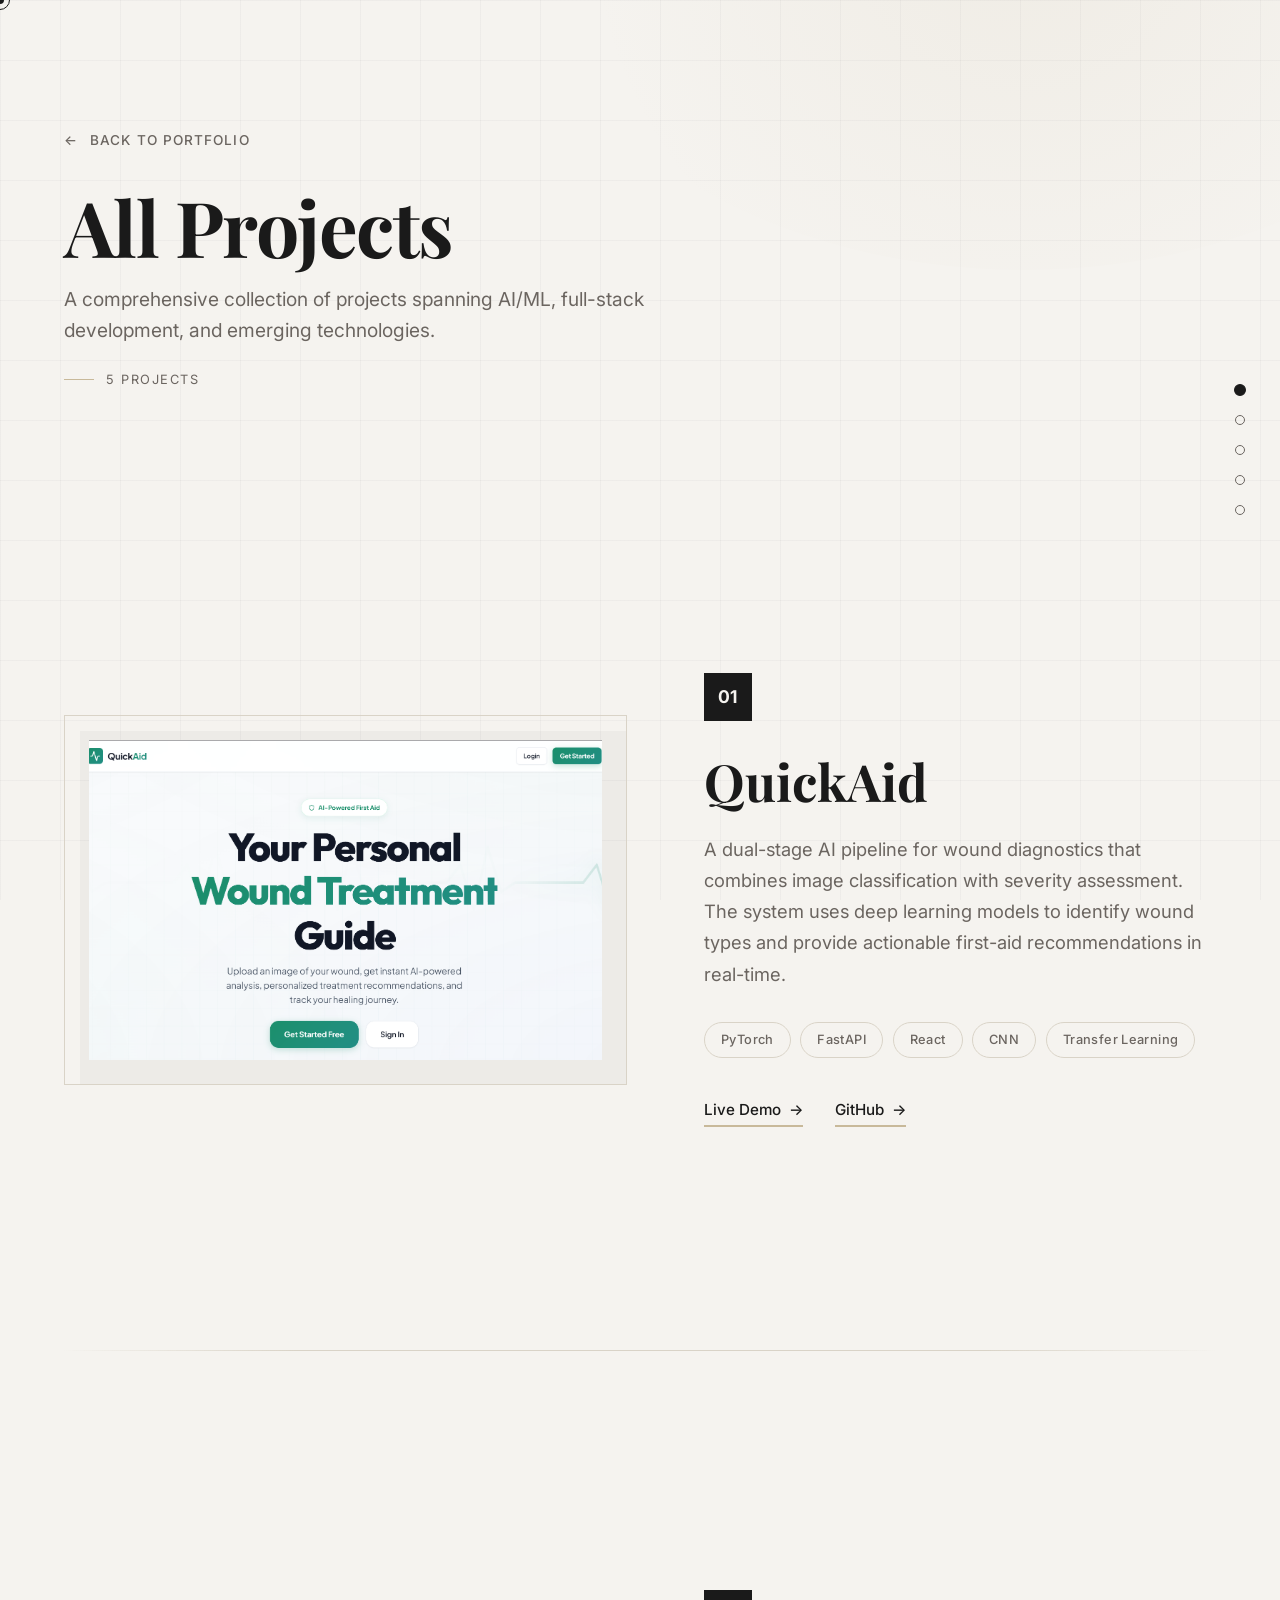
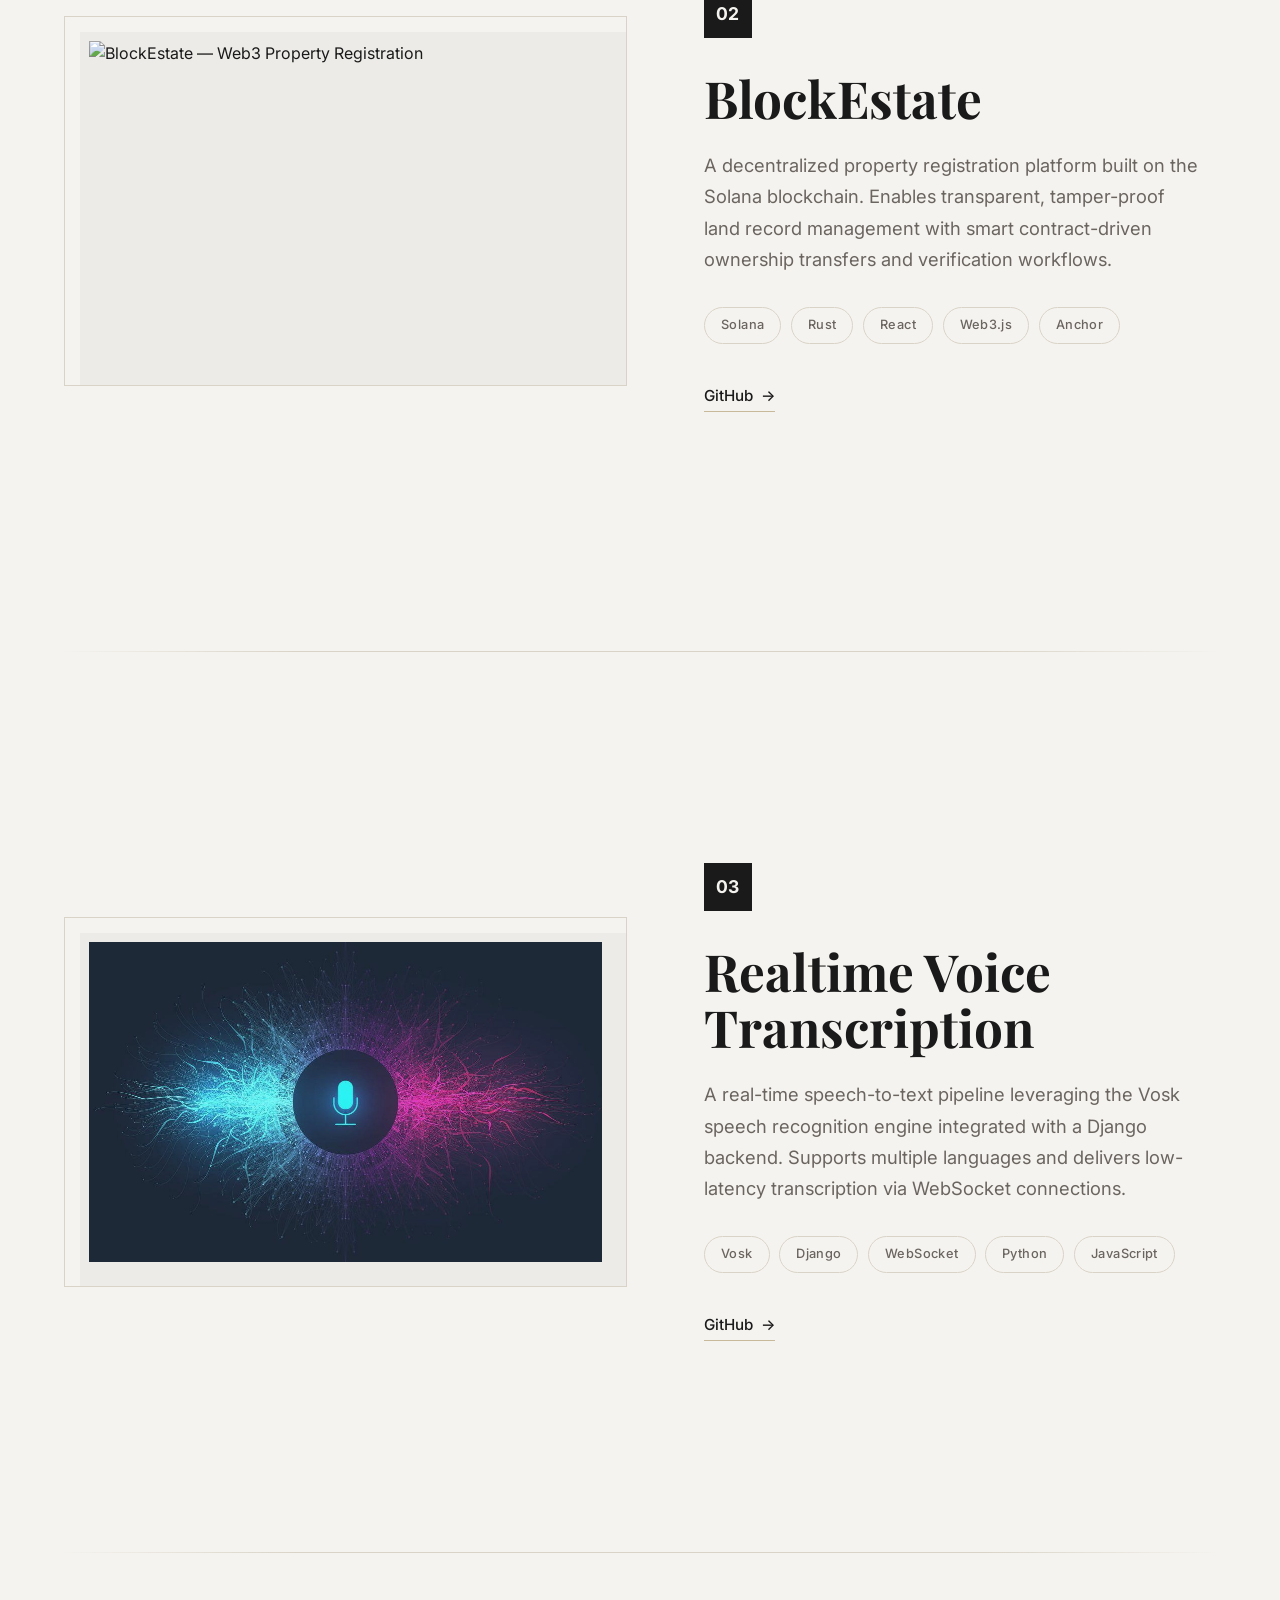
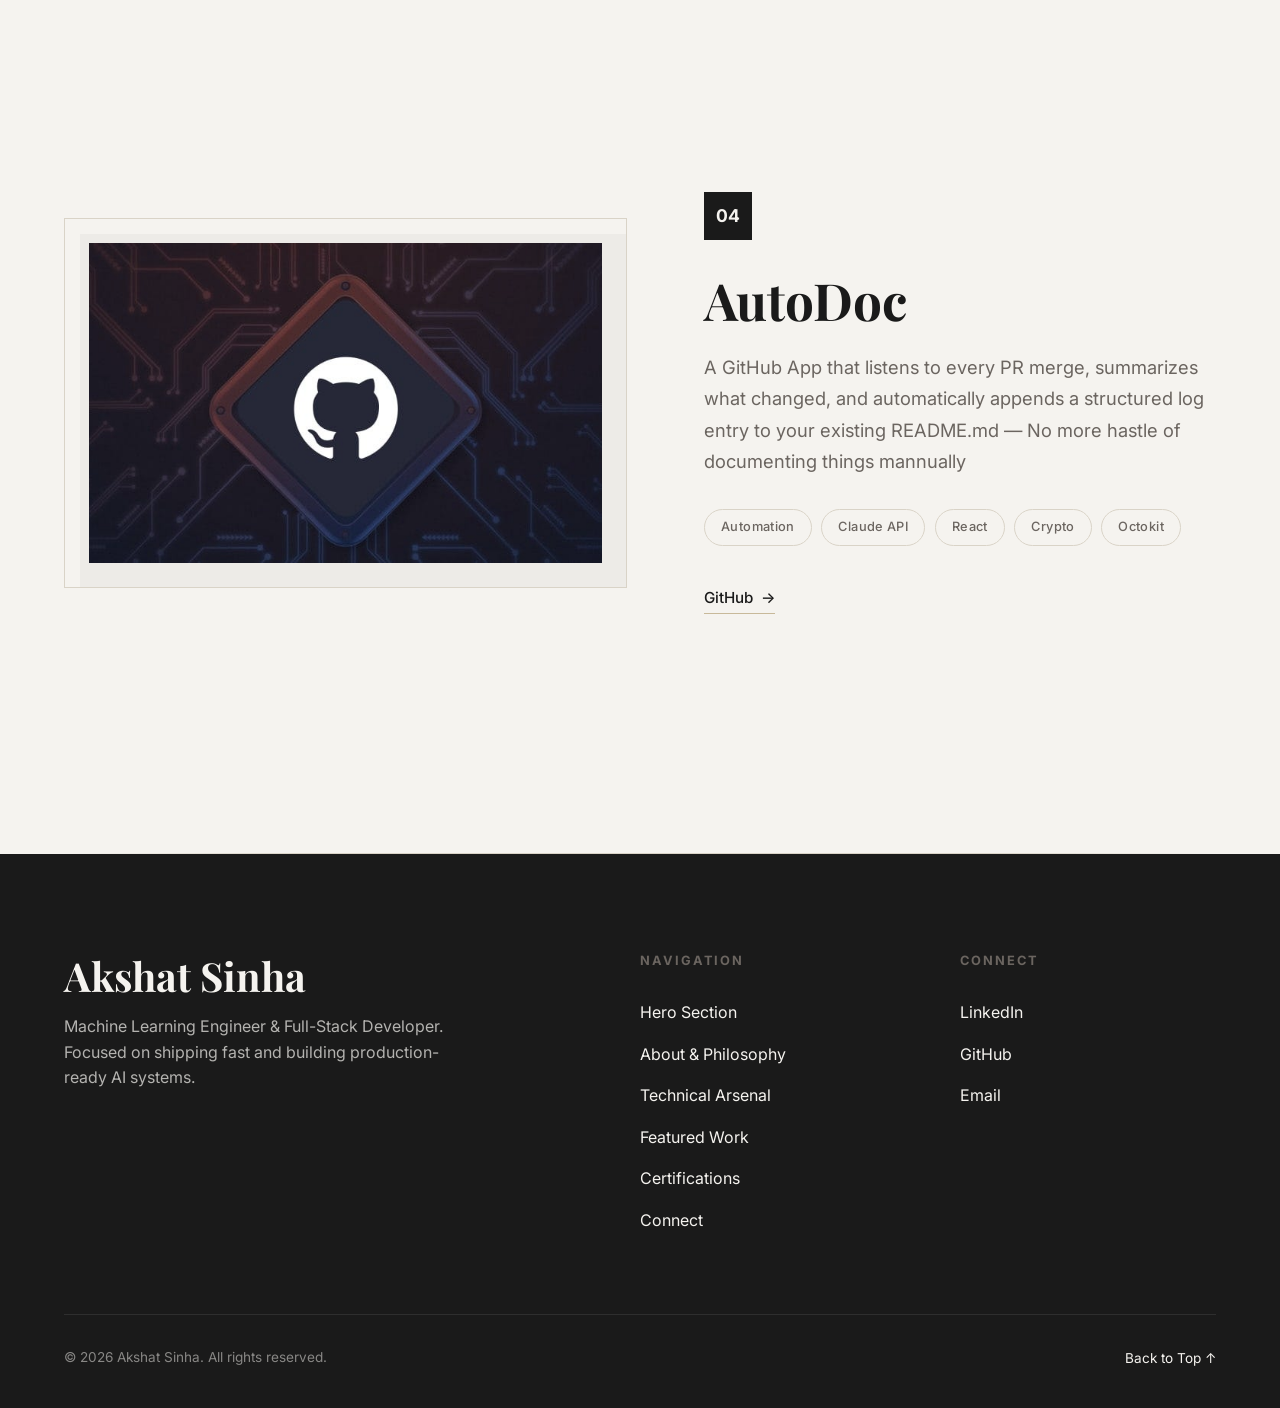
==== projects/projects.html @ 0a3c1260 "structural changes and projects update" ====
<!DOCTYPE html>
<html lang="en">

<head>
    <meta charset="UTF-8">
    <meta name="viewport" content="width=device-width, initial-scale=1.0">
    <meta property="og:image" content="./assets/thumbnail.png">
    <link rel="icon" href="icon.ico" type="image/icon type">
    <title>Projects | Akshat Sinha — ML Engineer & Full-Stack Developer</title>
    <meta name="description"
        content="Explore all projects by Akshat Sinha — from AI-powered diagnostics to Web3 property registration and real-time transcription systems.">

    <!-- Google Fonts -->
    <link rel="preconnect" href="https://fonts.googleapis.com">
    <link rel="preconnect" href="https://fonts.gstatic.com" crossorigin>
    <link
        href="https://fonts.googleapis.com/css2?family=Inter:wght@400;500;700&family=Playfair+Display:ital,wght@0,400;0,600;0,700;1,400&display=swap"
        rel="stylesheet">
    <link href="https://fonts.googleapis.com/css2?family=Montserrat:ital,wght@0,100..900;1,100..900&display=swap"
        rel="stylesheet">

    <link rel="stylesheet" href="../style.css">
    <link rel="stylesheet" href="projects.css">
</head>

<body>
    <!-- Parallax Fixed Background -->
    <div class="projects-bg"></div>

    <!-- Custom Cursor -->
    <div class="cursor-dot"></div>
    <div class="cursor-outline"></div>

    <!-- Navigation -->
    <!-- <nav class="navbar" id="navbar">
        <div class="nav-container">
            <a href="./index.html#hero" class="logo magnetic" data-magnetic>Akshat Sinha.</a>
            <div class="nav-links">
                <a href="./index.html#technical-arsenal" class="nav-link">TECHNICAL ARSENAL</a>
                <a href="./index.html#featured-work" class="nav-link">FEATURED WORK</a>
                <a href="./index.html#certifications" class="nav-link">CERTIFICATIONS</a>
                <a href="./index.html#connect" class="nav-link">CONNECT</a>
            </div>
            <div class="nav-socials">
                <a href="https://www.linkedin.com/in/akshat-sinha-dev/" class="icon-btn magnetic" aria-label="LinkedIn"
                    data-magnetic>
                    <svg width="18" height="18" viewBox="0 0 24 24" fill="none" stroke="currentColor" stroke-width="2"
                        stroke-linecap="round" stroke-linejoin="round">
                        <path d="M16 8a6 6 0 0 1 6 6v7h-4v-7a2 2 0 0 0-2-2 2 2 0 0 0-2 2v7h-4v-7a6 6 0 0 1 6-6z">
                        </path>
                        <rect x="2" y="9" width="4" height="12"></rect>
                        <circle cx="4" cy="4" r="2"></circle>
                    </svg>
                </a>
                <a href="https://github.com/Akshat-sinha-75" class="icon-btn magnetic" aria-label="GitHub"
                    data-magnetic>
                    <svg width="18" height="18" viewBox="0 0 24 24" fill="none" stroke="currentColor" stroke-width="2"
                        stroke-linecap="round" stroke-linejoin="round">
                        <path
                            d="M9 19c-5 1.5-5-2.5-7-3m14 6v-3.87a3.37 3.37 0 0 0-.94-2.61c3.14-.35 6.44-1.54 6.44-7A5.44 5.44 0 0 0 20 4.77 5.07 5.07 0 0 0 19.91 1S18.73.65 16 2.48a13.38 13.38 0 0 0-7 0C6.27.65 5.09 1 5.09 1A5.07 5.07 0 0 0 5 4.77a5.44 5.44 0 0 0-1.5 3.78c0 5.42 3.3 6.61 6.44 7A3.37 3.37 0 0 0 9 18.13V22">
                        </path>
                    </svg>
                </a>
                <button class="mobile-menu-toggle" aria-label="Toggle Menu">
                    <span></span>
                    <span></span>
                    <span></span>
                </button>
            </div>
        </div>

        <div class="mobile-menu" id="mobile-menu">
            <div class="mobile-nav-links">
                <a href="./index.html#technical-arsenal" class="mobile-nav-link">TECHNICAL ARSENAL</a>
                <a href="./index.html#featured-work" class="mobile-nav-link">FEATURED WORK</a>
                <a href="./index.html#certifications" class="mobile-nav-link">CERTIFICATIONS</a>
                <a href="./index.html#connect" class="mobile-nav-link">CONNECT</a>
            </div>
            <div class="mobile-nav-socials">
                <a href="https://www.linkedin.com/in/akshat-sinha-dev/" aria-label="LinkedIn">LinkedIn</a>
                <a href="https://github.com/Akshat-sinha-75" aria-label="GitHub">GitHub</a>
            </div>
        </div>
    </nav> -->

    <!-- Right-Side Dot Navigation -->
    <div class="dot-nav" id="dot-nav">
        <div class="dot-nav-item">
            <button class="dot-nav-dot active" data-target="project-1" aria-label="QuickAid"></button>
            <span class="dot-nav-tooltip">QuickAid</span>
        </div>
        <div class="dot-nav-item">
            <button class="dot-nav-dot" data-target="project-2" aria-label="BlockEstate"></button>
            <span class="dot-nav-tooltip">BlockEstate</span>
        </div>
        <div class="dot-nav-item">
            <button class="dot-nav-dot" data-target="project-3" aria-label="Realtime Voice"></button>
            <span class="dot-nav-tooltip">Voice Transcription</span>
        </div>
        <div class="dot-nav-item">
            <button class="dot-nav-dot" data-target="project-4" aria-label="AI Resume Screener"></button>
            <span class="dot-nav-tooltip">AutoDoc</span>
        </div>
        <div class="dot-nav-item">
            <button class="dot-nav-dot" data-target="project-5" aria-label="Smart Traffic Monitor"></button>
            <span class="dot-nav-tooltip">Traffic Monitor</span>
        </div>
    </div>

    <main>
        <!-- Page Header -->
        <section class="projects-hero">
            <div class="projects-hero-inner">
                <a href="../index.html" class="projects-back-link">
                    <span class="back-arrow">←</span> Back to Portfolio
                </a>
                <h1 class="projects-page-title">All Projects</h1>
                <p class="projects-page-subtitle">A comprehensive collection of projects spanning AI/ML, full-stack
                    development, and emerging technologies.</p>
                <div class="projects-count">5 PROJECTS</div>
            </div>
        </section>

        <!-- Projects Scroll Container -->
        <div class="projects-scroll-container">

            <!-- Project 1: QuickAid -->
            <section class="project-section" id="project-1">
                <div class="project-section-inner">
                    <div class="project-section-visual">
                        <div class="project-section-frame hover-zoom">
                            <img src="../assets/quick-aid.png" alt="QuickAid — AI Wound Diagnostics"
                                class="project-section-img">
                        </div>
                    </div>
                    <div class="project-section-content">
                        <div class="project-section-number">01</div>
                        <h2 class="project-section-title">QuickAid</h2>
                        <p class="project-section-desc">A dual-stage AI pipeline for wound diagnostics that combines
                            image classification with severity assessment. The system uses deep learning models to
                            identify wound types and provide actionable first-aid recommendations in real-time.</p>
                        <div class="project-tech-stack">
                            <span class="tech-pill">PyTorch</span>
                            <span class="tech-pill">FastAPI</span>
                            <span class="tech-pill">React</span>
                            <span class="tech-pill">CNN</span>
                            <span class="tech-pill">Transfer Learning</span>
                        </div>
                        <div class="project-section-links">
                            <a href="#" class="text-link">Live Demo <span class="arrow">→</span></a>
                            <a href="#" class="text-link">GitHub <span class="arrow">→</span></a>
                        </div>
                    </div>
                </div>
            </section>

            <div class="project-divider">
                <div class="project-divider-line"></div>
            </div>

            <!-- Project 2: BlockEstate -->
            <section class="project-section" id="project-2">
                <div class="project-section-inner">
                    <div class="project-section-visual">
                        <div class="project-section-frame hover-zoom">
                            <img src="https://images.unsplash.com/photo-1600585154340-be6161a56a0c?q=80&w=800&auto=format&fit=crop"
                                alt="BlockEstate — Web3 Property Registration" class="project-section-img">
                        </div>
                    </div>
                    <div class="project-section-content">
                        <div class="project-section-number">02</div>
                        <h2 class="project-section-title">BlockEstate</h2>
                        <p class="project-section-desc">A decentralized property registration platform built on the
                            Solana blockchain. Enables transparent, tamper-proof land record management with smart
                            contract-driven ownership transfers and verification workflows.</p>
                        <div class="project-tech-stack">
                            <span class="tech-pill">Solana</span>
                            <span class="tech-pill">Rust</span>
                            <span class="tech-pill">React</span>
                            <span class="tech-pill">Web3.js</span>
                            <span class="tech-pill">Anchor</span>
                        </div>
                        <div class="project-section-links">
                            <a href="#" class="text-link">GitHub <span class="arrow">→</span></a>
                        </div>
                    </div>
                </div>
            </section>

            <div class="project-divider">
                <div class="project-divider-line"></div>
            </div>

            <!-- Project 3: Realtime Voice Transcription -->
            <section class="project-section" id="project-3">
                <div class="project-section-inner">
                    <div class="project-section-visual">
                        <div class="project-section-frame hover-zoom">
                            <img src="../assets/vts.jpg"
                                alt="Realtime Voice Transcription" class="project-section-img">
                        </div>
                    </div>
                    <div class="project-section-content">
                        <div class="project-section-number">03</div>
                        <h2 class="project-section-title">Realtime Voice<br>Transcription</h2>
                        <p class="project-section-desc">A real-time speech-to-text pipeline leveraging the Vosk speech
                            recognition engine integrated with a Django backend. Supports multiple languages and
                            delivers
                            low-latency transcription via WebSocket connections.</p>
                        <div class="project-tech-stack">
                            <span class="tech-pill"><a href="https://alphacephei.com/vosk/">Vosk</a></span>
                            <span class="tech-pill">Django</span>
                            <span class="tech-pill">WebSocket</span>
                            <span class="tech-pill">Python</span>
                            <span class="tech-pill">JavaScript</span>
                        </div>
                        <div class="project-section-links">
                            <a href="#" class="text-link">GitHub <span class="arrow">→</span></a>
                        </div>
                    </div>
                </div>
            </section>

            <div class="project-divider">
                <div class="project-divider-line"></div>
            </div>

            <!-- Project 4: AutoDoc -->
            <section class="project-section" id="project-4">
                <div class="project-section-inner">
                    <div class="project-section-visual">
                        <div class="project-section-frame hover-zoom">
                            <img src="../assets/autodoc.jpg"
                                alt="AutoDoc" class="project-section-img">
                        </div>
                    </div>
                    <div class="project-section-content">
                        <div class="project-section-number">04</div>
                        <h2 class="project-section-title">AutoDoc</h2>
                        <p class="project-section-desc">A GitHub App that listens to every PR merge,  summarizes what changed, and automatically appends a structured log entry to your existing README.md — No more hastle of documenting things mannually</p>
                        <div class="project-tech-stack">
                            <span class="tech-pill">Automation</span>
                            <span class="tech-pill">Claude API </span>
                            <span class="tech-pill">React</span>
                            <span class="tech-pill">Crypto</span>
                            <span class="tech-pill">Octokit</span>
                        </div>
                        <div class="project-section-links">
                            <a href="https://github.com/Akshat-sinha-75/Auto-Doc" class="text-link">GitHub <span class="arrow">→</span></a>
                        </div>
                    </div>
                </div>
            </section>

            <div class="project-divider">
                <div class="project-divider-line"></div>
            </div>

            <!-- Project 5: NextCloud -->
            <!-- <section class="project-section" id="project-5">
                <div class="project-section-inner">
                    <div class="project-section-visual">
                        <div class="project-section-frame hover-zoom">
                            <img src="https://images.unsplash.com/photo-1558618666-fcd25c85f82e?q=80&w=800&auto=format&fit=crop"
                                alt="Smart Traffic Monitor" class="project-section-img">
                        </div>
                    </div>
                    <div class="project-section-content">
                        <div class="project-section-number">05</div>
                        <h2 class="project-section-title">Smart Traffic<br>Monitor</h2>
                        <p class="project-section-desc">A real-time traffic flow analysis system powered by computer
                            vision. Detects vehicles, estimates traffic density, and predicts congestion patterns using
                            YOLO object detection with a custom-trained model on Indian road datasets.</p>
                        <div class="project-tech-stack">
                            <span class="tech-pill">YOLOv8</span>
                            <span class="tech-pill">OpenCV</span>
                            <span class="tech-pill">Python</span>
                            <span class="tech-pill">Streamlit</span>
                            <span class="tech-pill">NumPy</span>
                        </div>
                        <div class="project-section-links">
                            <a href="#" class="text-link">GitHub <span class="arrow">→</span></a>
                        </div>
                    </div>
                </div>
            </section> -->

        </div>
    </main>

    <!-- Footer -->
    <footer class="footer">
        <div class="container">
            <div class="footer-grid reveal-stagger">
                <div class="footer-brand reveal-item">
                    <h2>Akshat Sinha</h2>
                    <p>Machine Learning Engineer & Full-Stack Developer. Focused on shipping fast and building
                        production-ready AI systems.</p>
                </div>

                <div class="footer-nav reveal-item">
                    <h3 class="footer-heading">NAVIGATION</h3>
                    <ul class="footer-links">
                        <li><a href="../index.html#hero" class="footer-link">Hero Section</a></li>
                        <li><a href="../index.html#about" class="footer-link">About & Philosophy</a></li>
                        <li><a href="../index.html#technical-arsenal" class="footer-link">Technical Arsenal</a></li>
                        <li><a href="../index.html#featured-work" class="footer-link">Featured Work</a></li>
                        <li><a href="../index.html#certifications" class="footer-link">Certifications</a></li>
                        <li><a href="../index.html#connect" class="footer-link">Connect</a></li>
                    </ul>
                </div>

                <div class="footer-connect reveal-item">
                    <h3 class="footer-heading">CONNECT</h3>
                    <ul class="footer-links">
                        <li><a href="https://www.linkedin.com/in/akshat-sinha-dev/" class="footer-link">LinkedIn</a>
                        </li>
                        <li><a href="https://github.com/Akshat-sinha-75" class="footer-link">GitHub</a></li>
                        <li><a href="mailto:akshat.sinha.0503@gmail.com" class="footer-link">Email</a></li>
                    </ul>
                </div>
            </div>

            <div class="footer-bottom">
                <div class="copyright">© 2026 Akshat Sinha. All rights reserved.</div>
                <button class="back-to-top" id="backToTop">Back to Top ↑</button>
            </div>
        </div>
    </footer>

    <script src="./projects.js"></script>
</body>

</html>
---- style.css ----
:root {
    /* Color Palette */
    --bg-primary: #F5F3EF;
    --bg-secondary: #EDE9E0;
    --bg-dark: #1A1A1A;
    --text-primary: #1A1A1A;
    --text-muted: #6B6560;
    --text-ghost: #C8B99A;
    --accent-tan: #C8B99A;
    --accent-dark: #1A1A1A;
    --border-light: #D9D3C7;
    --border-dark: #2E2E2E;

    /* Typography */
    --font-heading: 'Playfair Display', serif;
    --font-body: 'Inter', sans-serif;

    /* Spacing */
    --section-py: 120px;
    --container-max: 1280px;
    --container-px: 5vw;

    /* Transitions */
    --transition-fast: 0.2s cubic-bezier(0.4, 0, 0.2, 1);
    --transition-normal: 0.4s cubic-bezier(0.16, 1, 0.3, 1);
    --transition-slow: 0.8s cubic-bezier(0.16, 1, 0.3, 1);
}

@import url('https://fonts.googleapis.com/css2?family=Montserrat:ital,wght@0,100..900;1,100..900&display=swap');

/* Reset & Base Styles */
* {
    margin: 0;
    padding: 0;
    box-sizing: border-box;
    cursor: none;
    /* Custom cursor used */
}

html {
    scroll-behavior: smooth;
    font-size: 16px;
}

body {
    font-family: var(--font-body);
    background-color: var(--bg-primary);
    color: var(--text-primary);
    line-height: 1.6;
    overflow-x: hidden;
    -webkit-font-smoothing: antialiased;
    -moz-osx-font-smoothing: grayscale;
}

body.loading {
    overflow: hidden;
}

::selection {
    background-color: var(--text-primary);
    color: var(--bg-primary);
}

/* Custom Scrollbar */
::-webkit-scrollbar {
    width: 8px;
}

::-webkit-scrollbar-track {
    background: var(--bg-primary);
}

::-webkit-scrollbar-thumb {
    background: var(--border-light);
    border-radius: 4px;
}

::-webkit-scrollbar-thumb:hover {
    background: var(--text-muted);
}

/* Typography */
h1,
h2,
h3,
h4,
h5,
h6 {
    font-family: var(--font-heading);
    font-weight: 700;
    line-height: 1.1;
}

a {
    text-decoration: none;
    color: inherit;
}

ul {
    list-style: none;
}

img {
    max-width: 100%;
    display: block;
}

/* Utility Classes */
.container {
    max-width: var(--container-max);
    margin: 0 auto;
    padding: 0 var(--container-px);
}

.text-center {
    text-align: center;
}

.section-title {
    font-size: clamp(2.5rem, 5vw, 3.5rem);
    margin-bottom: 2rem;
}

/* Buttons */
.btn {
    display: inline-flex;
    align-items: center;
    justify-content: center;
    padding: 14px 32px;
    font-family: var(--font-body);
    font-weight: 500;
    font-size: 0.9rem;
    border: 1.5px solid var(--accent-dark);
    transition: var(--transition-normal);
    text-transform: uppercase;
    letter-spacing: 0.05em;
}

.btn-primary {
    background-color: var(--accent-tan);
    color: var(--text-primary);
    border-color: transparent;
}

.btn-primary:hover {
    background-color: var(--accent-dark);
    color: var(--bg-primary);
}

.btn-outline {
    background-color: transparent;
    color: var(--text-primary);
}

.btn-outline:hover {
    background-color: var(--accent-dark);
    color: var(--bg-primary);
}

/* Custom Cursor */
.cursor-dot {
    position: fixed;
    top: 0;
    left: 0;
    width: 8px;
    height: 8px;
    background-color: var(--accent-dark);
    border-radius: 50%;
    transform: translate(-50%, -50%);
    pointer-events: none;
    z-index: 9999;
    transition: width 0.2s, height 0.2s, background-color 0.2s;
}

.cursor-outline {
    position: fixed;
    top: 0;
    left: 0;
    width: 20px;
    height: 20px;
    border: 1px solid var(--accent-dark);
    border-radius: 50%;
    transform: translate(-50%, -50%);
    pointer-events: none;
    z-index: 9998;
    transition: transform 0.1s ease-out, width 0.2s, height 0.2s, border-color 0.2s;
}

body.cursor-hover .cursor-dot {
    opacity: 0;
    transform: translate(-50%, -50%) scale(0);
}

body.cursor-hover .cursor-outline {
    width: 30px;
    height: 30px;
    background-color: rgba(26, 26, 26, 0.05);
    border-color: var(--accent-dark);
}

/* Cursor Light Theme (for dark sections) */
body.cursor-light .cursor-dot {
    background-color: var(--bg-primary);
}

body.cursor-light .cursor-outline {
    border-color: var(--bg-primary);
}

body.cursor-light.cursor-hover .cursor-outline {
    background-color: rgba(245, 243, 239, 0.1);
}

/* Navigation */
.navbar {
    position: fixed;
    top: 0;
    left: 0;
    width: 100%;
    z-index: 1000;
    padding: 16px 0;
    backdrop-filter: blur(4px);
    transition: 0.3s ease-in
}

.navbar.scrolled {
    /* padding: 16px 0; */
    background-color: rgba(52, 52, 52, 0.95);
    /* backdrop-filter: blur(12px); */
    /* border-bottom: 1px solid var(--border-dark); */
    /* color: var(--bg-primary); */
    backdrop-filter: blur(4px);
    transition: 0.3s ease-in
}

.navbar.scrolled .logo,
.navbar.scrolled .nav-link {
    color: var(--bg-primary);
}

.navbar.scrolled .nav-link::before {
    background-color: var(--bg-primary);
}

.navbar.scrolled .icon-btn {
    border-color: var(--bg-primary);
    color: var(--bg-primary);
}

.navbar.scrolled .icon-btn:hover {
    background-color: var(--bg-primary);
    color: var(--bg-dark);
}

.navbar.scrolled .mobile-menu-toggle span {
    background-color: var(--bg-primary);
}

.nav-container {
    max-width: var(--container-max);
    margin: 0 auto;
    padding: 0 var(--container-px);
    display: flex;
    justify-content: space-between;
    align-items: center;
}

.logo {
    font-family: var(--font-heading);
    font-weight: 700;
    font-size: 2rem;
    position: relative;
    z-index: 10;
}

.nav-links {
    display: flex;
    gap: 2.5rem;
}

.nav-link {
    font-size: 0.85rem;
    font-weight: 500;
    letter-spacing: 0.08em;
    position: relative;
    padding: 5px 0;
    overflow: hidden;
}

.nav-link:hover {
    font-weight: 800;
}


.nav-link::before {
    content: '';
    position: absolute;
    bottom: 0;
    left: 0;
    width: 100%;
    height: 1.5px;

    background-color: var(--accent-dark);
    transform: scaleX(0);
    transform-origin: right;
    transition: transform 0.4s cubic-bezier(0.16, 1, 0.3, 1);
}

.nav-link:hover::before {
    transform: scaleX(1);
    transform-origin: left;

}

.nav-socials {
    display: flex;
    gap: 1rem;
    align-items: center;
}

.icon-btn {
    width: 40px;
    height: 40px;
    display: flex;
    align-items: center;
    justify-content: center;
    border: 1px solid var(--accent-dark);
    transition: var(--transition-normal);
}

.icon-btn:hover {
    background-color: var(--accent-dark);
    color: var(--bg-primary);
}

.mobile-menu-toggle {
    display: none;
    background: none;
    border: none;
    width: 30px;
    height: 20px;
    position: relative;
    z-index: 10;
}

.mobile-menu-toggle span {
    position: absolute;
    width: 100%;
    height: 2px;
    background-color: var(--accent-dark);
    transition: 0.3s;
}

.mobile-menu-toggle span:nth-child(1) {
    top: 0;
}

.mobile-menu-toggle span:nth-child(2) {
    top: 9px;
}

.mobile-menu-toggle span:nth-child(3) {
    top: 18px;
}

/* Hero Section */
.hero-section {
    min-height: 100vh;
    display: flex;
    align-items: center;
    padding-top: 80px;
}

.hero-container {
    display: grid;
    grid-template-columns: 1fr 1fr;
    gap: 4rem;
    align-items: center;
}

.hero-title {
    font-size: clamp(3.5rem, 7vw, 5.5rem);
    margin-bottom: 1.5rem;
    letter-spacing: -0.02em;
}

.hero-subtitle {
    font-size: clamp(1.1rem, 2vw, 1.25rem);
    color: var(--text-muted);
    max-width: 90%;
    margin-bottom: 2.5rem;
}

.hero-actions {
    display: flex;
    flex-wrap: wrap;
    gap: 1rem;
}

/* .avatar-frame {
    position: relative;
    padding: 1.5rem;
    border: 1.5px solid var(--border-light);
    aspect-ratio: 4/3;
    display: flex;
    align-items: center;
    justify-content: center;
} */

/* .avatar-inner {
    width: 100%;
    height: 100%;
    background-color: var(--bg-dark);
    display: flex;
    align-items: center;
    justify-content: center;
    overflow: hidden;
} */

.avatar-img {
    width: 70%;
    height: 70%;
    border-radius: 20%;
    object-fit: cover;
    margin-left: 150px;
}

.floating-badge {
    position: absolute;
    top: -15px;
    right: -15px;
    background-color: var(--bg-primary);
    border: 1.5px solid var(--accent-dark);
    padding: 6px 14px;
    font-size: 0.75rem;
    font-weight: 500;
    letter-spacing: 0.1em;
}

/* About Section */
.about-section {
    padding: var(--section-py) 0;
}

.about-container {
    max-width: 820px;
}

.tag-line {
    font-size: 0.75rem;
    color: var(--text-muted);
    letter-spacing: 0.15em;
    text-transform: uppercase;
    display: flex;
    align-items: center;
    justify-content: center;
    gap: 1rem;
    margin-bottom: 1.5rem;
}

.tag-line::before {
    content: '';
    width: 30px;
    height: 1px;
    background-color: var(--text-muted);
}

.about-bio {
    font-size: 1.15rem;
    color: var(--text-primary);
    margin-bottom: 3rem;
}

.about-bio p {
    margin-bottom: 1rem;
}

.divider {
    width: 80px;
    height: 1.5px;
    background-color: var(--accent-tan);
    margin: 0 auto 4rem;
}

.quote-container {
    overflow: hidden;
}

.ghost-quote {
    font-size: clamp(2.5rem, 5vw, 4rem);
    color: var(--text-ghost);
    font-weight: 400;
    line-height: 1.2;
    text-align: center;
    opacity: 0.8;
}

/* Featured Work Section */
.featured-section {
    padding: var(--section-py) 0;
}

.project-row {
    display: grid;
    grid-template-columns: 1fr 1fr;
    gap: 6vw;
    align-items: center;
    margin-bottom: 120px;
}

.project-row:last-child {
    margin-bottom: 0;
}

.project-row.reverse {
    direction: rtl;
}

.project-row.reverse>* {
    direction: ltr;
}

.project-frame {
    position: relative;
    padding: 1.5rem;
    border: 1.5px solid var(--border-light);
    transition: transform 0.5s cubic-bezier(0.16, 1, 0.3, 1);
}

.project-frame::before {
    content: '';
    position: absolute;
    top: 0;
    left: 0;
    width: 100%;
    height: 100%;
    background-color: rgba(26, 26, 26, 0.03);
    z-index: -1;
    transform: translate(15px, 15px);
    transition: transform 0.5s ease;
}

.project-frame:hover {
    transform: translate(-5px, -5px);
}

.project-frame:hover::before {
    transform: translate(25px, 25px);
}

.project-img {
    width: 100%;
    aspect-ratio: 16/10;
    object-fit: cover;
    filter: grayscale(20%);
    transition: filter 0.5s;
}

.project-frame:hover .project-img {
    filter: grayscale(0%);
}

.project-content {
    padding: 2rem 0;
}

.project-number {
    display: inline-flex;
    align-items: center;
    justify-content: center;
    width: 36px;
    height: 36px;
    background-color: var(--accent-dark);
    color: var(--bg-primary);
    font-weight: 700;
    font-size: 0.9rem;
    margin-bottom: 1.5rem;
}

.project-title {
    font-size: clamp(2rem, 4vw, 3rem);
    margin-bottom: 1rem;
}

.project-desc {
    font-size: 1.1rem;
    color: var(--text-muted);
    margin-bottom: 2rem;
}

.project-links {
    display: flex;
    gap: 2rem;
}

.text-link {
    font-weight: 500;
    font-size: 0.95rem;
    position: relative;
    display: inline-flex;
    align-items: center;
    gap: 0.5rem;
    padding-bottom: 4px;
}

.text-link:hover {
    transition: transform 0.5s cubic-bezier(0.16, 1, 0.3, 1);
}

.text-link::after {
    content: '';
    position: absolute;
    bottom: 0;
    left: 0;
    width: 100%;
    height: 1.5px;
    background-color: var(--accent-tan);
    transform: scaleX(1);
    transform-origin: left;
    transition: transform 0.3s ease;
}

.text-link:hover::after {
    background-color: var(--accent-dark);
}

.text-link:hover .arrow {
    transform: translateX(4px);
    transition: transform 0.3s ease;

}

.arrow {
    transition: transform 0.3s ease;
}

/* View More Link */
.view-more-container {
    display: flex;
    justify-content: center;
    margin-top: 50px;
}

.view-more-link {
    display: inline-flex;
    align-items: center;
    gap: 1rem;
    font-family: var(--font-heading);
    font-size: 30px;
    font-weight: 600;
    color: var(--text-primary);
    position: relative;
    padding: 0.5rem 0;
    transition: color 0.4s ease;
}

.view-more-link:hover {
    font-weight: bold;
}

.view-more-link::after {
    content: '';
    position: absolute;
    bottom: 0;
    left: 0;
    width: 100%;
    height: 2px;
    background-color: var(--accent-tan);
    transform: scaleX(0.3);
    transform-origin: left;
    transition: transform 0.5s cubic-bezier(0.16, 1, 0.3, 1), background-color 0.3s ease;
}

.view-more-link:hover::after {
    transform: scaleX(1);
    background-color: var(--accent-dark);
}

.view-more-arrow {
    display: inline-block;
    font-size: 1.5rem;
    transition: transform 0.4s cubic-bezier(0.16, 1, 0.3, 1);
}

.view-more-link:hover .view-more-arrow {
    transform: translateX(8px);
}

/* Arsenal Section */
.arsenal-section {
    padding: var(--section-py) 0;
}

.arsenal-container {
    display: grid;
    grid-template-columns: 4fr 5fr;
    gap: 6vw;
}

.arsenal-left {
    position: sticky;
    top: 120px;
    height: fit-content;
}

.arsenal-desc {
    font-size: 1.1rem;
    margin-bottom: 2rem;
    color: var(--text-muted);
}

.arsenal-quote {
    font-family: var(--font-body);
    font-style: italic;
    font-size: 1.05rem;
    border-left: 2px solid var(--accent-tan);
    padding-left: 1.5rem;
    margin-bottom: 3rem;
}

.arsenal-image-container {
    margin-top: 3rem;
}

.arsenal-img {
    width: 100%;
    height: auto;
    aspect-ratio: 16/9;
    object-fit: cover;
    margin-bottom: 1rem;
    filter: grayscale(100%) contrast(1.2);
}

.image-caption {
    font-size: 0.7rem;
    letter-spacing: 0.15em;
    color: var(--text-muted);
    text-transform: uppercase;
}

.skill-category {
    margin-bottom: 3rem;
    padding-bottom: 3rem;
    border-bottom: 1px solid var(--border-light);
}

.skill-category:last-child {
    border-bottom: none;
    margin-bottom: 0;
    padding-bottom: 0;
}

.category-title {
    font-size: 1.75rem;
    font-weight: 600;
    margin-bottom: 1.5rem;
}

.skill-tags {
    display: flex;
    flex-wrap: wrap;
    gap: 0.75rem;

}

.skill-pill {
    display: inline-flex;
    align-items: center;
    gap: 0.5rem;
    padding: 10px 22px;
    border: 1.5px solid var(--accent-dark);
    border-radius: 999px;
    font-size: 0.9rem;
    font-weight: 500;
    transition: all 0.3s ease;

}

.skill-pill span {
    font-size: 1.2rem;
    line-height: 1;
}

.skill-pill:hover {
    background-color: var(--accent-dark);
    color: var(--bg-primary);
}

/* Certifications Section */
.certifications-section {
    padding: var(--section-py) 0;
    background-color: var(--bg-secondary);
}

.cert-header {
    margin-bottom: 4rem;
}

.cert-subtitle {
    font-size: 1.15rem;
}

.cert-list {
    border-top: 1px solid var(--border-light);
    transition: background-color 0.4s ease, padding-left 0.4s ease, padding-right 0.4s ease;
}

.cert-item {
    display: grid;
    grid-template-columns: auto 1fr auto;
    gap: 2rem;
    align-items: center;
    padding: 2.5rem 0;
    border-bottom: 1px solid var(--border-light);

}

.cert-item:hover {
    background-color: rgba(200, 185, 154, 0.15);
    padding-left: 1.5rem;
    padding-right: 1.5rem;
    transition: background-color 0.4s ease, padding-left 0.4s ease, padding-right 0.4s ease;
}

.cert-bullet {
    width: 4px;
    height: 4px;
    background-color: var(--accent-dark);
    border-radius: 50%;

}

.cert-title {
    font-size: clamp(1.5rem, 3vw, 2.25rem);
    margin-bottom: 0.5rem;
}

.cert-issuer {
    font-size: 0.75rem;
    letter-spacing: 0.15em;
    color: var(--text-muted);
    text-transform: uppercase;
}

/* Footer Section */
.footer {
    background-color: var(--bg-dark);
    color: var(--bg-primary);
    padding: 100px 0 40px;
}

.footer-grid {
    display: grid;
    grid-template-columns: 2fr 1fr 1fr;
    gap: 4rem;
    margin-bottom: 80px;
}

.footer-brand h2 {
    font-size: 2.5rem;
    margin-bottom: 1rem;
}

.footer-brand p {
    color: rgba(245, 243, 239, 0.7);
    max-width: 80%;
}

.footer-heading {
    font-family: var(--font-body);
    font-size: 0.8rem;
    letter-spacing: 0.15em;
    color: var(--text-muted);
    margin-bottom: 2rem;
}

.footer-links {
    display: flex;
    flex-direction: column;
    gap: 1rem;
}

.footer-link {
    color: var(--bg-primary);
    font-size: 1rem;
    position: relative;
    display: inline-block;
    width: fit-content;
}

.footer-link::after {
    content: '';
    position: absolute;
    bottom: -2px;
    left: 0;
    width: 100%;
    height: 1px;
    background-color: var(--bg-primary);
    transform: scaleX(0);
    transform-origin: right;
    transition: transform 0.3s ease;
}

.footer-link:hover::after {
    transform: scaleX(1);
    transform-origin: left;
}

.footer-bottom {
    display: flex;
    justify-content: space-between;
    align-items: center;
    padding-top: 2rem;
    border-top: 1px solid var(--border-dark);
    font-size: 0.85rem;
    color: rgba(245, 243, 239, 0.5);
}

.back-to-top {
    background: none;
    border: none;
    color: var(--bg-primary);
    font-family: var(--font-body);
    font-size: 0.85rem;
    transition: color 0.3s ease;
}

.back-to-top:hover {
    color: var(--accent-tan);
}

/* Animations & Reveals */
.reveal-fade-up {
    opacity: 0;
    transform: translateY(40px);
    transition: opacity 0.8s ease, transform 0.8s ease;
}

.reveal-fade-up.active {
    opacity: 1;
    transform: translateY(0);
}

.reveal-scale {
    opacity: 0;
    transform: scale(0.95);
    transition: opacity 1s ease, transform 1s ease;
}

.reveal-scale.active {
    opacity: 1;
    transform: scale(1);
}

.reveal-stagger .reveal-item {
    opacity: 0;
    transform: translateY(30px);
    transition: opacity 0.6s ease, transform 0.6s ease;
}

.reveal-stagger.active .reveal-item {
    opacity: 1;
    transform: translateY(0);
}

.text-reveal {
    clip-path: polygon(0 0, 0 0, 0 100%, 0% 100%);
    transition: clip-path 1.5s cubic-bezier(0.16, 1, 0.3, 1);
}

.text-reveal.active {
    clip-path: polygon(0 0, 100% 0, 100% 100%, 0 100%);
}

/* Preloader */
.preloader {
    position: fixed;
    top: 0;
    left: 0;
    width: 100%;
    height: 100vh;
    background-color: var(--bg-dark);
    z-index: 99999;
    display: flex;
    justify-content: center;
    align-items: center;
    transition: transform 1s cubic-bezier(0.77, 0, 0.175, 1);
}

.preloader.hide {
    transform: translateY(-100%);
}

.preloader-content {
    display: flex;
    flex-direction: column;
    align-items: center;
    width: 100%;
}

.preloader-text {
    font-family: Montserrat;
    font-size: clamp(2rem, 4vw, 6rem);
    color: var(--bg-primary);


    font-weight: 500;
    letter-spacing: 0.3em;

}

.preloader-subtext {
    font-family: var(--font-body);
    font-size: 0.75rem;
    letter-spacing: 0.3em;
    color: var(--text-muted);
    margin-top: 1.5rem;
    opacity: 0;
    transform: translateY(10px);
    transition: opacity 0.5s ease, transform 0.5s ease;
}

.preloader-subtext.visible {
    opacity: 1;
    transform: translateY(0);
}

.preloader-corner {
    position: absolute;
    width: 25px;
    height: 25px;
    border: 1.5px solid rgba(245, 243, 239, 0.2);
}

.preloader-corner.top-left {
    top: 40px;
    left: 40px;
    border-right: none;
    border-bottom: none;
}

.preloader-corner.top-right {
    top: 40px;
    right: 40px;
    border-left: none;
    border-bottom: none;
}

.preloader-corner.bottom-left {
    bottom: 40px;
    left: 40px;
    border-right: none;
    border-top: none;
}

.preloader-corner.bottom-right {
    bottom: 40px;
    right: 40px;
    border-left: none;
    border-top: none;
}

.preloader-logs {
    position: absolute;
    bottom: 40px;
    left: 80px;
    font-family: 'Courier New', Courier, monospace;
    font-size: 0.65rem;
    color: rgba(245, 243, 239, 0.4);
    display: flex;
    flex-direction: column;
    gap: 6px;
    height: 60px;
    overflow: hidden;
}

.log-line {
    opacity: 0;
    animation: logFadeIn 0.1s forwards;
}

@keyframes logFadeIn {
    to {
        opacity: 1;
    }
}

.preloader-bg-grid {
    position: absolute;
    top: 0;
    left: 0;
    width: 100%;
    height: 100%;
    background-size: 50px 50px;
    background-image:
        linear-gradient(to right, rgba(255, 255, 255, 0.03) 1px, transparent 1px),
        linear-gradient(to bottom, rgba(255, 255, 255, 0.03) 1px, transparent 1px);
    z-index: -1;
}

.preloader-top-bar {
    position: absolute;
    top: 0;
    left: 0;
    height: 2px;
    background-color: var(--accent-tan);
    width: 0%;
    transition: width 0.1s ease;
}

.preloader-hud {
    position: absolute;
    font-family: 'Courier New', Courier, monospace;
    font-size: 0.7rem;
    color: rgba(245, 243, 239, 0.6);
    letter-spacing: 0.1em;
}

.top-left-hud {
    top: 40px;
    left: 80px;
}

.top-right-hud {
    top: 40px;
    right: 80px;
    display: flex;
    align-items: center;
    gap: 8px;
}

.pulse-dot {
    width: 6px;
    height: 6px;
    background-color: #ff3333;
    border-radius: 50%;
    animation: pulse 1s infinite alternate;
}

@keyframes pulse {
    from {
        opacity: 0.3;
    }

    to {
        opacity: 1;
        box-shadow: 0 0 8px #ff3333;
    }
}

/* Connect Section (Premium Dark Theme) */
.connect-section.dark-theme {
    padding: calc(var(--section-py) * 1.5) 0;
    background-color: var(--bg-dark);
    color: var(--bg-primary);
}

.connect-grid {
    display: grid;
    grid-template-columns: 1fr 1fr;
    gap: 5rem;
    align-items: center;
}

.connect-content {
    display: flex;
    flex-direction: column;
    gap: 2rem;
}

.connect-title {
    font-size: clamp(2.5rem, 4vw, 4.5rem);
    line-height: 1.1;
    font-family: var(--font-heading);
    color: var(--bg-primary);
}

.connect-title .text-ghost {
    color: transparent;
    -webkit-text-stroke: 1px var(--bg-primary);
    opacity: 0.6;
}

.connect-desc {
    font-size: 1.15rem;
    color: #a0a0a0;
    max-width: 90%;
    line-height: 1.6;
}

.connect-info {
    display: flex;
    flex-direction: column;
    gap: 2rem;
    margin-top: 1rem;
}

.info-block {
    display: flex;
    flex-direction: column;
    gap: 0.5rem;
}

.info-label {
    font-size: 0.85rem;
    font-weight: 600;
    letter-spacing: 0.1em;
    color: var(--accent-tan);
}

.connect-socials {
    display: flex;
    gap: 1.5rem;
}

.connect-section .text-link {
    color: var(--bg-primary);
    text-decoration: initial;
    font-size: 1.1rem;
    display: inline-flex;
    align-items: center;
    gap: 0.5rem;
    transition: color 0.3s ease;
}

.connect-section .text-link::after {
    content: '';
    position: absolute;
    bottom: 0;
    left: 0;
    width: 0;
    height: 0;
}

.connect-section .text-link:hover {
    color: var(--accent-tan);

}

.connect-section .text-link .arrow {
    transition: transform 0.3s ease;
}

.connect-section .text-link:hover .arrow {
    transform: rotate(-30deg);
    transition: transform 0.3s ease;
}

.connect-form-wrapper {
    background-color: rgba(255, 255, 255, 0.03);
    padding: 3rem;
    border: 1px solid rgba(255, 255, 255, 0.1);
    backdrop-filter: blur(10px);
}

.connect-form {
    display: flex;
    flex-direction: column;
    gap: 2.5rem;
}

.form-group {
    position: relative;
    display: flex;
    flex-direction: column;
}

.form-input.dark-input {
    width: 100%;
    background: transparent;
    border: none;
    border-bottom: 1px solid rgba(255, 255, 255, 0.2);
    padding: 10px 0;
    font-family: var(--font-body);
    font-size: 1.1rem;
    color: var(--bg-primary);
    transition: border-color 0.3s ease;
    outline: none;
}

.form-input.dark-input:focus {
    border-color: var(--accent-tan);
}

.form-label.dark-label {
    position: absolute;
    top: 10px;
    left: 0;
    font-size: 1rem;
    color: rgba(255, 255, 255, 0.5);
    transition: all 0.3s ease;
    pointer-events: none;
}

/* Floating Label Animation */
.form-input.dark-input:focus~.form-label.dark-label,
.form-input.dark-input:not(:placeholder-shown)~.form-label.dark-label {
    top: -20px;
    font-size: 0.8rem;
    color: var(--accent-tan);
}

.form-textarea {
    resize: vertical;
    min-height: 120px;
}

.submit-btn {
    align-self: flex-start;
    margin-top: 1rem;
    width: 100%;
    background-color: transparent;
    color: var(--bg-primary);
    border: 1px solid var(--accent-tan);
    transition: all 0.3s ease;
}

.submit-btn:hover {
    background-color: var(--accent-tan);
    color: var(--text-primary);
}

.form-status {
    margin-top: 1.5rem;
    text-align: center;
    font-size: 0.95rem;
    font-weight: 500;
}

.form-status.success {
    color: #4caf50;
}

.form-status.error {
    color: #f44336;
}

/* Mobile Menu Default State (Hidden on Desktop) */
.mobile-menu {
    display: none;
}

/* Responsive Design */
@media (max-width: 1024px) {
    .hero-title {
        font-size: 4rem;
    }

    .arsenal-container {
        grid-template-columns: 1fr;
    }

    .arsenal-left {
        position: static;
        margin-bottom: 3rem;
    }

    .project-row,
    .project-row.reverse {
        grid-template-columns: 1fr;
        gap: 3rem;
    }

    .footer-grid {
        grid-template-columns: 1fr 1fr;
    }

    .connect-grid {
        grid-template-columns: 1fr;
        gap: 4rem;
    }
}

@media (max-width: 768px) {

    .nav-links,
    .nav-socials .icon-btn {
        display: none;
    }

    .mobile-menu-toggle {
        display: block;
        z-index: 1001;
    }

    .mobile-menu {
        position: fixed;
        top: 0;
        right: 0;
        width: 85%;
        max-width: 400px;
        height: 100vh;
        background-color: rgba(26, 26, 26, 0.98);
        /* dark background */
        backdrop-filter: blur(15px);
        border-left: 1px solid var(--border-dark);
        z-index: 999;
        display: flex;
        flex-direction: column;
        justify-content: center;
        align-items: flex-start;
        padding-left: 12vw;
        opacity: 0;
        visibility: hidden;
        transform: translateX(100%);
        transition: transform 0.6s cubic-bezier(0.16, 1, 0.3, 1), opacity 0.6s ease, visibility 0.6s ease, box-shadow 0.6s ease;
        box-shadow: 0 0 0 100vw rgba(26, 26, 26, 0);
    }

    .mobile-menu.active {
        opacity: 1;
        visibility: visible;
        transform: translateX(0);
        box-shadow: 0 0 0 100vw rgba(26, 26, 26, 0.4);
    }

    .mobile-nav-links {
        display: flex;
        flex-direction: column;
        align-items: flex-start;
        gap: 2rem;
        margin-bottom: 4rem;
    }

    .mobile-nav-link {
        font-family: var(--font-body);
        font-size: 1.25rem;
        color: var(--bg-primary);
        /* light theme font */
        font-weight: 400;
        letter-spacing: 0.1em;
        position: relative;
        transition: transform 0.2s cubic-bezier(0.16, 1, 0.3, 1), color 0.3s ease;
        display: inline-block;
        transform-origin: left center;
    }

    .mobile-nav-link:active {
        transform: scale(0.95);
        color: var(--accent-tan);
    }

    .mobile-nav-link::after {
        content: '';
        position: absolute;
        bottom: -4px;
        left: 0;
        width: 100%;
        height: 1px;
        background-color: var(--accent-tan);
        transform: scaleX(0);
        transform-origin: right;
        transition: transform 0.4s cubic-bezier(0.16, 1, 0.3, 1);
    }

    .mobile-nav-link:hover::after,
    .mobile-nav-link:active::after {
        transform: scaleX(1);
        transform-origin: left;
    }

    .mobile-nav-socials {
        display: flex;
        gap: 2rem;
    }

    .mobile-nav-socials a {
        color: var(--bg-primary);
        /* light theme font */
        font-size: 0.85rem;
        font-weight: 500;
        text-transform: uppercase;
        letter-spacing: 0.1em;
        position: relative;
        padding-bottom: 4px;
        transition: transform 0.2s cubic-bezier(0.16, 1, 0.3, 1), color 0.3s ease;
        display: inline-block;
    }

    .mobile-nav-socials a:active {
        transform: scale(0.95);
        color: var(--accent-tan);
    }

    .mobile-nav-socials a::after {
        content: '';
        position: absolute;
        bottom: 0;
        left: 0;
        width: 100%;
        height: 1px;
        background-color: var(--accent-tan);
        transform: scaleX(1);
        transform-origin: left;
        transition: transform 0.3s ease;
    }

    .mobile-menu-toggle.active span:nth-child(1) {
        transform: translateY(9px) rotate(45deg);
        background-color: var(--bg-primary);
    }

    .mobile-menu-toggle.active span:nth-child(2) {
        opacity: 0;
    }

    .mobile-menu-toggle.active span:nth-child(3) {
        transform: translateY(-9px) rotate(-45deg);
        background-color: var(--bg-primary);
    }

    :root {
        --section-py: 80px;
    }

    .hero-title {
        font-size: 3rem;
    }

    .section-title {
        font-size: 2.2rem;
    }

    .hero-container {
        grid-template-columns: 1fr;
        text-align: center;
    }

    .hero-actions {
        justify-content: center;
    }

    .hero-visual {
        display: none;
    }

    .footer-grid {
        grid-template-columns: 1fr;
        gap: 2.5rem;
    }

    .cert-item {
        grid-template-columns: auto 1fr;
    }

    .cert-item .btn {
        grid-column: 2;
        justify-self: start;
        margin-top: 1rem;
    }

    .cursor-dot,
    .cursor-outline {
        display: none;
    }

    /* Disable custom cursor on mobile */
    * {
        cursor: auto !important;
    }
}
---- projects/projects.css ----
/* ========================================
   PROJECTS PAGE — Dedicated Styles
   ======================================== */

/* Parallax Fixed Background */
.projects-bg {
    position: fixed;
    top: 0;
    left: 0;
    width: 100%;
    height: 100vh;
    z-index: -1;
    background-color: var(--bg-primary);
    overflow: hidden;
}

.projects-bg::before {
    content: '';
    position: absolute;
    top: 0;
    left: 0;
    width: 100%;
    height: 100%;
    background-size: 60px 60px;
    background-image:
        linear-gradient(to right, rgba(26, 26, 26, 0.03) 1px, transparent 1px),
        linear-gradient(to bottom, rgba(26, 26, 26, 0.03) 1px, transparent 1px);
}

.projects-bg::after {
    content: '';
    position: absolute;
    top: -50%;
    right: -20%;
    width: 80%;
    height: 80%;
    background: radial-gradient(circle, rgba(200, 185, 154, 0.12) 0%, transparent 70%);
    border-radius: 50%;
    animation: bgFloat 20s ease-in-out infinite alternate;
}

@keyframes bgFloat {
    0% { transform: translate(0, 0) scale(1); }
    50% { transform: translate(-5%, 8%) scale(1.05); }
    100% { transform: translate(3%, -3%) scale(0.98); }
}

/* Page Header */
.projects-hero {
    min-height: 50vh;
    display: flex;
    align-items: flex-end;
    padding: 0 0 60px;
    position: relative;
}

.projects-hero-inner {
    max-width: var(--container-max);
    margin: 0 auto;
    padding: 0 var(--container-px);
    width: 100%;
}

.projects-back-link {
    display: inline-flex;
    align-items: center;
    gap: 0.75rem;
    font-size: 0.85rem;
    font-weight: 500;
    letter-spacing: 0.08em;
    text-transform: uppercase;
    color: var(--text-muted);
    margin-bottom: 2rem;
    transition: color 0.3s ease;
}

.projects-back-link:hover {
    color: var(--text-primary);
}

.projects-back-link .back-arrow {
    transition: transform 0.3s ease;
}

.projects-back-link:hover .back-arrow {
    transform: translateX(-4px);
}

.projects-page-title {
    font-size: clamp(3rem, 6vw, 5rem);
    letter-spacing: -0.02em;
    margin-bottom: 1rem;
}

.projects-page-subtitle {
    font-size: clamp(1rem, 1.5vw, 1.2rem);
    color: var(--text-muted);
    max-width: 600px;
}

.projects-count {
    display: inline-flex;
    align-items: center;
    gap: 0.75rem;
    font-size: 0.8rem;
    letter-spacing: 0.12em;
    color: var(--text-muted);
    text-transform: uppercase;
    margin-top: 1.5rem;
}

.projects-count::before {
    content: '';
    width: 30px;
    height: 1px;
    background-color: var(--accent-tan);
}

/* Projects Scroll Container */
.projects-scroll-container {
    position: relative;
}

/* Individual Project Sections */
.project-section {
    min-height: 100vh;
    display: flex;
    align-items: center;
    padding: 80px 0;
    position: relative;
}

.project-section-inner {
    max-width: var(--container-max);
    margin: 0 auto;
    padding: 0 var(--container-px);
    width: 100%;
    display: grid;
    grid-template-columns: 1.1fr 1fr;
    gap: 6vw;
    align-items: center;
}

.project-section:nth-child(even) .project-section-inner {
    direction: rtl;
}

.project-section:nth-child(even) .project-section-inner > * {
    direction: ltr;
}

/* Project Image */
.project-section-visual {
    position: relative;
}

.project-section-frame {
    position: relative;
    overflow: hidden;
    border: 1.5px solid var(--border-light);
    padding: 1.5rem;
    transition: transform 0.6s cubic-bezier(0.16, 1, 0.3, 1);
}

.project-section-frame::before {
    content: '';
    position: absolute;
    top: 0;
    left: 0;
    width: 100%;
    height: 100%;
    background-color: rgba(26, 26, 26, 0.03);
    z-index: -1;
    transform: translate(15px, 15px);
    transition: transform 0.5s ease;
}

.project-section-frame:hover {
    transform: translate(-5px, -5px);
}

.project-section-frame:hover::before {
    transform: translate(25px, 25px);
}

.project-section-img {
    width: 100%;
    aspect-ratio: 16/10;
    object-fit: cover;
    filter: grayscale(20%);
    transition: filter 0.6s ease, transform 0.6s ease;
}

.project-section-frame:hover .project-section-img {
    filter: grayscale(0%);
    transform: scale(1.02);
}

/* Project Content */
.project-section-content {
    padding: 2rem 0;
}

.project-section-number {
    display: inline-flex;
    align-items: center;
    justify-content: center;
    width: 48px;
    height: 48px;
    background-color: var(--accent-dark);
    color: var(--bg-primary);
    font-weight: 700;
    font-size: 1.1rem;
    margin-bottom: 2rem;
    font-family: var(--font-body);
}

.project-section-title {
    font-size: clamp(2.2rem, 4vw, 3.5rem);
    margin-bottom: 1.5rem;
    line-height: 1.1;
}

.project-section-desc {
    font-size: 1.15rem;
    color: var(--text-muted);
    margin-bottom: 2rem;
    line-height: 1.7;
    max-width: 500px;
}

/* Tech Stack Pills */
.project-tech-stack {
    display: flex;
    flex-wrap: wrap;
    gap: 0.6rem;
    margin-bottom: 2.5rem;
}

.tech-pill {
    display: inline-flex;
    align-items: center;
    padding: 7px 16px;
    border: 1.5px solid var(--border-light);
    border-radius: 999px;
    font-size: 0.8rem;
    font-weight: 500;
    letter-spacing: 0.03em;
    color: var(--text-muted);
    transition: all 0.3s ease;
}

.tech-pill:hover {
    background-color: var(--accent-dark);
    color: var(--bg-primary);
    border-color: var(--accent-dark);
}

/* Project Links */
.project-section-links {
    display: flex;
    gap: 2rem;
}

.project-section-links .text-link {
    font-weight: 500;
    font-size: 0.95rem;
    position: relative;
    display: inline-flex;
    align-items: center;
    gap: 0.5rem;
    padding-bottom: 4px;
}

.project-section-links .text-link::after {
    content: '';
    position: absolute;
    bottom: 0;
    left: 0;
    width: 100%;
    height: 1.5px;
    background-color: var(--accent-tan);
    transform: scaleX(1);
    transform-origin: left;
    transition: transform 0.3s ease, background-color 0.3s ease;
}

.project-section-links .text-link:hover::after {
    background-color: var(--accent-dark);
}

.project-section-links .text-link:hover .arrow {
    transform: translateX(4px);
}

/* ========================================
   RIGHT-SIDE DOT NAVIGATION
   ======================================== */
.dot-nav {
    position: fixed;
    right: 35px;
    top: 50%;
    transform: translateY(-50%);
    z-index: 500;
    display: flex;
    flex-direction: column;
    align-items: center;
    gap: 20px;
    opacity: 0;
    transition: opacity 0.5s ease;
}

.dot-nav.visible {
    opacity: 1;
}

.dot-nav-item {
    position: relative;
    display: flex;
    align-items: center;
    justify-content: center;
}

.dot-nav-dot {
    width: 10px;
    height: 10px;
    border-radius: 50%;
    border: 1.5px solid var(--text-muted);
    background: transparent;
    transition: all 0.4s cubic-bezier(0.16, 1, 0.3, 1);
    cursor: none;
    padding: 0;
}

.dot-nav-dot:hover {
    border-color: var(--accent-dark);
    transform: scale(1.3);
}

.dot-nav-dot.active {
    background-color: var(--accent-dark);
    border-color: var(--accent-dark);
    transform: scale(1.2);
}

/* Tooltip on hover */
.dot-nav-tooltip {
    position: absolute;
    right: 24px;
    background-color: var(--accent-dark);
    color: var(--bg-primary);
    font-family: var(--font-body);
    font-size: 0.7rem;
    font-weight: 500;
    letter-spacing: 0.08em;
    text-transform: uppercase;
    padding: 6px 12px;
    white-space: nowrap;
    opacity: 0;
    pointer-events: none;
    transform: translateX(8px);
    transition: opacity 0.3s ease, transform 0.3s ease;
}

.dot-nav-tooltip::after {
    content: '';
    position: absolute;
    right: -4px;
    top: 50%;
    transform: translateY(-50%) rotate(45deg);
    width: 8px;
    height: 8px;
    background-color: var(--accent-dark);
}

.dot-nav-item:hover .dot-nav-tooltip {
    opacity: 1;
    transform: translateX(0);
}

/* Scroll Progress Line between dots */
.dot-nav-line {
    width: 1px;
    height: 20px;
    background-color: var(--border-light);
    position: absolute;
    bottom: -20px;
}

/* Section Divider */
.project-divider {
    max-width: var(--container-max);
    margin: 0 auto;
    padding: 0 var(--container-px);
}

.project-divider-line {
    width: 100%;
    height: 1px;
    background: linear-gradient(to right, transparent, var(--border-light) 20%, var(--border-light) 80%, transparent);
}

/* Scroll reveal for project sections */
.project-section-inner {
    opacity: 0;
    transform: translateY(50px);
    transition: opacity 0.8s ease, transform 0.8s cubic-bezier(0.16, 1, 0.3, 1);
}

.project-section-inner.active {
    opacity: 1;
    transform: translateY(0);
}

/* ========================================
   RESPONSIVE
   ======================================== */
@media (max-width: 1024px) {
    .project-section-inner,
    .project-section:nth-child(even) .project-section-inner {
        grid-template-columns: 1fr;
        gap: 3rem;
        direction: ltr;
    }

    .dot-nav {
        right: 15px;
        gap: 16px;
    }

    .dot-nav-tooltip {
        display: none;
    }

    .project-section {
        min-height: auto;
        padding: 60px 0;
    }
}

@media (max-width: 768px) {
    .projects-hero {
        min-height: 40vh;
        padding-bottom: 40px;
    }

    .project-section {
        min-height: auto;
        padding: 50px 0;
    }

    .project-section-content {
        padding: 1rem 0;
    }

    .project-section-number {
        width: 40px;
        height: 40px;
        font-size: 0.95rem;
        margin-bottom: 1.5rem;
    }

    .dot-nav {
        right: 10px;
        gap: 14px;
    }

    .dot-nav-dot {
        width: 8px;
        height: 8px;
    }

    .project-section-frame {
        padding: 1rem;
    }
}
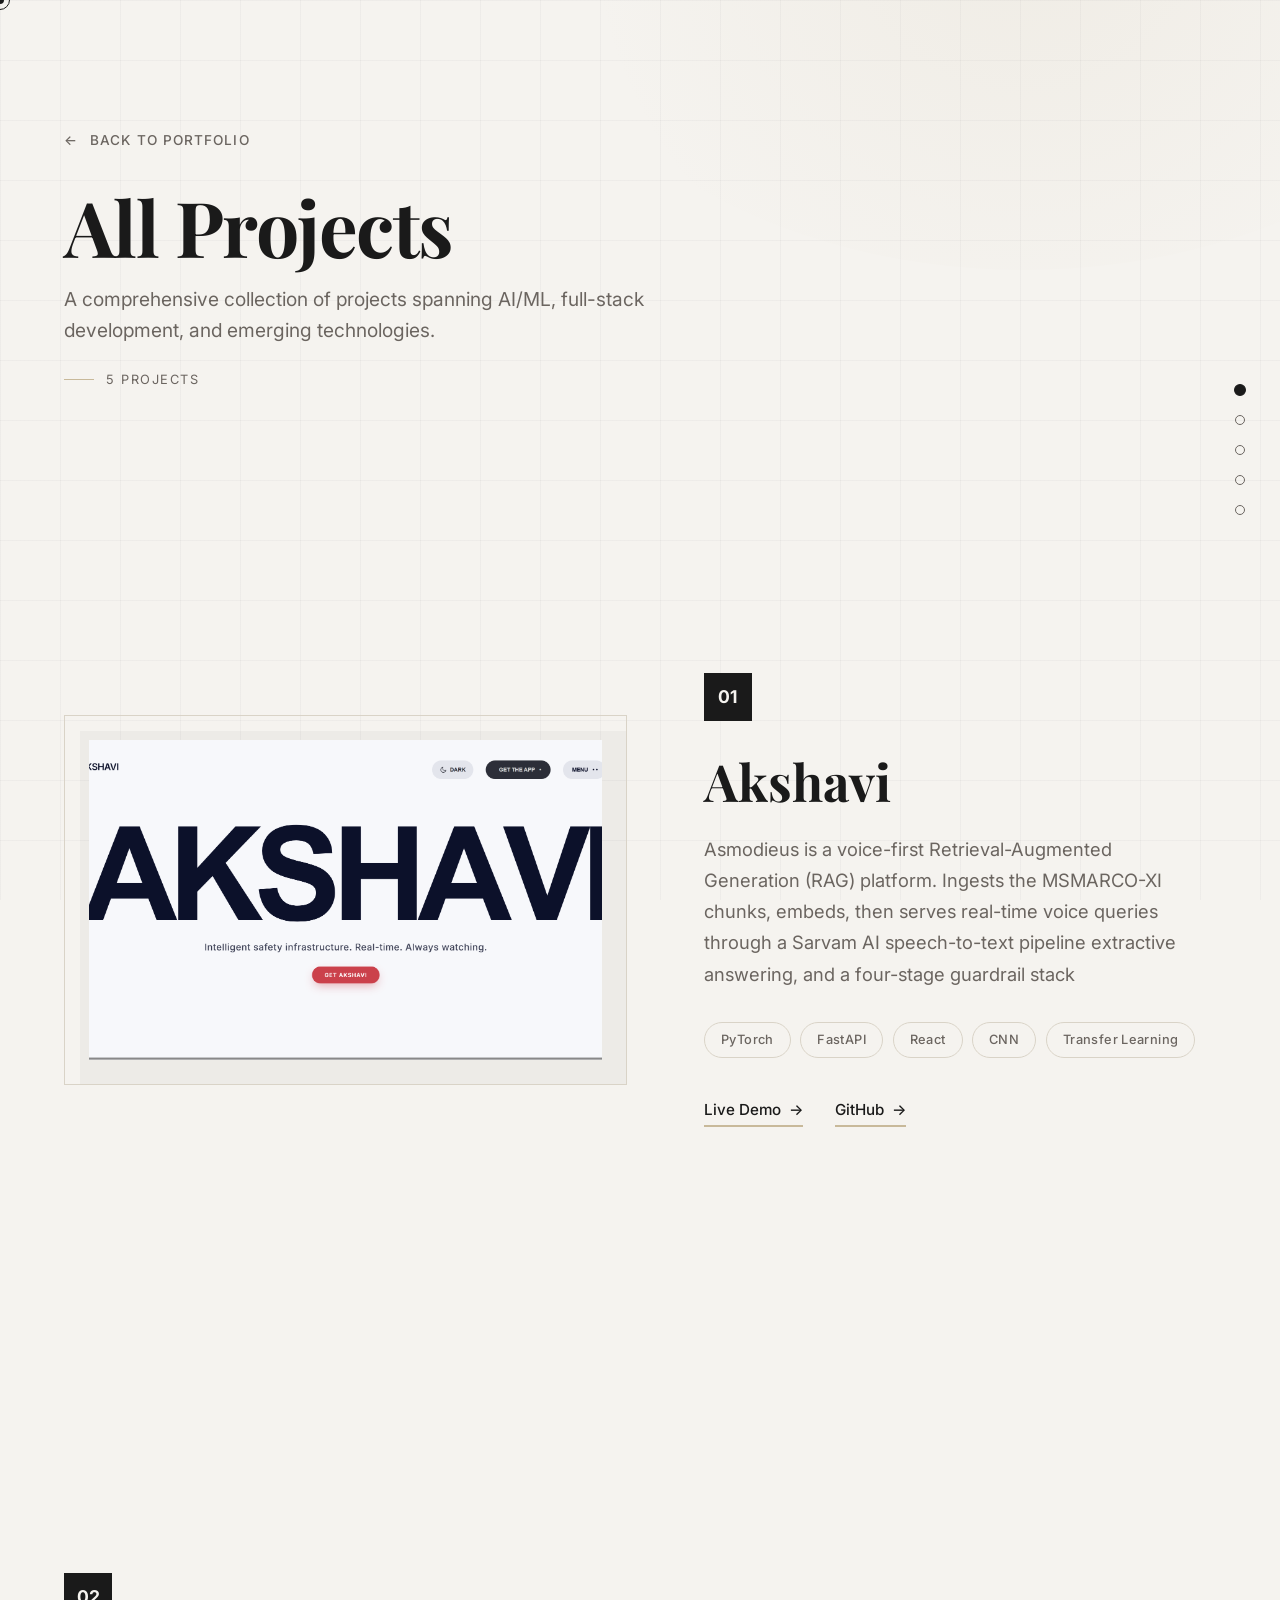
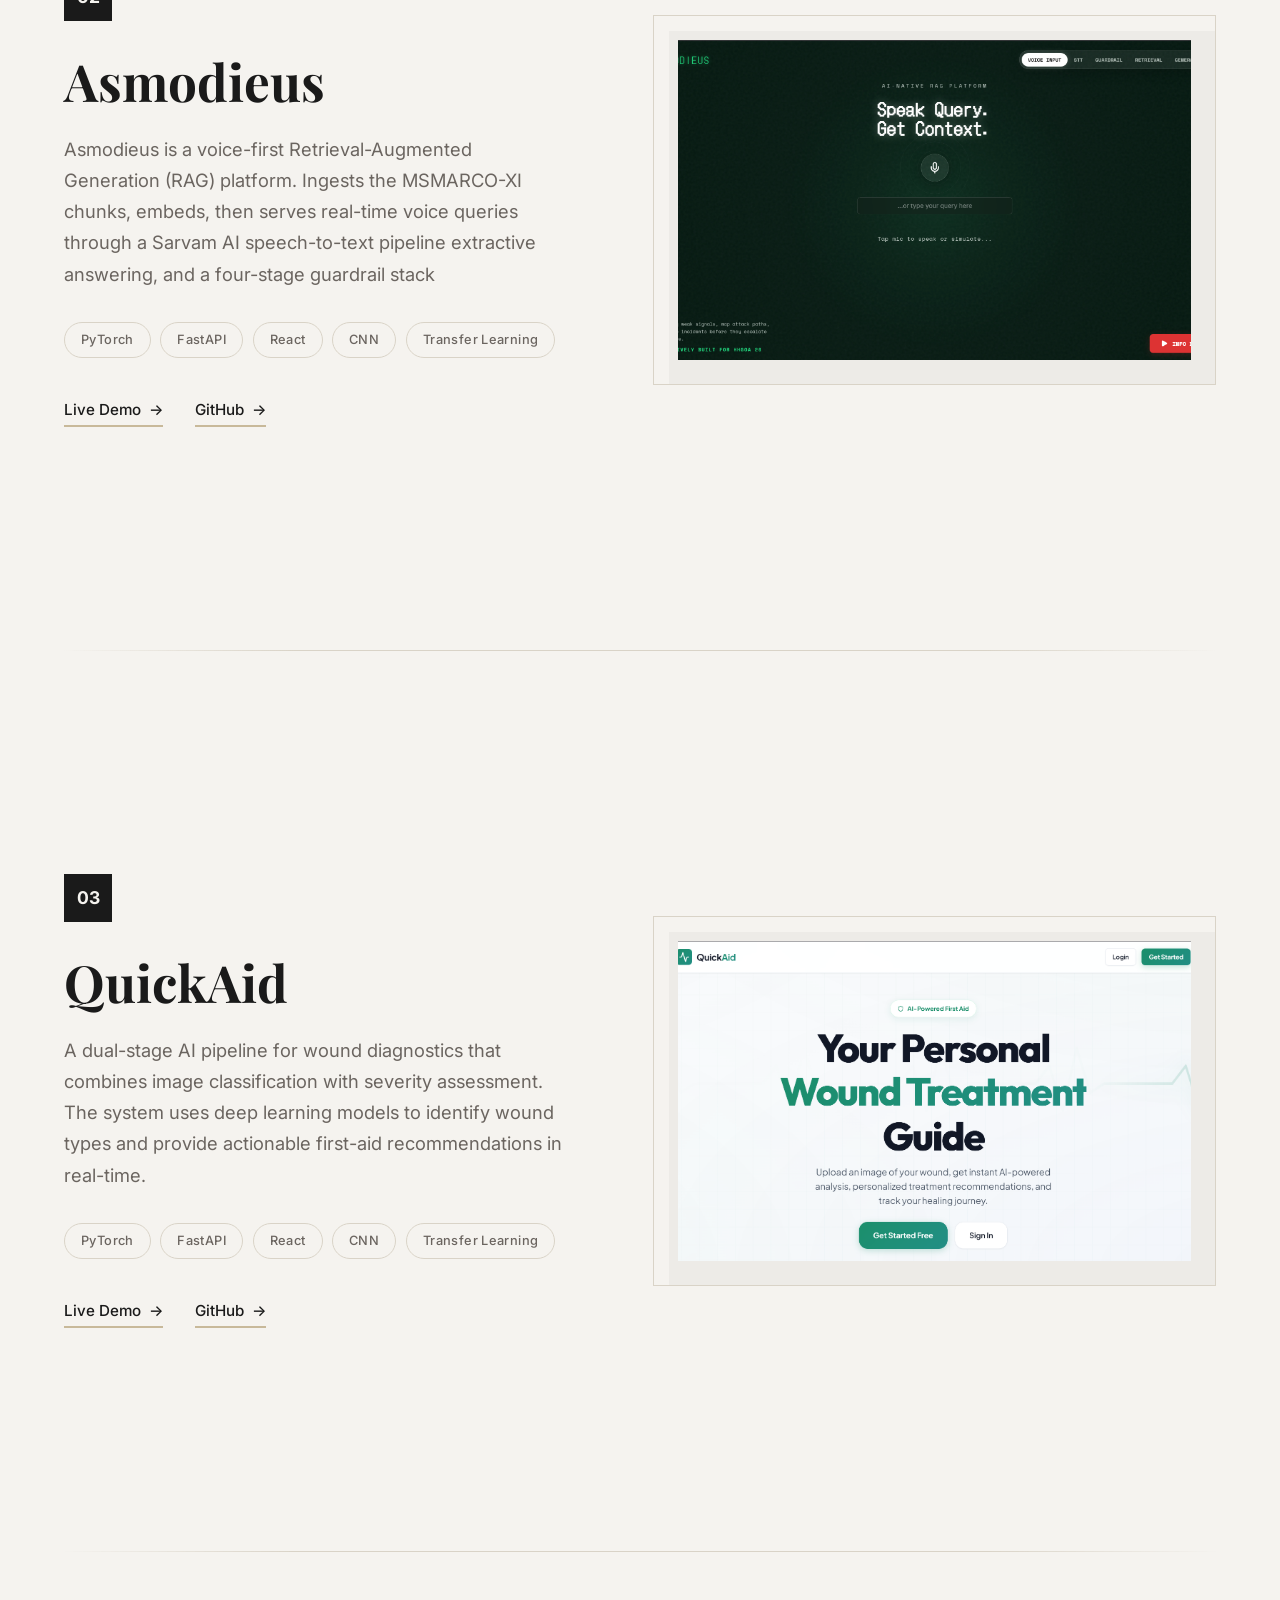
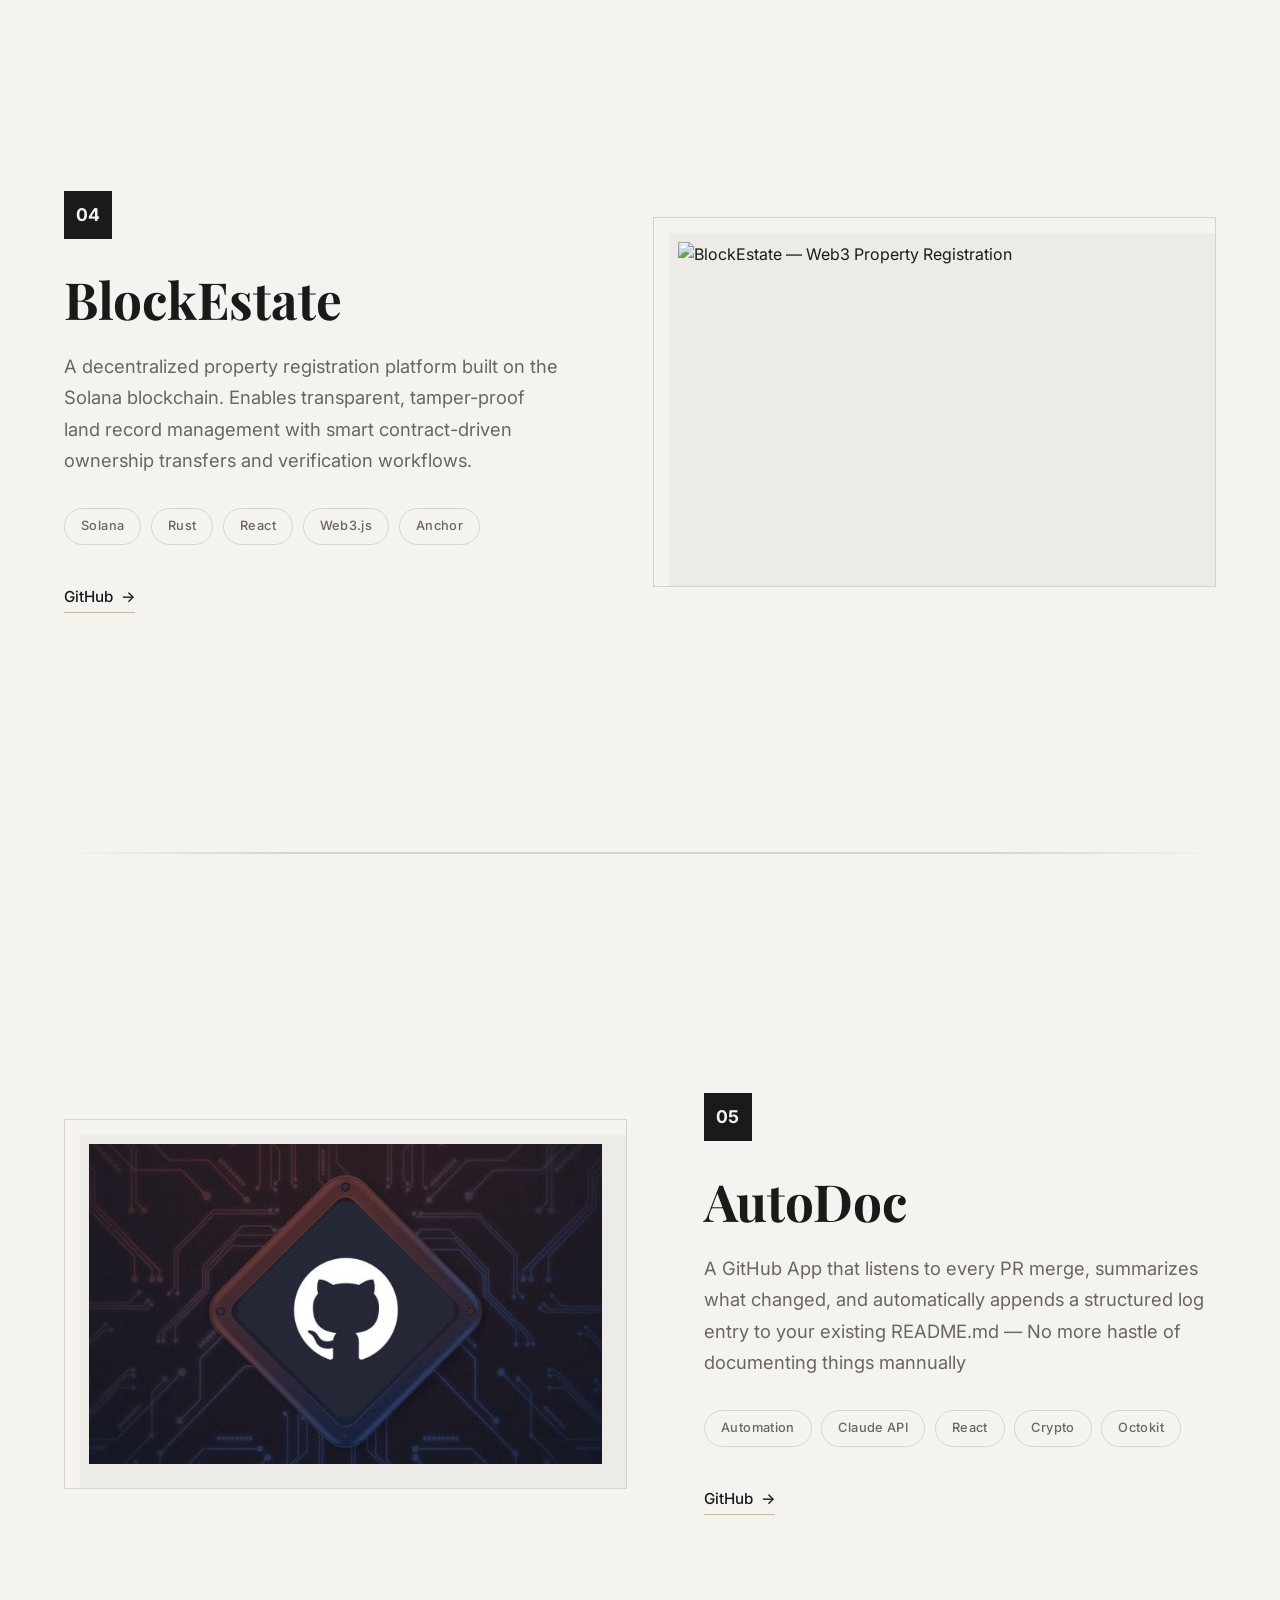
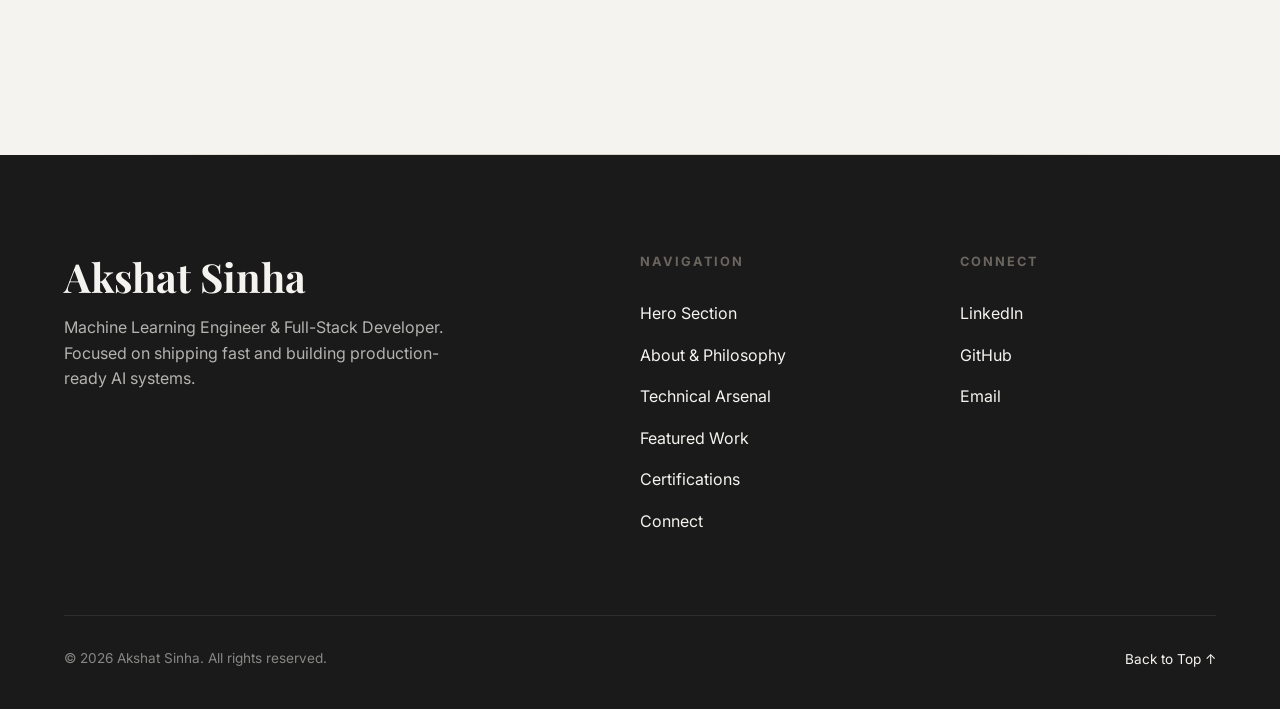
==== commit 1137760e: "project updates" ====
--- a/projects/projects.html
+++ b/projects/projects.html
@@ -86,25 +86,30 @@
     <!-- Right-Side Dot Navigation -->
     <div class="dot-nav" id="dot-nav">
         <div class="dot-nav-item">
-            <button class="dot-nav-dot active" data-target="project-1" aria-label="QuickAid"></button>
-            <span class="dot-nav-tooltip">QuickAid</span>
-        </div>
-        <div class="dot-nav-item">
-            <button class="dot-nav-dot" data-target="project-2" aria-label="BlockEstate"></button>
+            <button class="dot-nav-dot active" data-target="project-1" aria-label="Akshavi"></button>
+            <span class="dot-nav-tooltip">Akshavi</span>
+        </div>
+
+        <div class="dot-nav-item">
+            <button class="dot-nav-dot active" data-target="project-2" aria-label="Asmodieus"></button>
+            <span class="dot-nav-tooltip">Asmodieus</span>
+        </div>
+
+        <div class="dot-nav-item">
+            <button class="dot-nav-dot" data-target="project-3" aria-label="Realtime Voice"></button>
+            <span class="dot-nav-tooltip">Quick-Aid</span>
+        </div>
+
+        <div class="dot-nav-item">
+            <button class="dot-nav-dot" data-target="project-4" aria-label="BlockEstate"></button>
             <span class="dot-nav-tooltip">BlockEstate</span>
         </div>
-        <div class="dot-nav-item">
-            <button class="dot-nav-dot" data-target="project-3" aria-label="Realtime Voice"></button>
-            <span class="dot-nav-tooltip">Voice Transcription</span>
-        </div>
-        <div class="dot-nav-item">
-            <button class="dot-nav-dot" data-target="project-4" aria-label="AI Resume Screener"></button>
+
+        <div class="dot-nav-item">
+            <button class="dot-nav-dot" data-target="project-5" aria-label="AI Resume Screener"></button>
             <span class="dot-nav-tooltip">AutoDoc</span>
         </div>
-        <div class="dot-nav-item">
-            <button class="dot-nav-dot" data-target="project-5" aria-label="Smart Traffic Monitor"></button>
-            <span class="dot-nav-tooltip">Traffic Monitor</span>
-        </div>
+
     </div>
 
     <main>
@@ -124,8 +129,77 @@
         <!-- Projects Scroll Container -->
         <div class="projects-scroll-container">
 
-            <!-- Project 1: QuickAid -->
+            <!-- Project 1: Akshavi -->
             <section class="project-section" id="project-1">
+                <div class="project-section-inner">
+                    <div class="project-section-visual">
+                        <div class="project-section-frame hover-zoom">
+                            <img src="../assets/akshavi.png" alt="Akshavi" class="project-section-img">
+                        </div>
+                    </div>
+                    <div class="project-section-content">
+                        <div class="project-section-number">01</div>
+                        <h2 class="project-section-title">Akshavi</h2>
+                        <p class="project-section-desc"> Asmodieus is a voice-first Retrieval-Augmented Generation (RAG)
+                            platform. Ingests the MSMARCO-XI chunks, embeds, then serves real-time voice queries through
+                            a Sarvam AI speech-to-text pipeline
+                            extractive answering, and a four-stage
+                            guardrail stack</p>
+                        <div class="project-tech-stack">
+                            <span class="tech-pill">PyTorch</span>
+                            <span class="tech-pill">FastAPI</span>
+                            <span class="tech-pill">React</span>
+                            <span class="tech-pill">CNN</span>
+                            <span class="tech-pill">Transfer Learning</span>
+                        </div>
+                        <div class="project-section-links">
+                            <a href="https://akshavi.vercel.app/" class="text-link">Live Demo <span
+                                    class="arrow">→</span></a>
+                            <a href="https://github.com/Akshat-sinha-75/akshavi-backend" class="text-link">GitHub <span
+                                    class="arrow">→</span></a>
+                        </div>
+                    </div>
+                </div>
+            </section>
+
+            <section class="project-section" id="project-2">
+                <div class="project-section-inner">
+                    <div class="project-section-visual">
+                        <div class="project-section-frame hover-zoom">
+                            <img src="../assets/asmodeus.png" alt="Asmodieus — Voice-First RAG"
+                                class="project-section-img">
+                        </div>
+                    </div>
+                    <div class="project-section-content">
+                        <div class="project-section-number">02</div>
+                        <h2 class="project-section-title">Asmodieus</h2>
+                        <p class="project-section-desc"> Asmodieus is a voice-first Retrieval-Augmented Generation (RAG)
+                            platform. Ingests the MSMARCO-XI chunks, embeds, then serves real-time voice queries through
+                            a Sarvam AI speech-to-text pipeline
+                            extractive answering, and a four-stage
+                            guardrail stack</p>
+                        <div class="project-tech-stack">
+                            <span class="tech-pill">PyTorch</span>
+                            <span class="tech-pill">FastAPI</span>
+                            <span class="tech-pill">React</span>
+                            <span class="tech-pill">CNN</span>
+                            <span class="tech-pill">Transfer Learning</span>
+                        </div>
+                        <div class="project-section-links">
+                            <a href="https://asmodieus.vercel.app/" class="text-link">Live Demo <span
+                                    class="arrow">→</span></a>
+                            <a href="https://github.com/siddharthpaul2005/Asmodieus" class="text-link">GitHub <span
+                                    class="arrow">→</span></a>
+                        </div>
+                    </div>
+                </div>
+            </section>
+
+            <div class="project-divider">
+                <div class="project-divider-line"></div>
+            </div>
+            <!-- Project 3: QuickAid -->
+            <section class="project-section" id="project-3">
                 <div class="project-section-inner">
                     <div class="project-section-visual">
                         <div class="project-section-frame hover-zoom">
@@ -134,7 +208,7 @@
                         </div>
                     </div>
                     <div class="project-section-content">
-                        <div class="project-section-number">01</div>
+                        <div class="project-section-number">03</div>
                         <h2 class="project-section-title">QuickAid</h2>
                         <p class="project-section-desc">A dual-stage AI pipeline for wound diagnostics that combines
                             image classification with severity assessment. The system uses deep learning models to
@@ -158,8 +232,8 @@
                 <div class="project-divider-line"></div>
             </div>
 
-            <!-- Project 2: BlockEstate -->
-            <section class="project-section" id="project-2">
+            <!-- Project 4: BlockEstate -->
+            <section class="project-section" id="project-4">
                 <div class="project-section-inner">
                     <div class="project-section-visual">
                         <div class="project-section-frame hover-zoom">
@@ -168,7 +242,7 @@
                         </div>
                     </div>
                     <div class="project-section-content">
-                        <div class="project-section-number">02</div>
+                        <div class="project-section-number">04</div>
                         <h2 class="project-section-title">BlockEstate</h2>
                         <p class="project-section-desc">A decentralized property registration platform built on the
                             Solana blockchain. Enables transparent, tamper-proof land record management with smart
@@ -181,63 +255,37 @@
                             <span class="tech-pill">Anchor</span>
                         </div>
                         <div class="project-section-links">
-                            <a href="#" class="text-link">GitHub <span class="arrow">→</span></a>
-                        </div>
-                    </div>
-                </div>
-            </section>
-
-            <div class="project-divider">
-                <div class="project-divider-line"></div>
-            </div>
-
-            <!-- Project 3: Realtime Voice Transcription -->
-            <section class="project-section" id="project-3">
-                <div class="project-section-inner">
-                    <div class="project-section-visual">
-                        <div class="project-section-frame hover-zoom">
-                            <img src="../assets/vts.jpg"
-                                alt="Realtime Voice Transcription" class="project-section-img">
-                        </div>
-                    </div>
-                    <div class="project-section-content">
-                        <div class="project-section-number">03</div>
-                        <h2 class="project-section-title">Realtime Voice<br>Transcription</h2>
-                        <p class="project-section-desc">A real-time speech-to-text pipeline leveraging the Vosk speech
-                            recognition engine integrated with a Django backend. Supports multiple languages and
-                            delivers
-                            low-latency transcription via WebSocket connections.</p>
-                        <div class="project-tech-stack">
-                            <span class="tech-pill"><a href="https://alphacephei.com/vosk/">Vosk</a></span>
-                            <span class="tech-pill">Django</span>
-                            <span class="tech-pill">WebSocket</span>
-                            <span class="tech-pill">Python</span>
-                            <span class="tech-pill">JavaScript</span>
-                        </div>
-                        <div class="project-section-links">
-                            <a href="#" class="text-link">GitHub <span class="arrow">→</span></a>
-                        </div>
-                    </div>
-                </div>
-            </section>
+                            <a href="https://github.com/Akshat-Sinha53/Blockestate_3.0" class="text-link">GitHub <span
+                                    class="arrow">→</span></a>
+                        </div>
+                    </div>
+                </div>
+            </section>
+
+            <div class="project-divider">
+                <div class="project-divider-line"></div>
+            </div>
+
+
 
             <div class="project-divider">
                 <div class="project-divider-line"></div>
             </div>
 
             <!-- Project 4: AutoDoc -->
-            <section class="project-section" id="project-4">
-                <div class="project-section-inner">
-                    <div class="project-section-visual">
-                        <div class="project-section-frame hover-zoom">
-                            <img src="../assets/autodoc.jpg"
-                                alt="AutoDoc" class="project-section-img">
-                        </div>
-                    </div>
-                    <div class="project-section-content">
-                        <div class="project-section-number">04</div>
+            <section class="project-section" id="project-5">
+                <div class="project-section-inner">
+                    <div class="project-section-visual">
+                        <div class="project-section-frame hover-zoom">
+                            <img src="../assets/autodoc.jpg" alt="AutoDoc" class="project-section-img">
+                        </div>
+                    </div>
+                    <div class="project-section-content">
+                        <div class="project-section-number">05</div>
                         <h2 class="project-section-title">AutoDoc</h2>
-                        <p class="project-section-desc">A GitHub App that listens to every PR merge,  summarizes what changed, and automatically appends a structured log entry to your existing README.md — No more hastle of documenting things mannually</p>
+                        <p class="project-section-desc">A GitHub App that listens to every PR merge, summarizes what
+                            changed, and automatically appends a structured log entry to your existing README.md — No
+                            more hastle of documenting things mannually</p>
                         <div class="project-tech-stack">
                             <span class="tech-pill">Automation</span>
                             <span class="tech-pill">Claude API </span>
@@ -246,7 +294,8 @@
                             <span class="tech-pill">Octokit</span>
                         </div>
                         <div class="project-section-links">
-                            <a href="https://github.com/Akshat-sinha-75/Auto-Doc" class="text-link">GitHub <span class="arrow">→</span></a>
+                            <a href="https://github.com/Akshat-sinha-75/Auto-Doc" class="text-link">GitHub <span
+                                    class="arrow">→</span></a>
                         </div>
                     </div>
                 </div>
--- a/style.css
+++ b/style.css
@@ -797,7 +797,9 @@
 }
 
 .cert-subtitle {
-    font-size: 1.15rem;
+   font-family: var(--font-body);
+   text-align:center;
+   margin-top:-40px;
 }
 
 .cert-list {
@@ -822,13 +824,13 @@
     transition: background-color 0.4s ease, padding-left 0.4s ease, padding-right 0.4s ease;
 }
 
-.cert-bullet {
+/* .cert-bullet {
     width: 4px;
     height: 4px;
     background-color: var(--accent-dark);
     border-radius: 50%;
 
-}
+} */
 
 .cert-title {
     font-size: clamp(1.5rem, 3vw, 2.25rem);
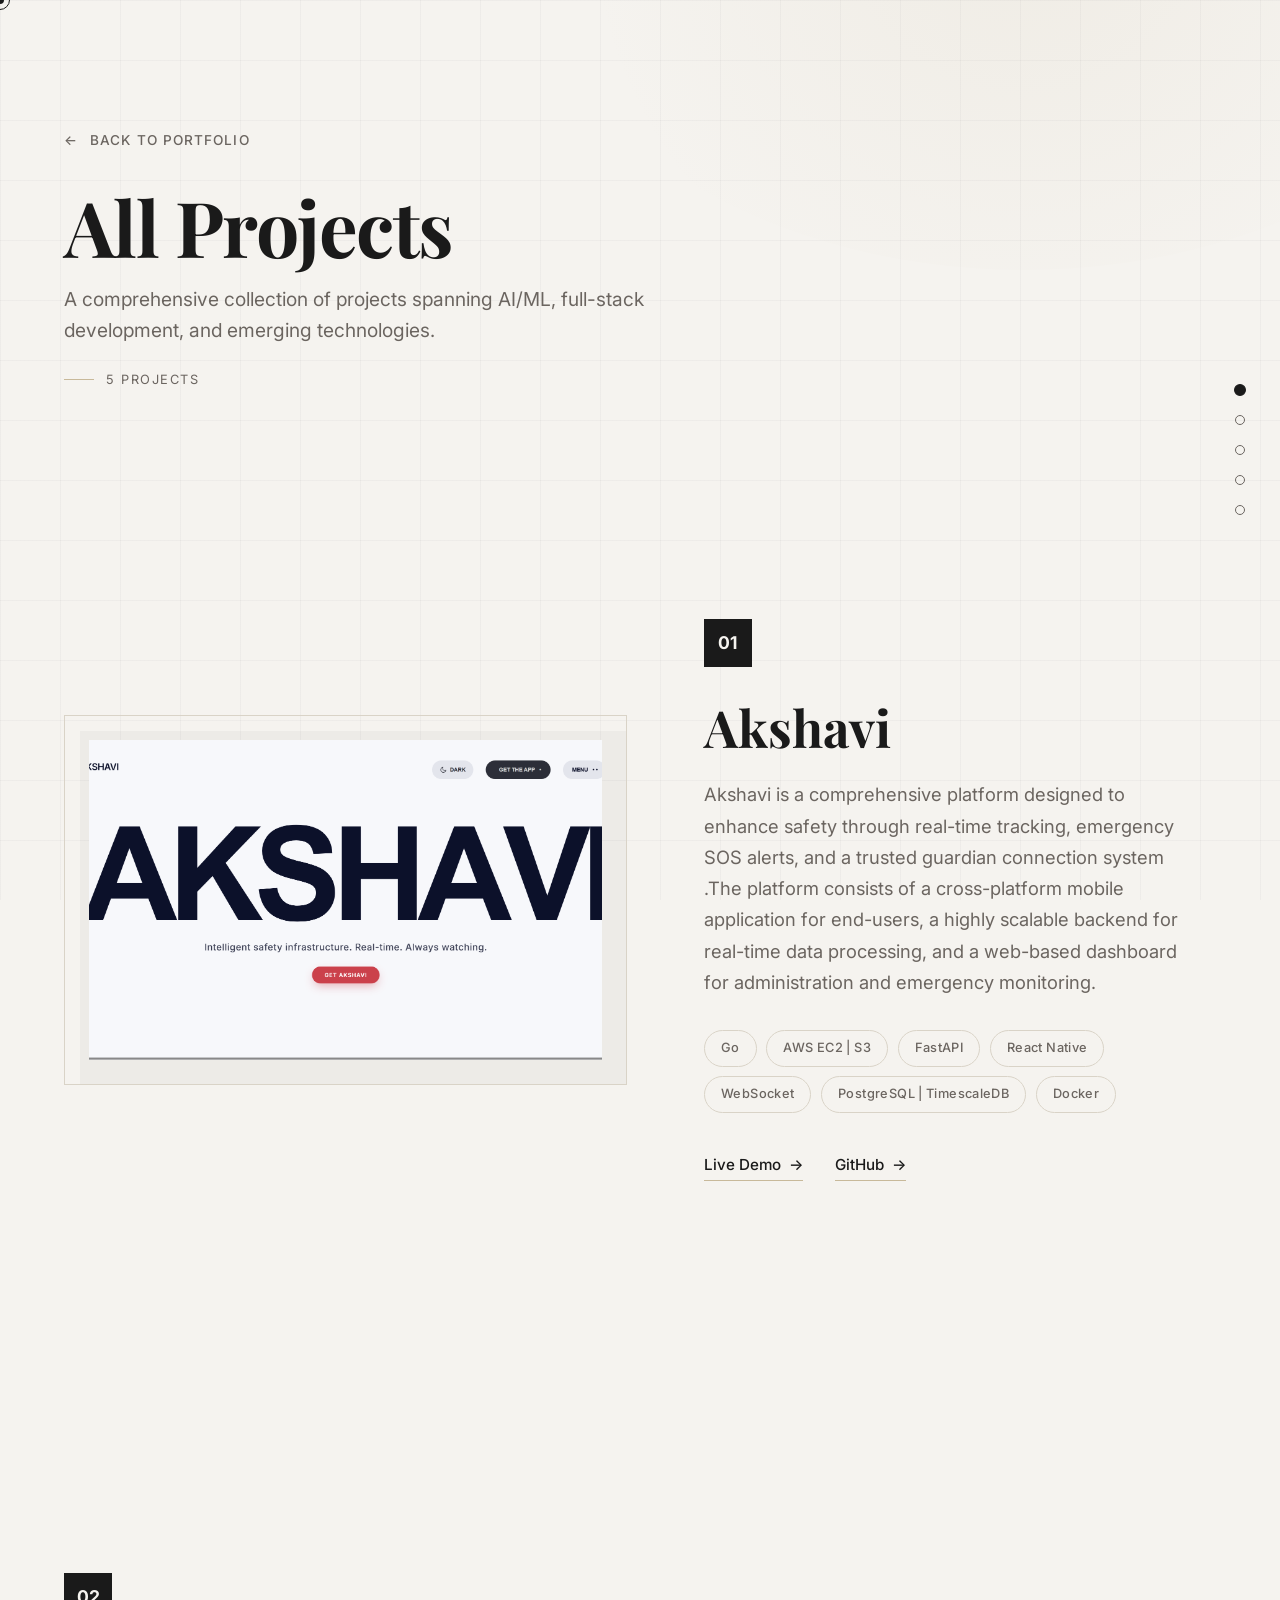
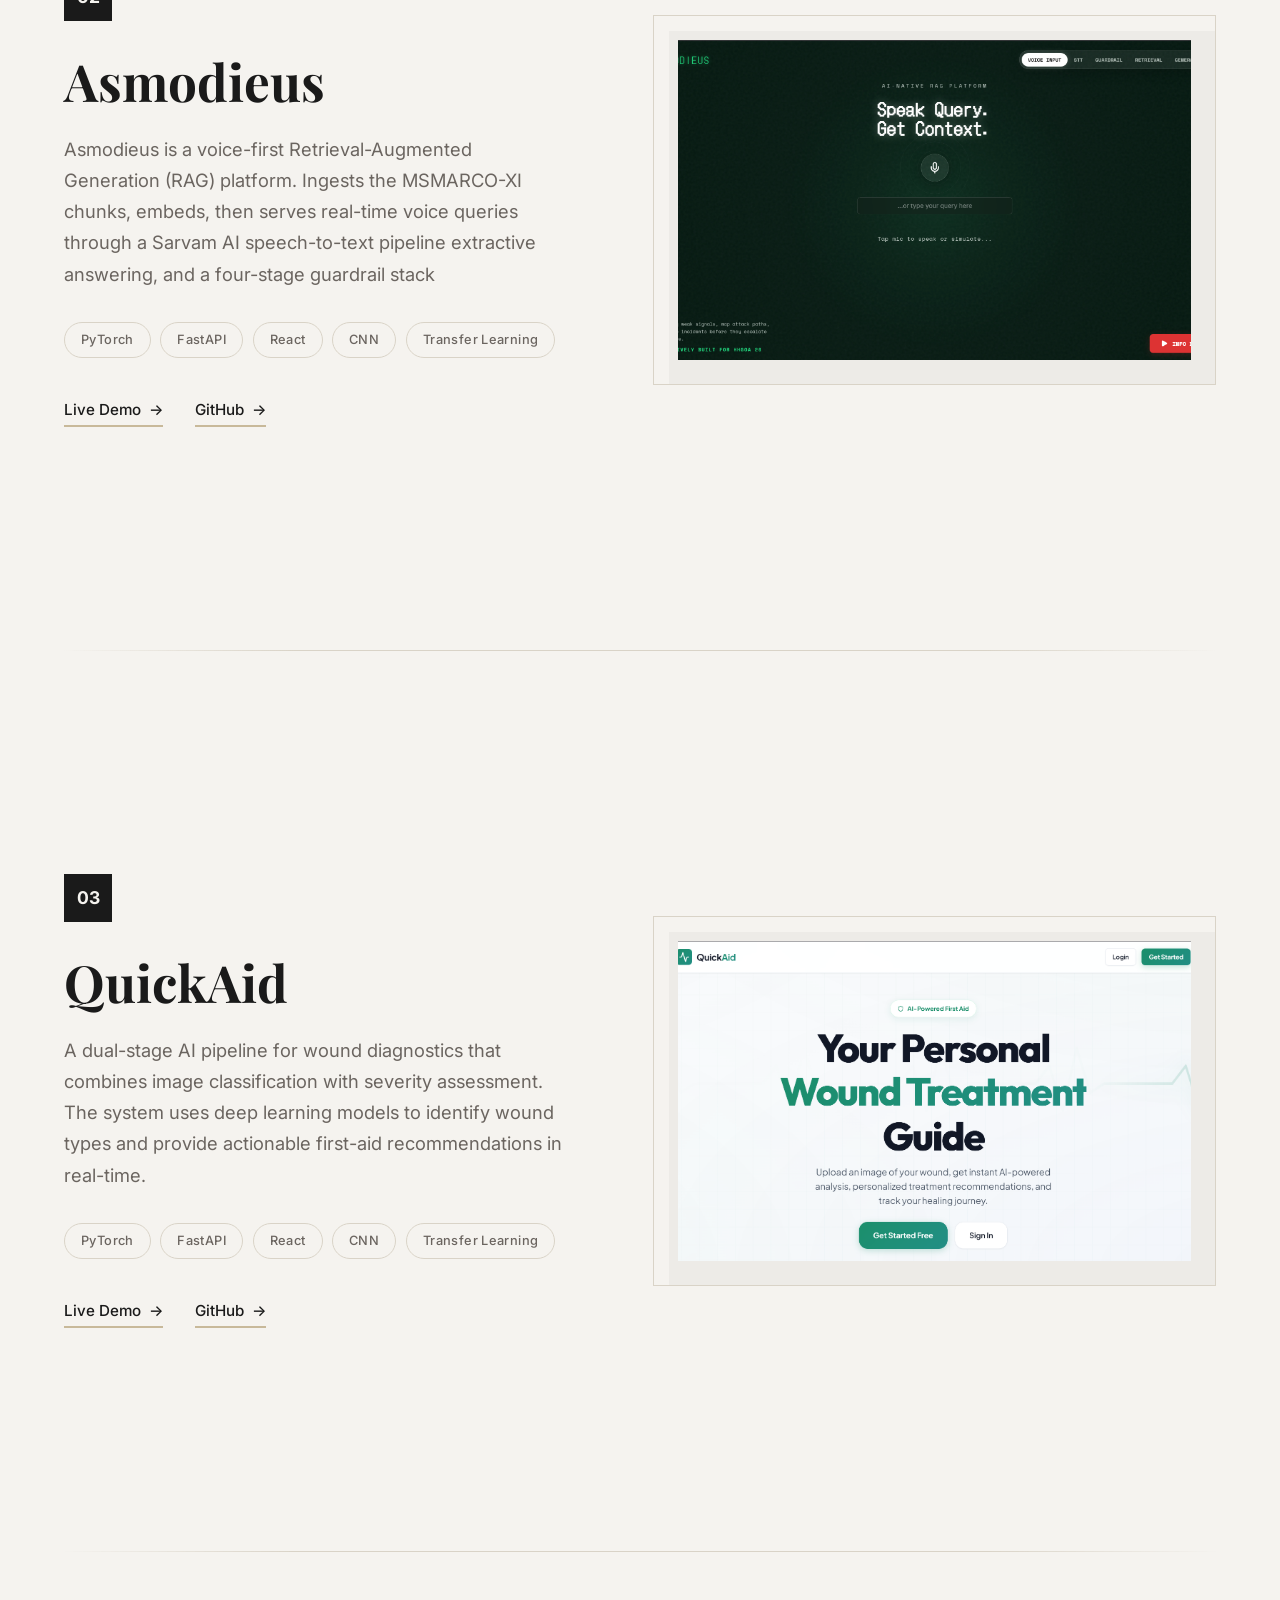
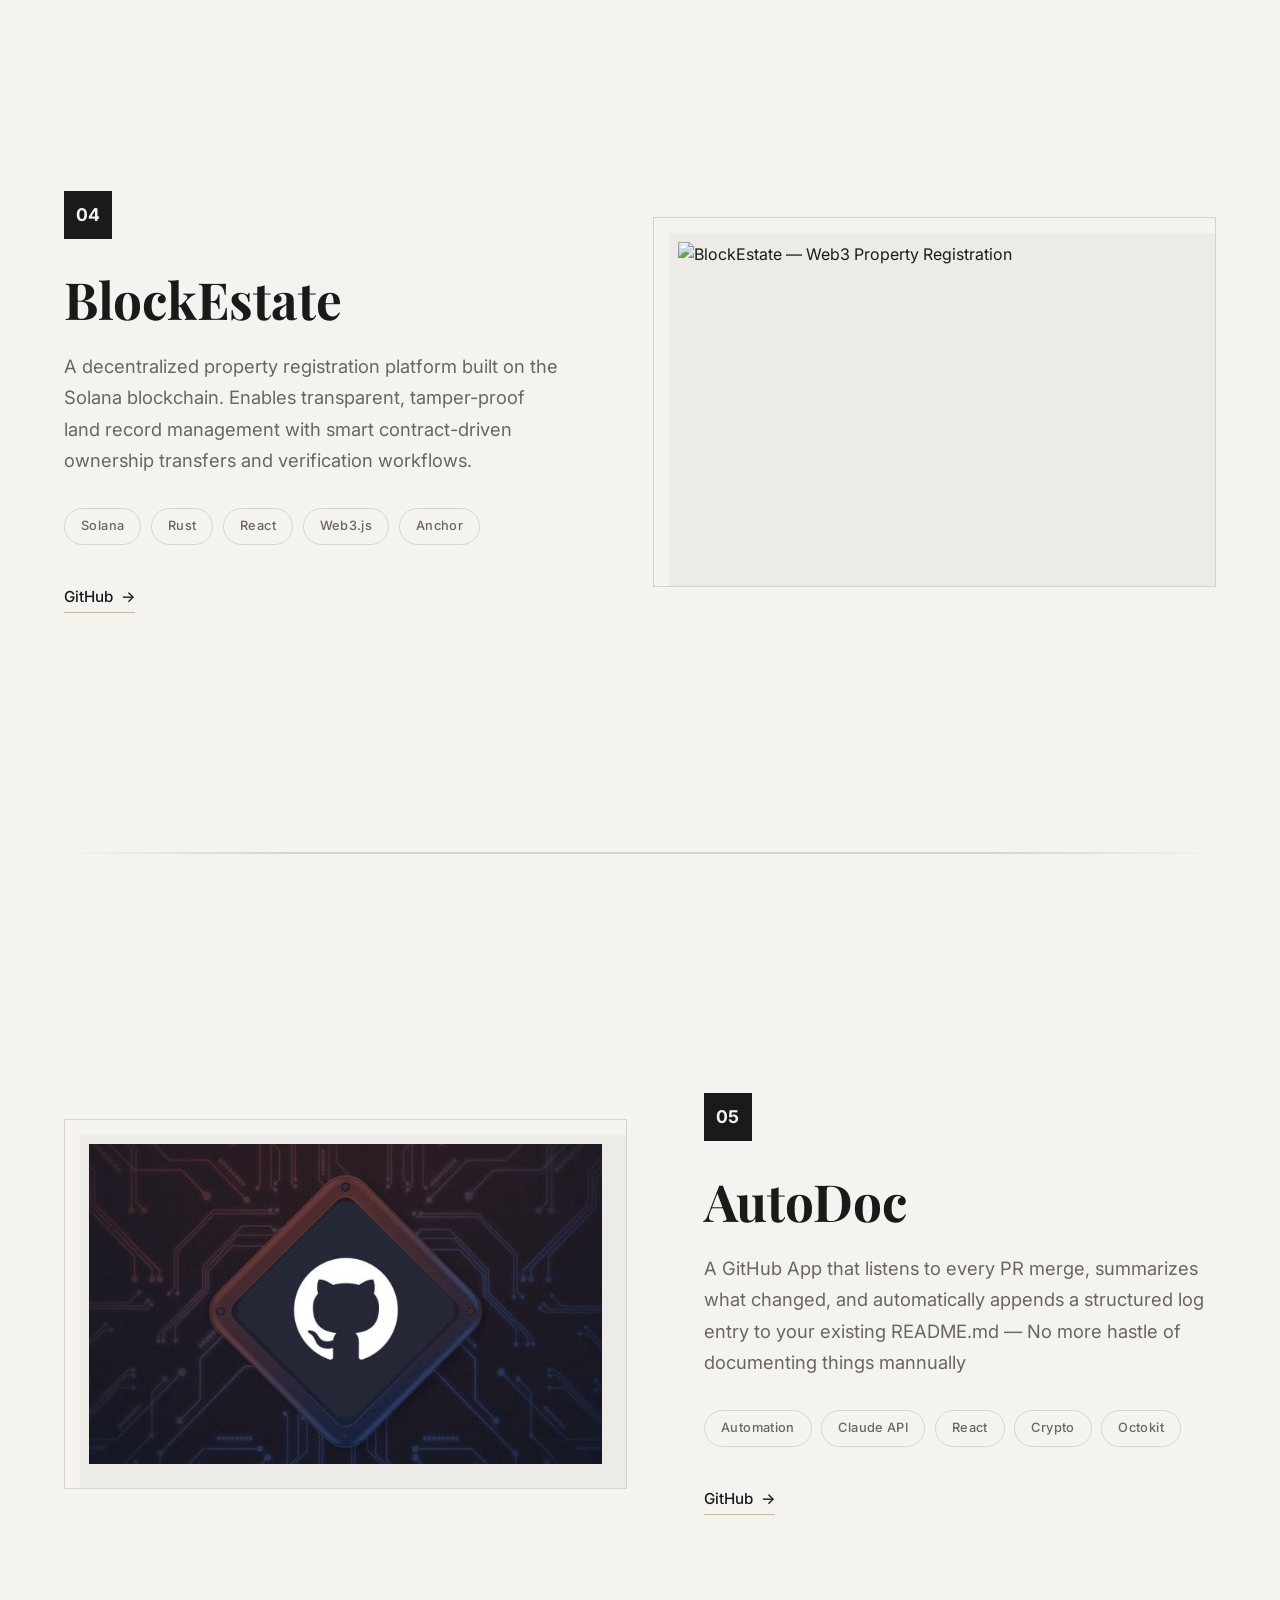
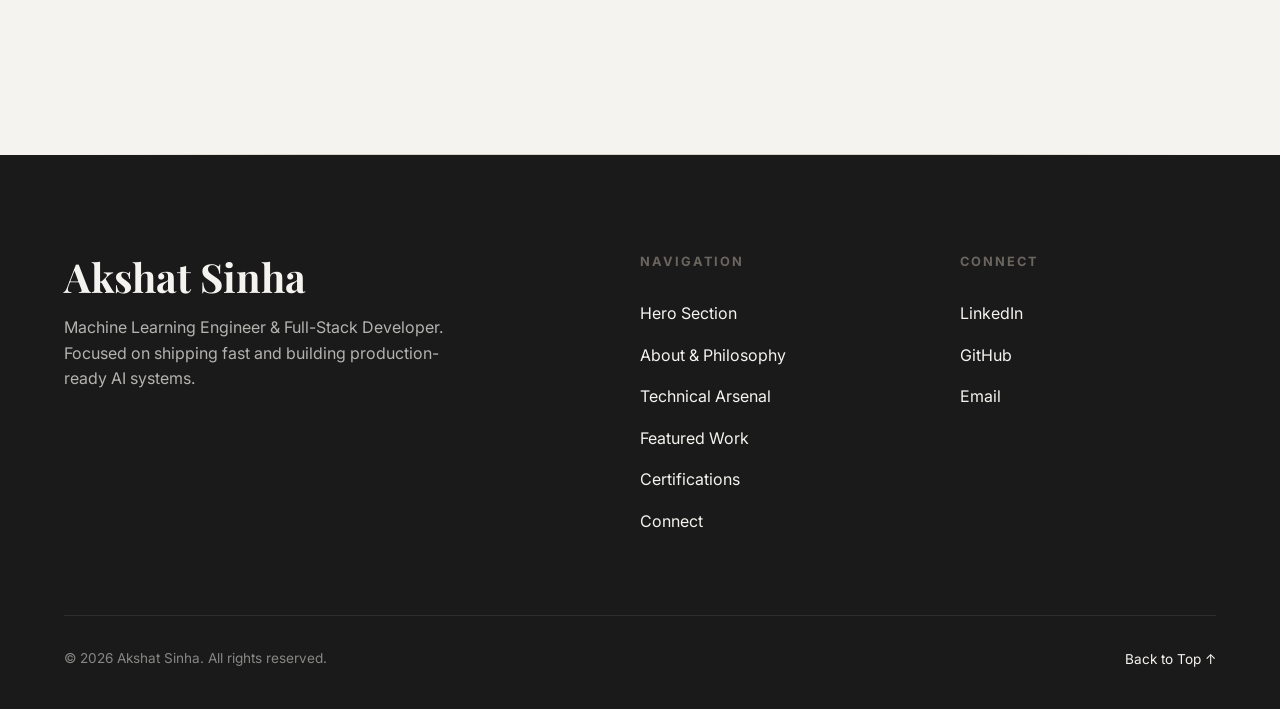
==== commit 3e3bb1fb: "changes" ====
--- a/projects/projects.html
+++ b/projects/projects.html
@@ -4,8 +4,8 @@
 <head>
     <meta charset="UTF-8">
     <meta name="viewport" content="width=device-width, initial-scale=1.0">
-    <meta property="og:image" content="./assets/thumbnail.png">
-    <link rel="icon" href="icon.ico" type="image/icon type">
+    <meta property="og:image" content="../assets/thumbnail.png">
+    <link rel="icon" href="../assets/icon.ico" type="image/x-icon">
     <title>Projects | Akshat Sinha — ML Engineer & Full-Stack Developer</title>
     <meta name="description"
         content="Explore all projects by Akshat Sinha — from AI-powered diagnostics to Web3 property registration and real-time transcription systems.">
@@ -140,17 +140,19 @@
                     <div class="project-section-content">
                         <div class="project-section-number">01</div>
                         <h2 class="project-section-title">Akshavi</h2>
-                        <p class="project-section-desc"> Asmodieus is a voice-first Retrieval-Augmented Generation (RAG)
-                            platform. Ingests the MSMARCO-XI chunks, embeds, then serves real-time voice queries through
-                            a Sarvam AI speech-to-text pipeline
-                            extractive answering, and a four-stage
-                            guardrail stack</p>
-                        <div class="project-tech-stack">
-                            <span class="tech-pill">PyTorch</span>
+                        <p class="project-section-desc"> Akshavi is a comprehensive platform designed to enhance safety
+                            through real-time tracking, emergency SOS alerts, and a trusted guardian connection system
+                            .The platform consists of a cross-platform mobile application for end-users, a highly
+                            scalable backend for real-time data processing, and a web-based dashboard for administration
+                            and emergency monitoring.</p>
+                        <div class="project-tech-stack">
+                            <span class="tech-pill">Go</span>
+                            <span class="tech-pill">AWS EC2 | S3</span>
                             <span class="tech-pill">FastAPI</span>
-                            <span class="tech-pill">React</span>
-                            <span class="tech-pill">CNN</span>
-                            <span class="tech-pill">Transfer Learning</span>
+                            <span class="tech-pill">React Native</span>
+                            <span class="tech-pill">WebSocket</span>
+                            <span class="tech-pill">PostgreSQL | TimescaleDB</span>
+                            <span class="tech-pill">Docker</span>
                         </div>
                         <div class="project-section-links">
                             <a href="https://akshavi.vercel.app/" class="text-link">Live Demo <span
--- a/style.css
+++ b/style.css
@@ -439,7 +439,8 @@
 
 /* About Section */
 .about-section {
-    padding: var(--section-py) 0;
+    padding-top: var(--section-py);
+    padding-bottom: 3rem;
 }
 
 .about-container {
@@ -493,6 +494,78 @@
     line-height: 1.2;
     text-align: center;
     opacity: 0.8;
+}
+
+/* Marquee Separator */
+.marquee-section {
+    width: 100vw;
+    margin-left: calc(-50vw + 50%);
+    background-color: var(--accent-dark);
+    color: var(--bg-primary);
+    padding: 1.5rem 0;
+    overflow: hidden;
+    position: relative;
+    transform: rotate(-2deg) scale(1.02);
+    z-index: 10;
+    margin-top: 2rem;
+    margin-bottom: 6rem;
+    border-top: 2px solid var(--accent-tan);
+    border-bottom: 2px solid var(--accent-tan);
+    transition: background-color 0.4s ease, color 0.4s ease, border-color 0.4s ease, transform 0.4s ease;
+}
+
+.marquee-section:hover {
+    background-color: var(--accent-tan);
+    color: var(--accent-dark);
+    border-color: var(--accent-dark);
+    transform: rotate(0deg) scale(1.02);
+}
+
+.marquee-section:hover .star {
+    color: var(--bg-primary);
+}
+
+.marquee-container {
+    display: flex;
+    white-space: nowrap;
+    width: fit-content;
+    animation: scroll-marquee 20s linear infinite;
+}
+
+.marquee-container:hover {
+    animation-play-state: paused;
+}
+
+.marquee-content {
+    display: flex;
+    align-items: center;
+    gap: 3rem;
+    padding-right: 3rem;
+}
+
+.marquee-content span {
+    font-family: var(--font-heading);
+    font-size: 2rem;
+    font-weight: 600;
+    letter-spacing: 0.05em;
+    text-transform: uppercase;
+    font-style: italic;
+}
+
+.marquee-content .star {
+    font-size: 1.5rem;
+    color: var(--accent-tan);
+    font-style: normal;
+    transition: color 0.4s ease;
+}
+
+@keyframes scroll-marquee {
+    0% {
+        transform: translateX(0);
+    }
+    100% {
+        transform: translateX(-50%);
+    }
 }
 
 /* Featured Work Section */
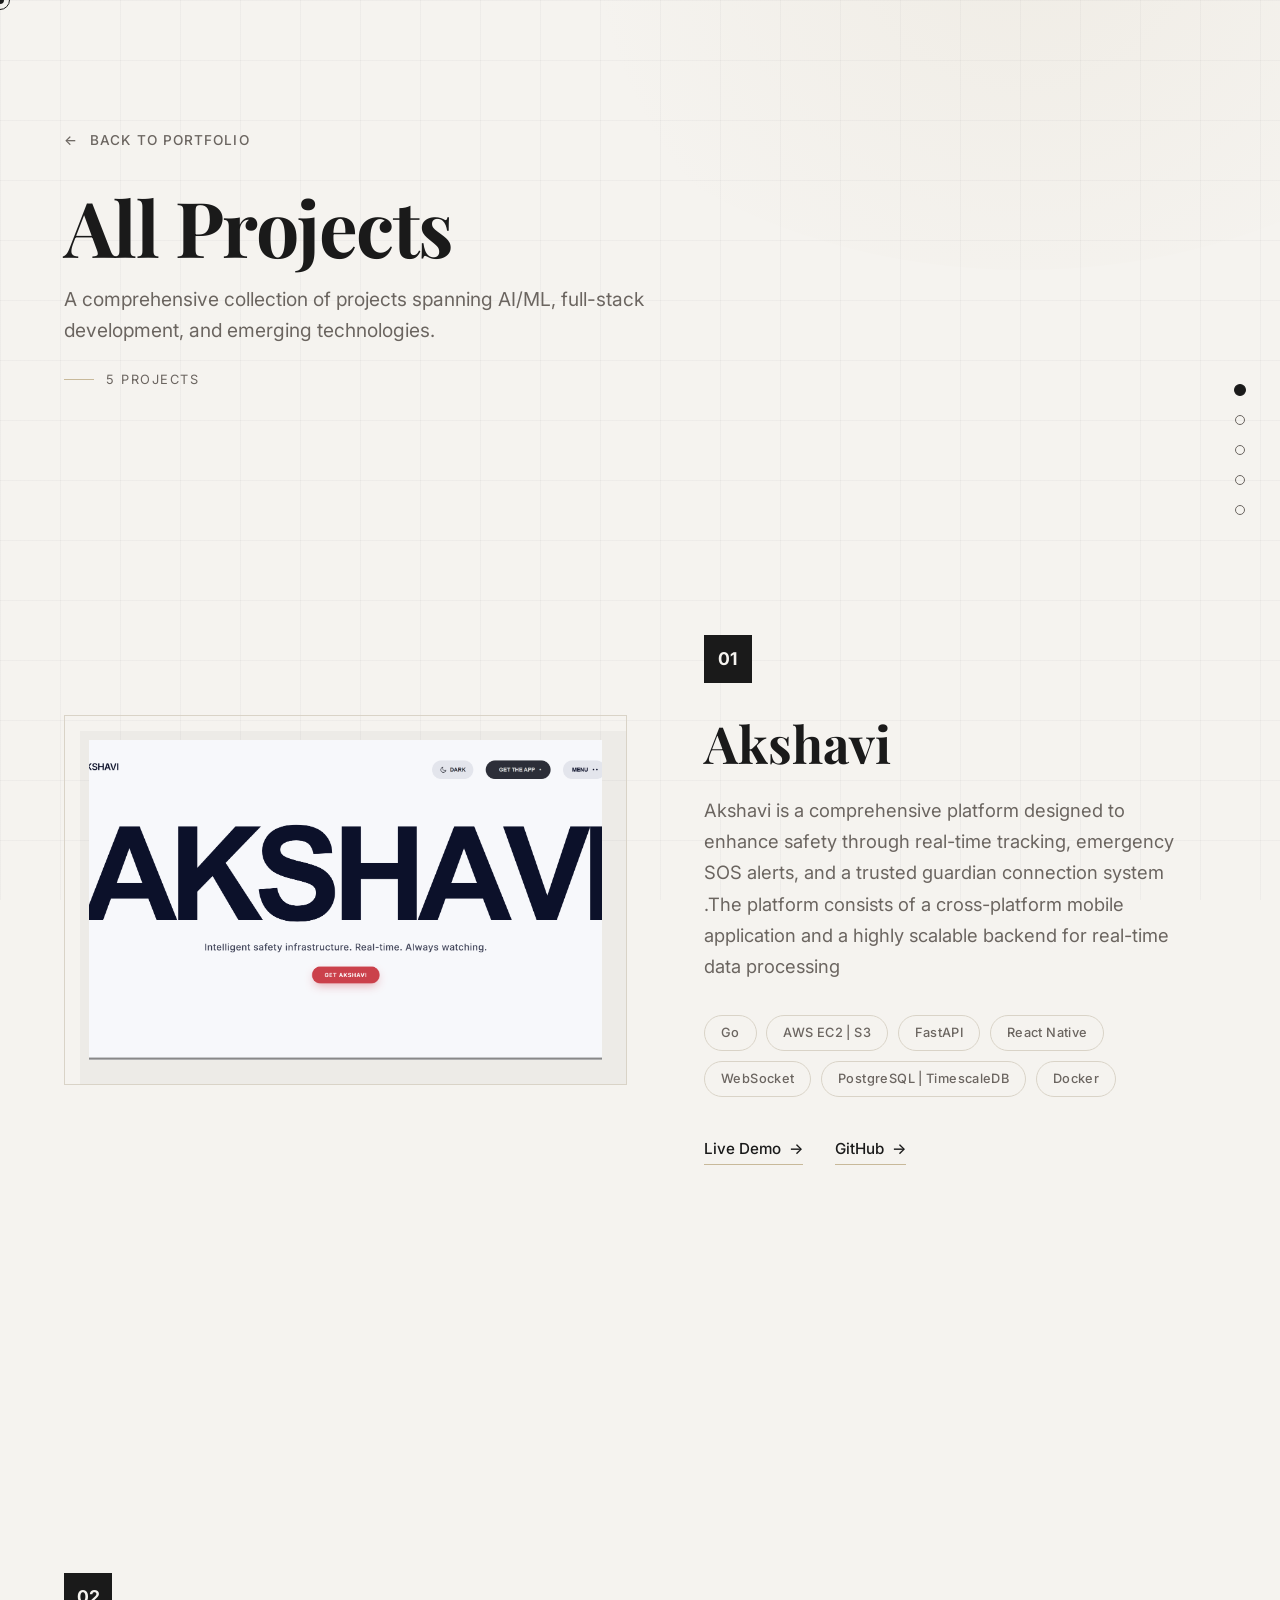
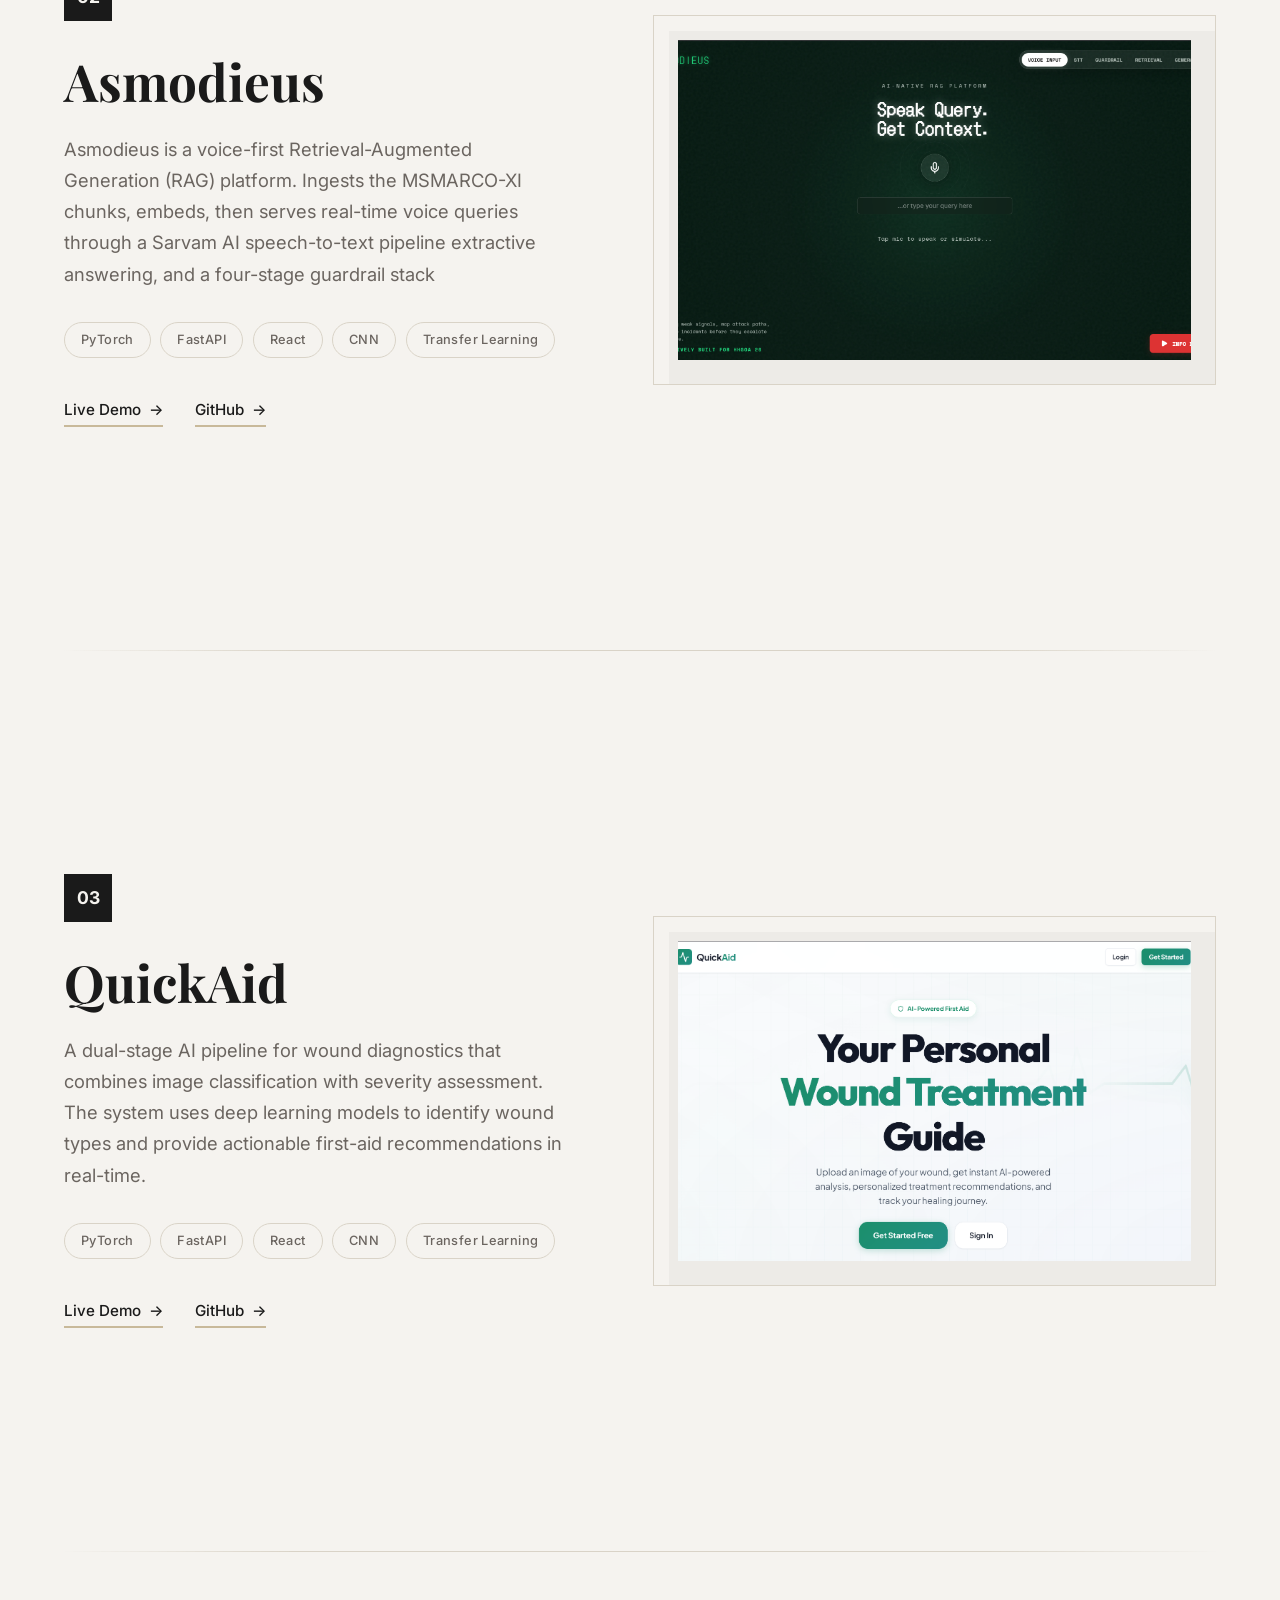
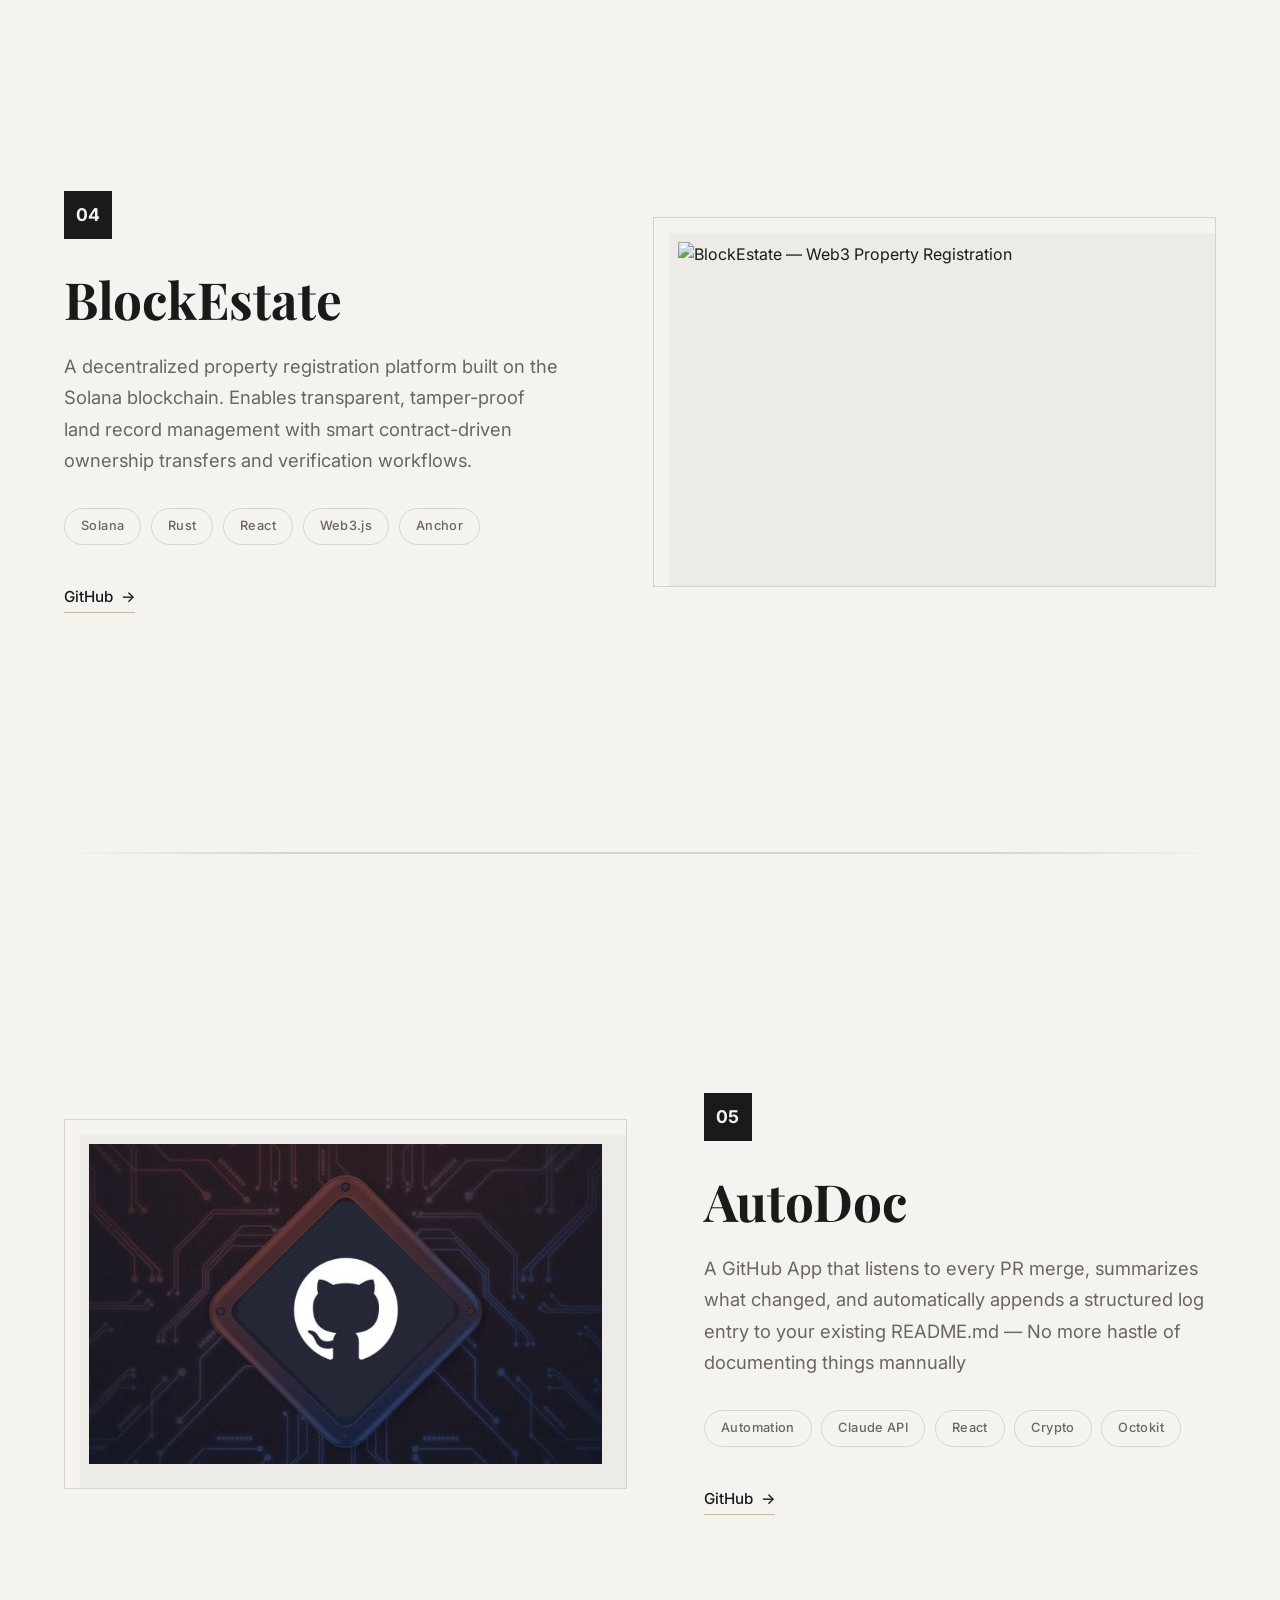
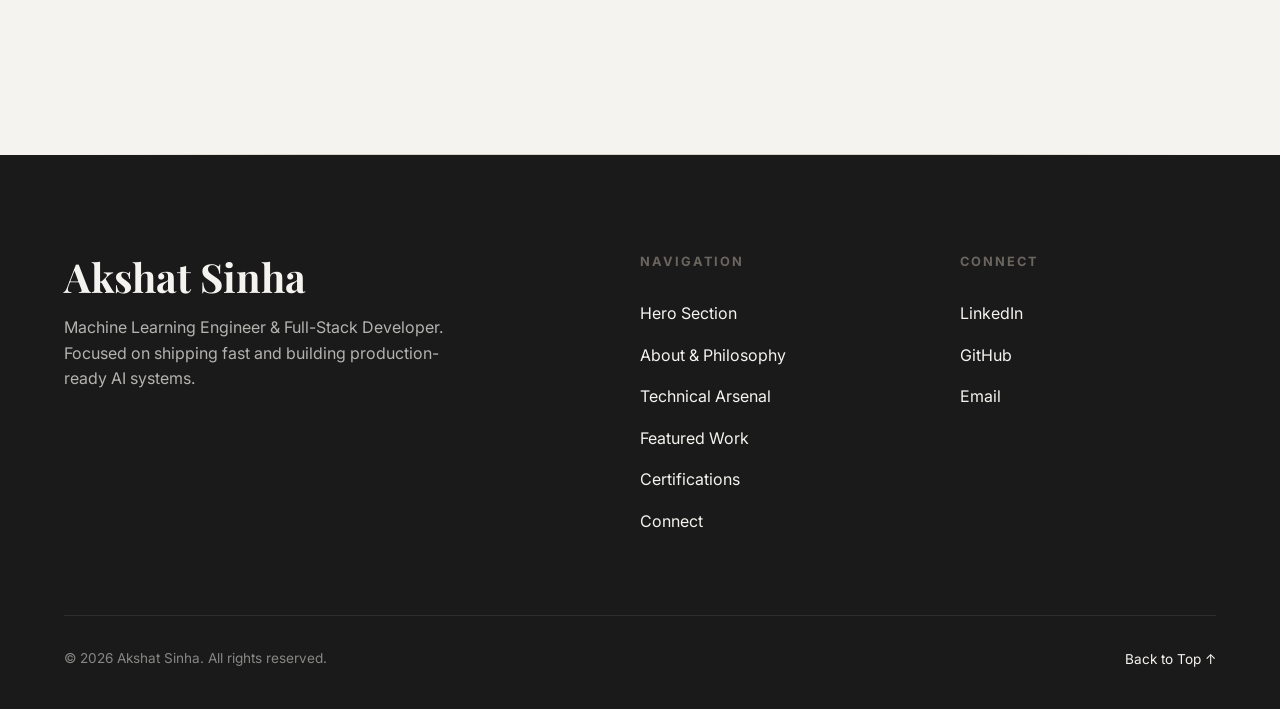
==== commit 8c0f1e65: "changes" ====
--- a/projects/projects.html
+++ b/projects/projects.html
@@ -142,9 +142,8 @@
                         <h2 class="project-section-title">Akshavi</h2>
                         <p class="project-section-desc"> Akshavi is a comprehensive platform designed to enhance safety
                             through real-time tracking, emergency SOS alerts, and a trusted guardian connection system
-                            .The platform consists of a cross-platform mobile application for end-users, a highly
-                            scalable backend for real-time data processing, and a web-based dashboard for administration
-                            and emergency monitoring.</p>
+                            .The platform consists of a cross-platform mobile application and a highly
+                            scalable backend for real-time data processing</p>
                         <div class="project-tech-stack">
                             <span class="tech-pill">Go</span>
                             <span class="tech-pill">AWS EC2 | S3</span>
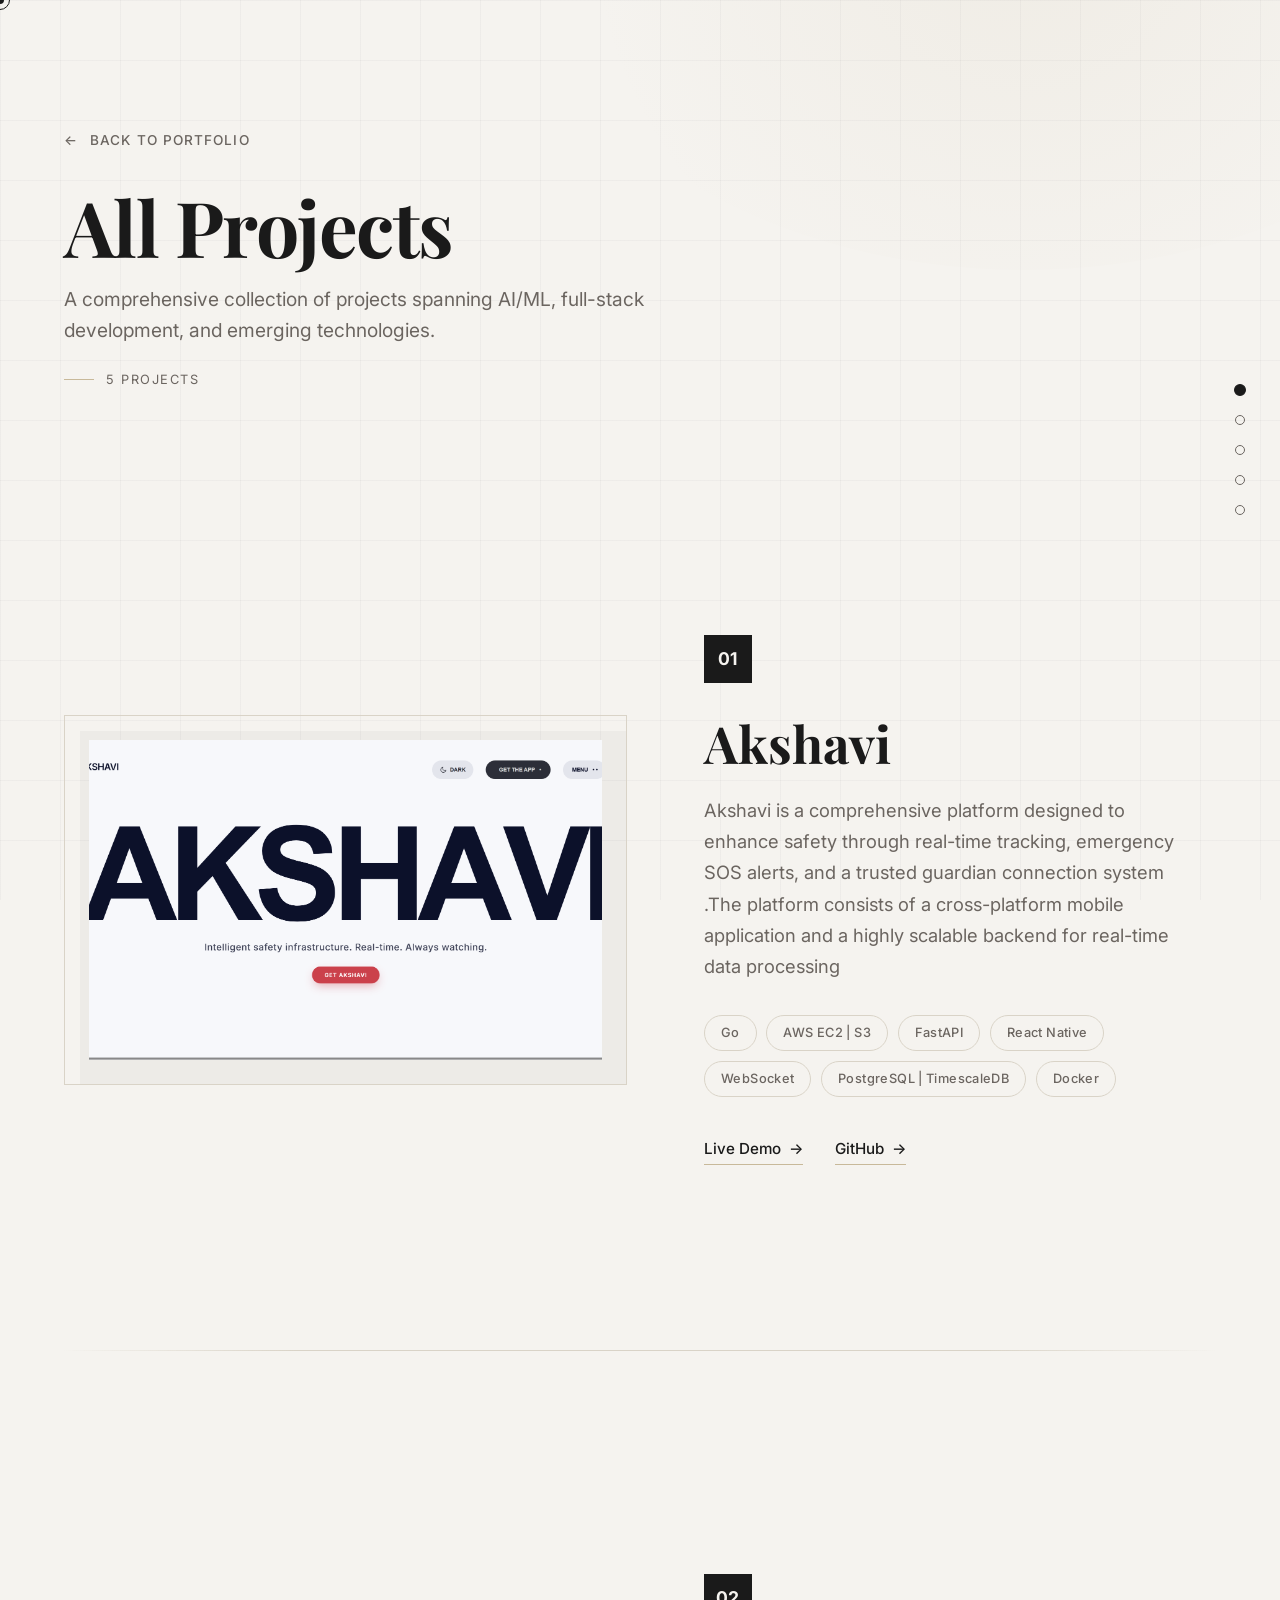
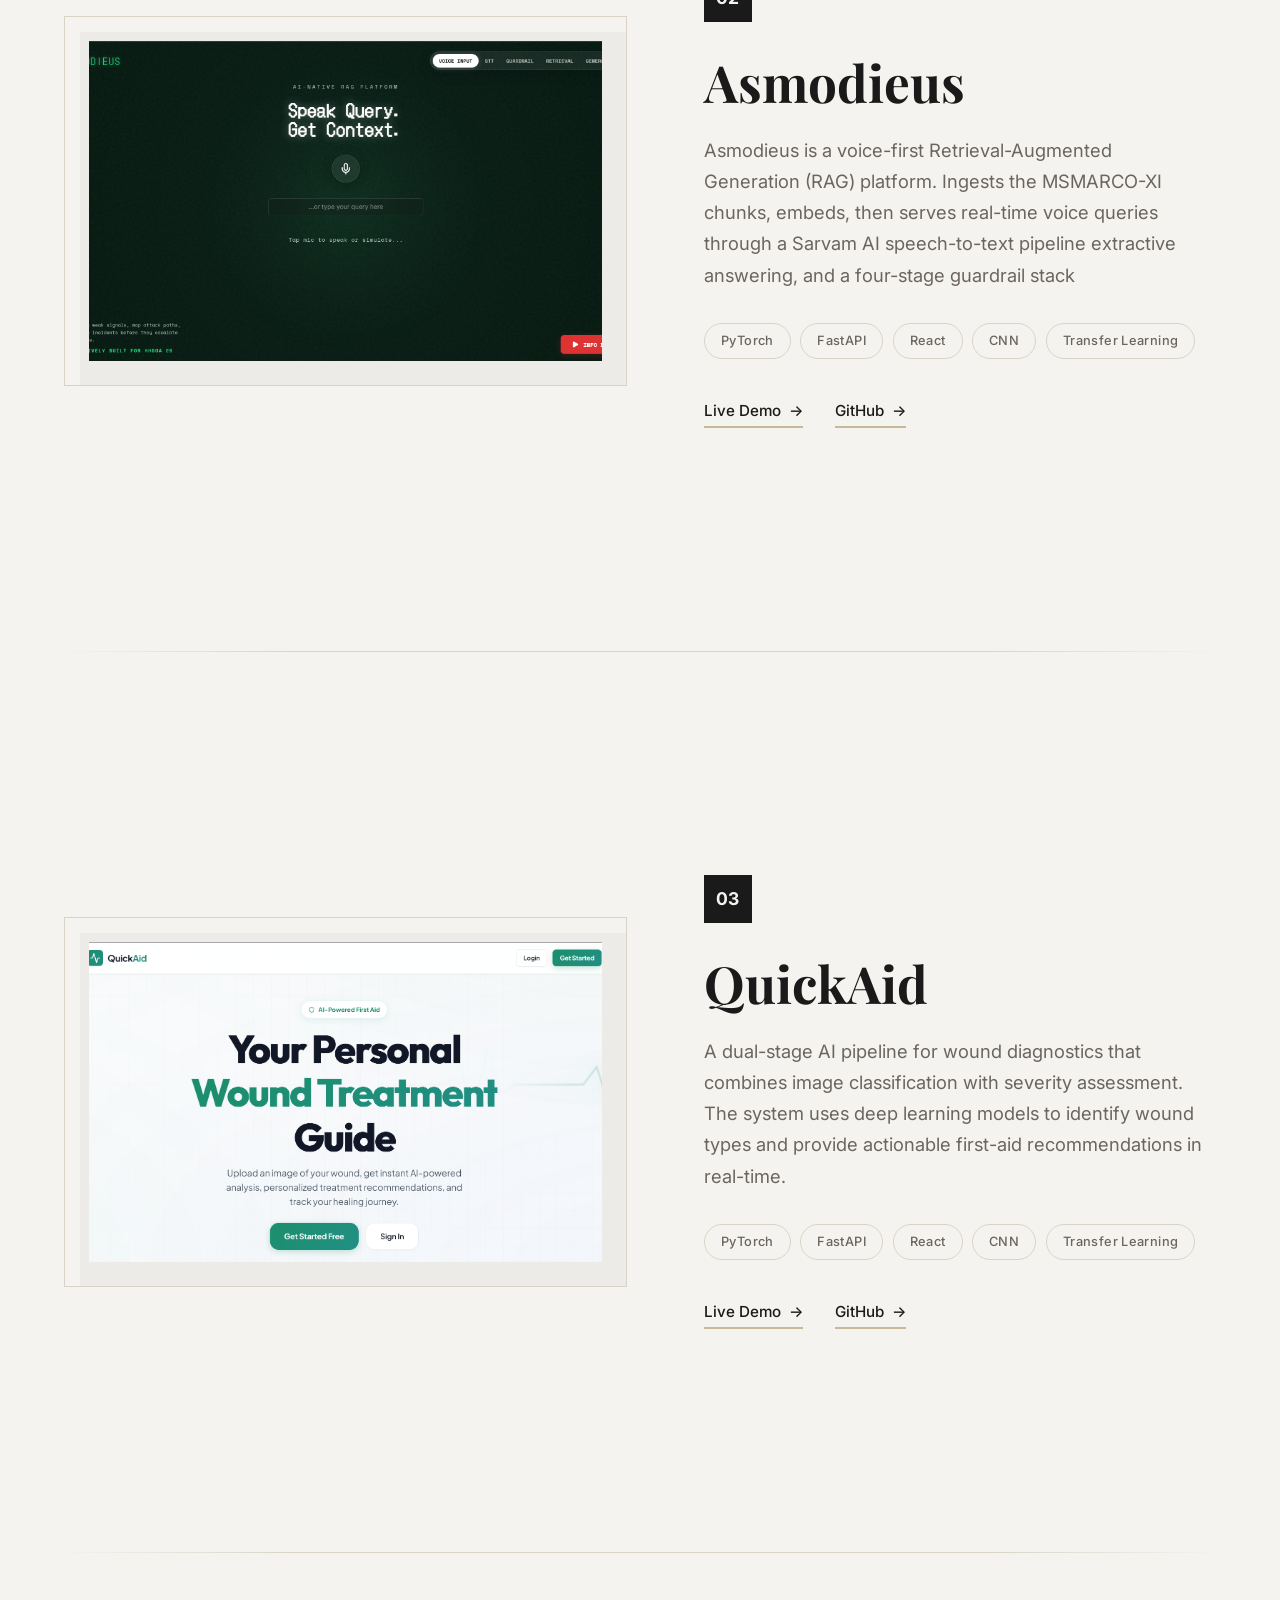
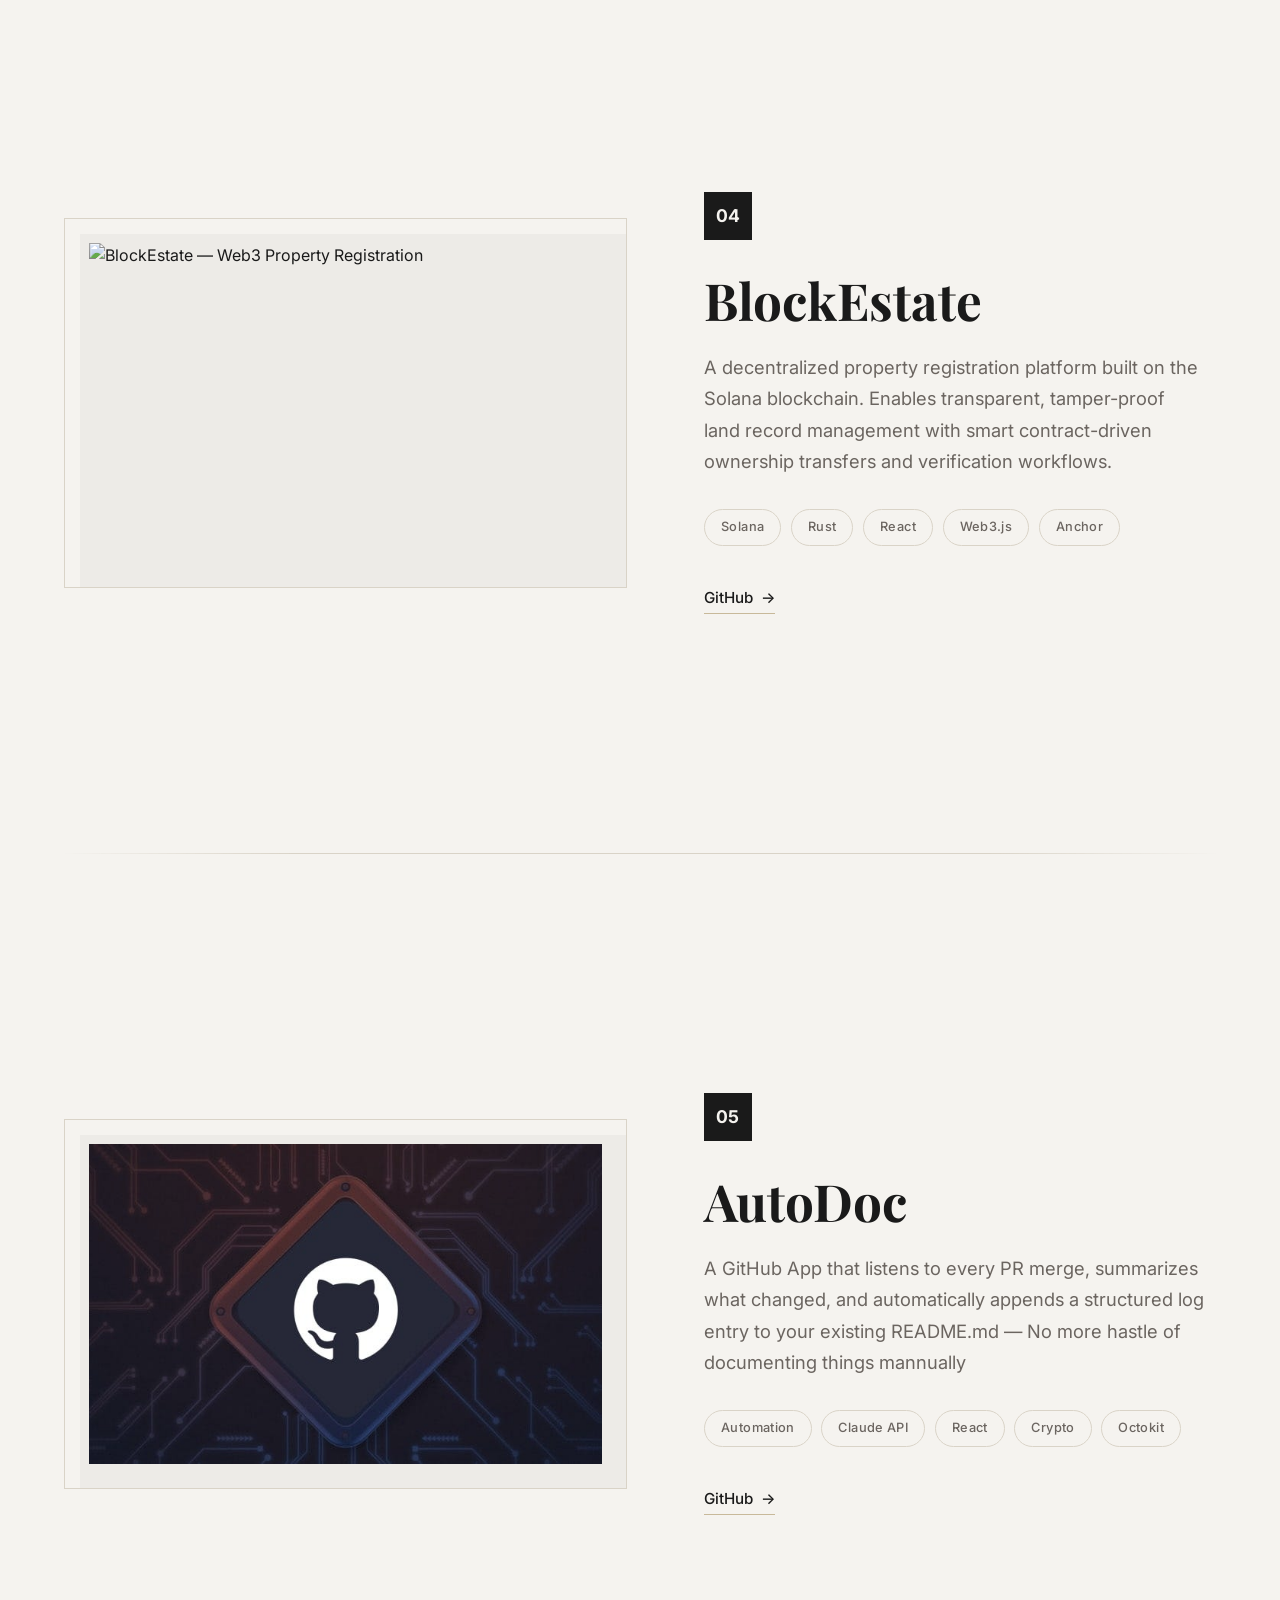
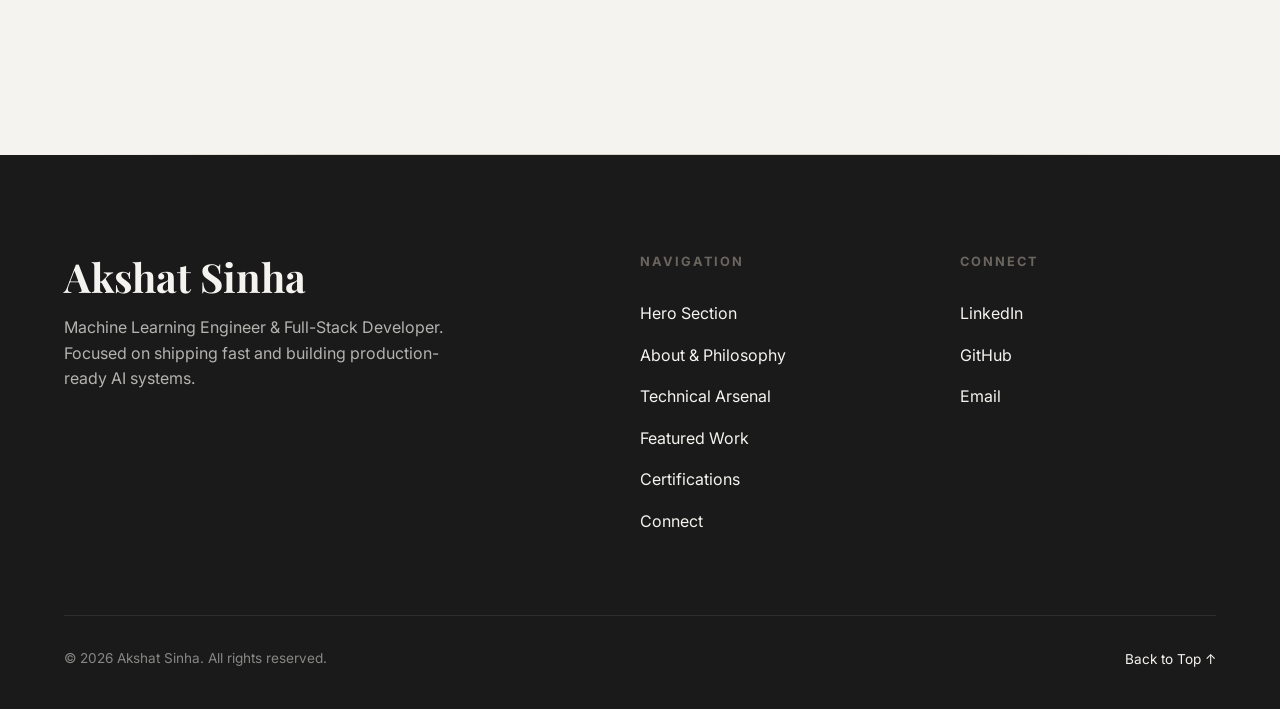
==== commit 7feb3a37: "updates" ====
--- a/projects/projects.html
+++ b/projects/projects.html
@@ -163,6 +163,10 @@
                 </div>
             </section>
 
+            <div class="project-divider">
+                <div class="project-divider-line"></div>
+            </div>
+
             <section class="project-section" id="project-2">
                 <div class="project-section-inner">
                     <div class="project-section-visual">
@@ -199,6 +203,7 @@
             <div class="project-divider">
                 <div class="project-divider-line"></div>
             </div>
+
             <!-- Project 3: QuickAid -->
             <section class="project-section" id="project-3">
                 <div class="project-section-inner">
@@ -269,9 +274,7 @@
 
 
 
-            <div class="project-divider">
-                <div class="project-divider-line"></div>
-            </div>
+
 
             <!-- Project 4: AutoDoc -->
             <section class="project-section" id="project-5">
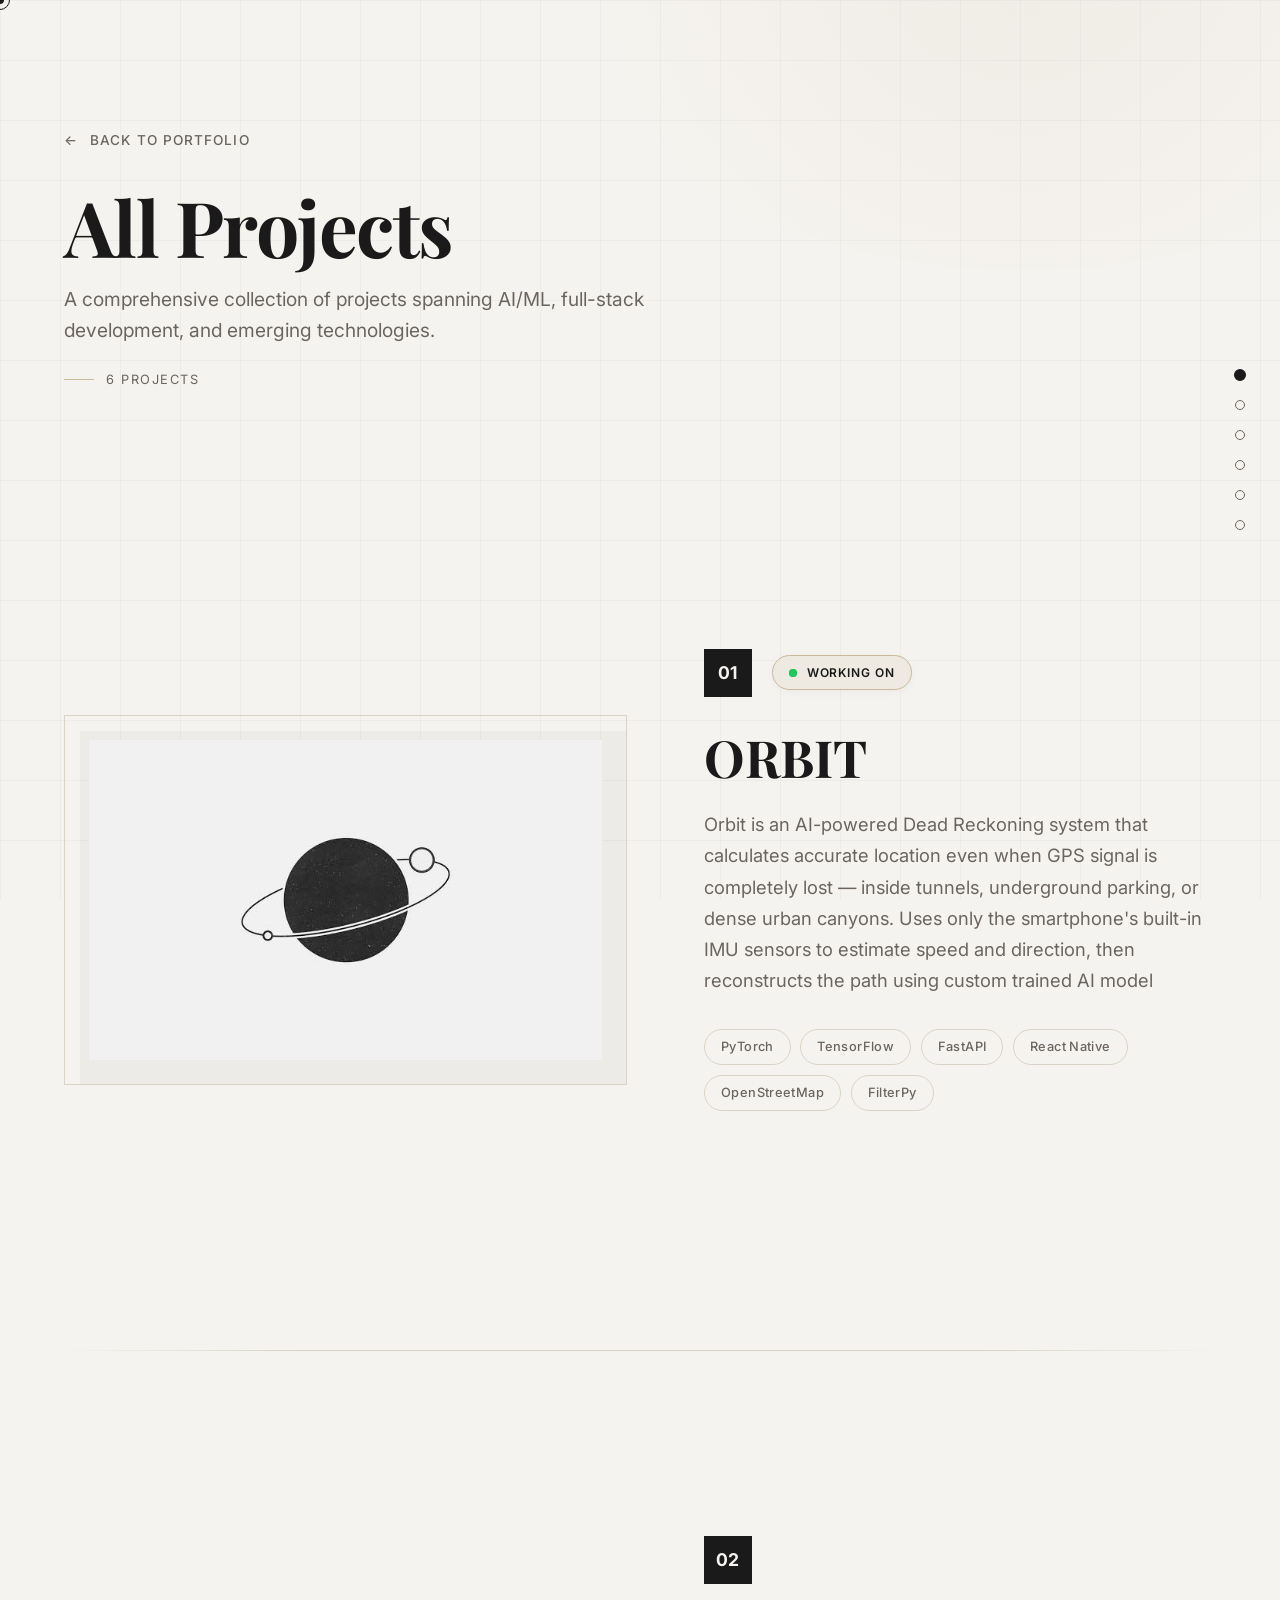
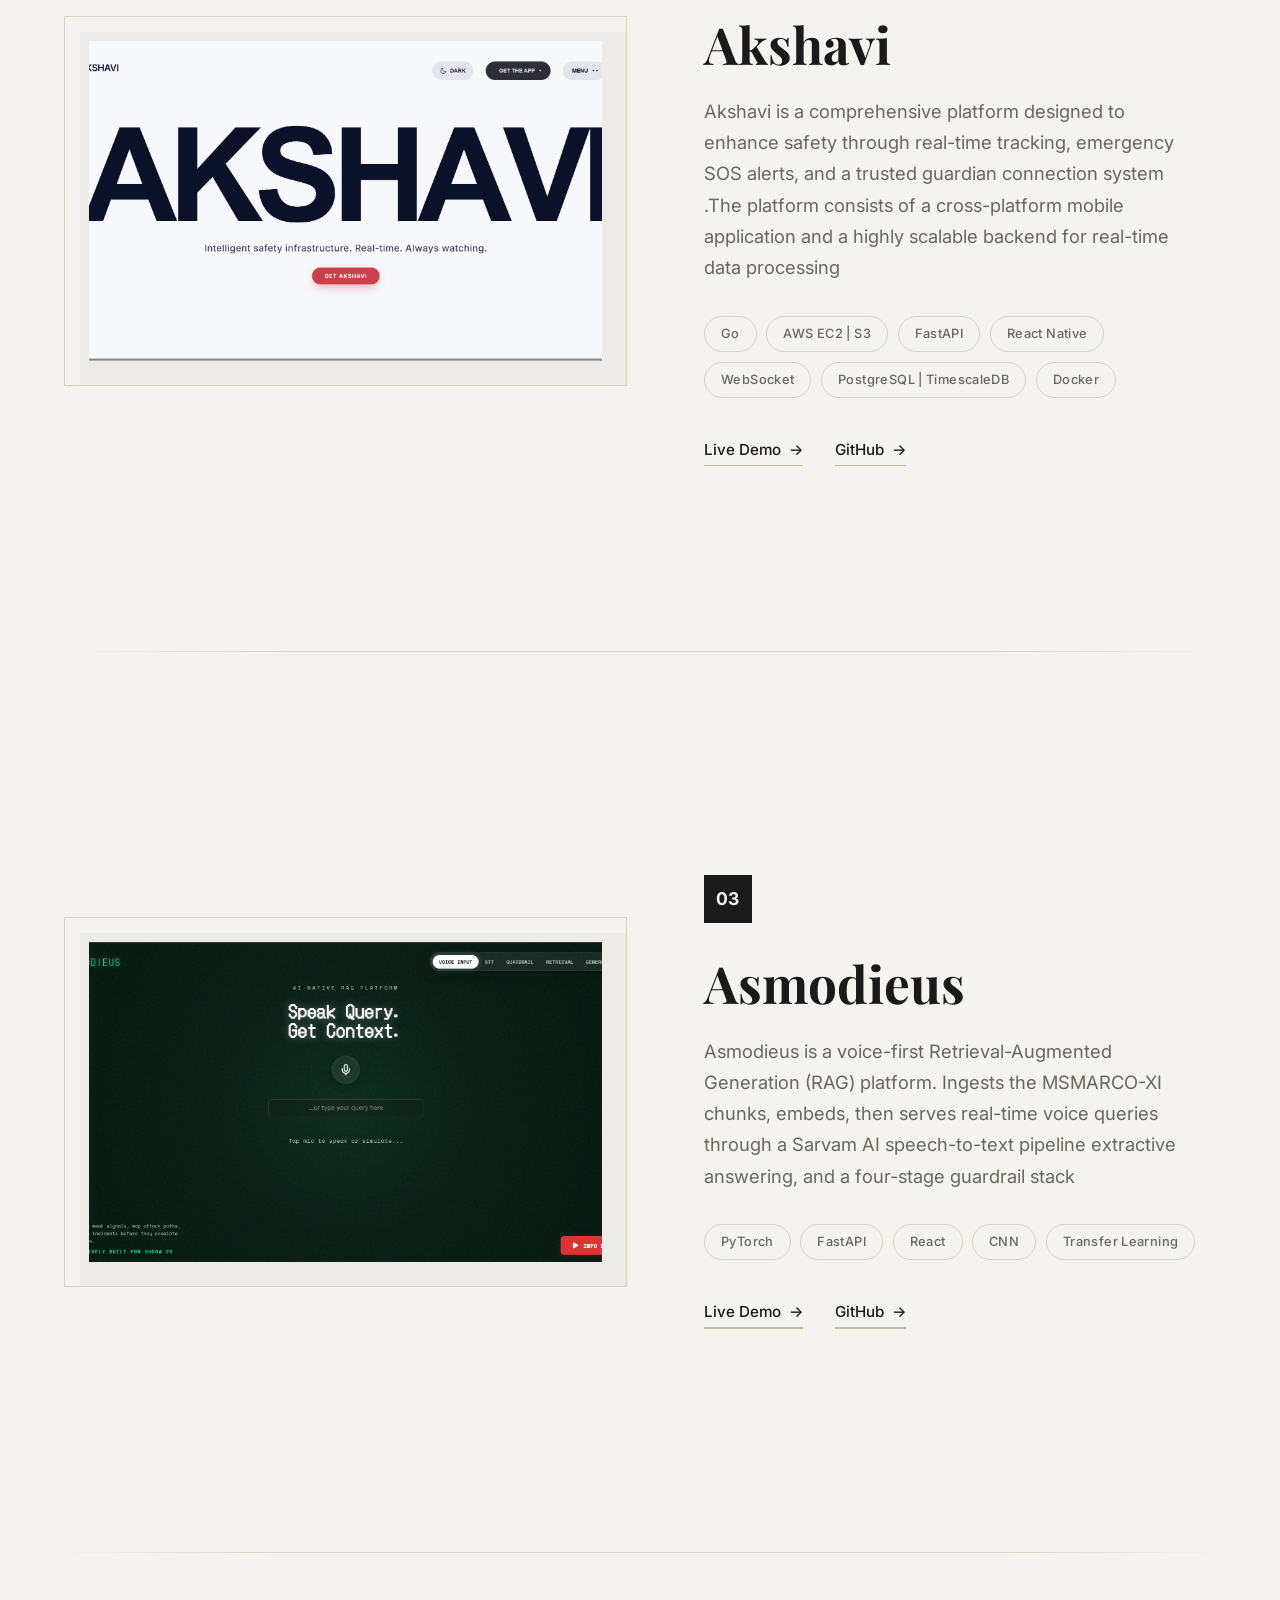
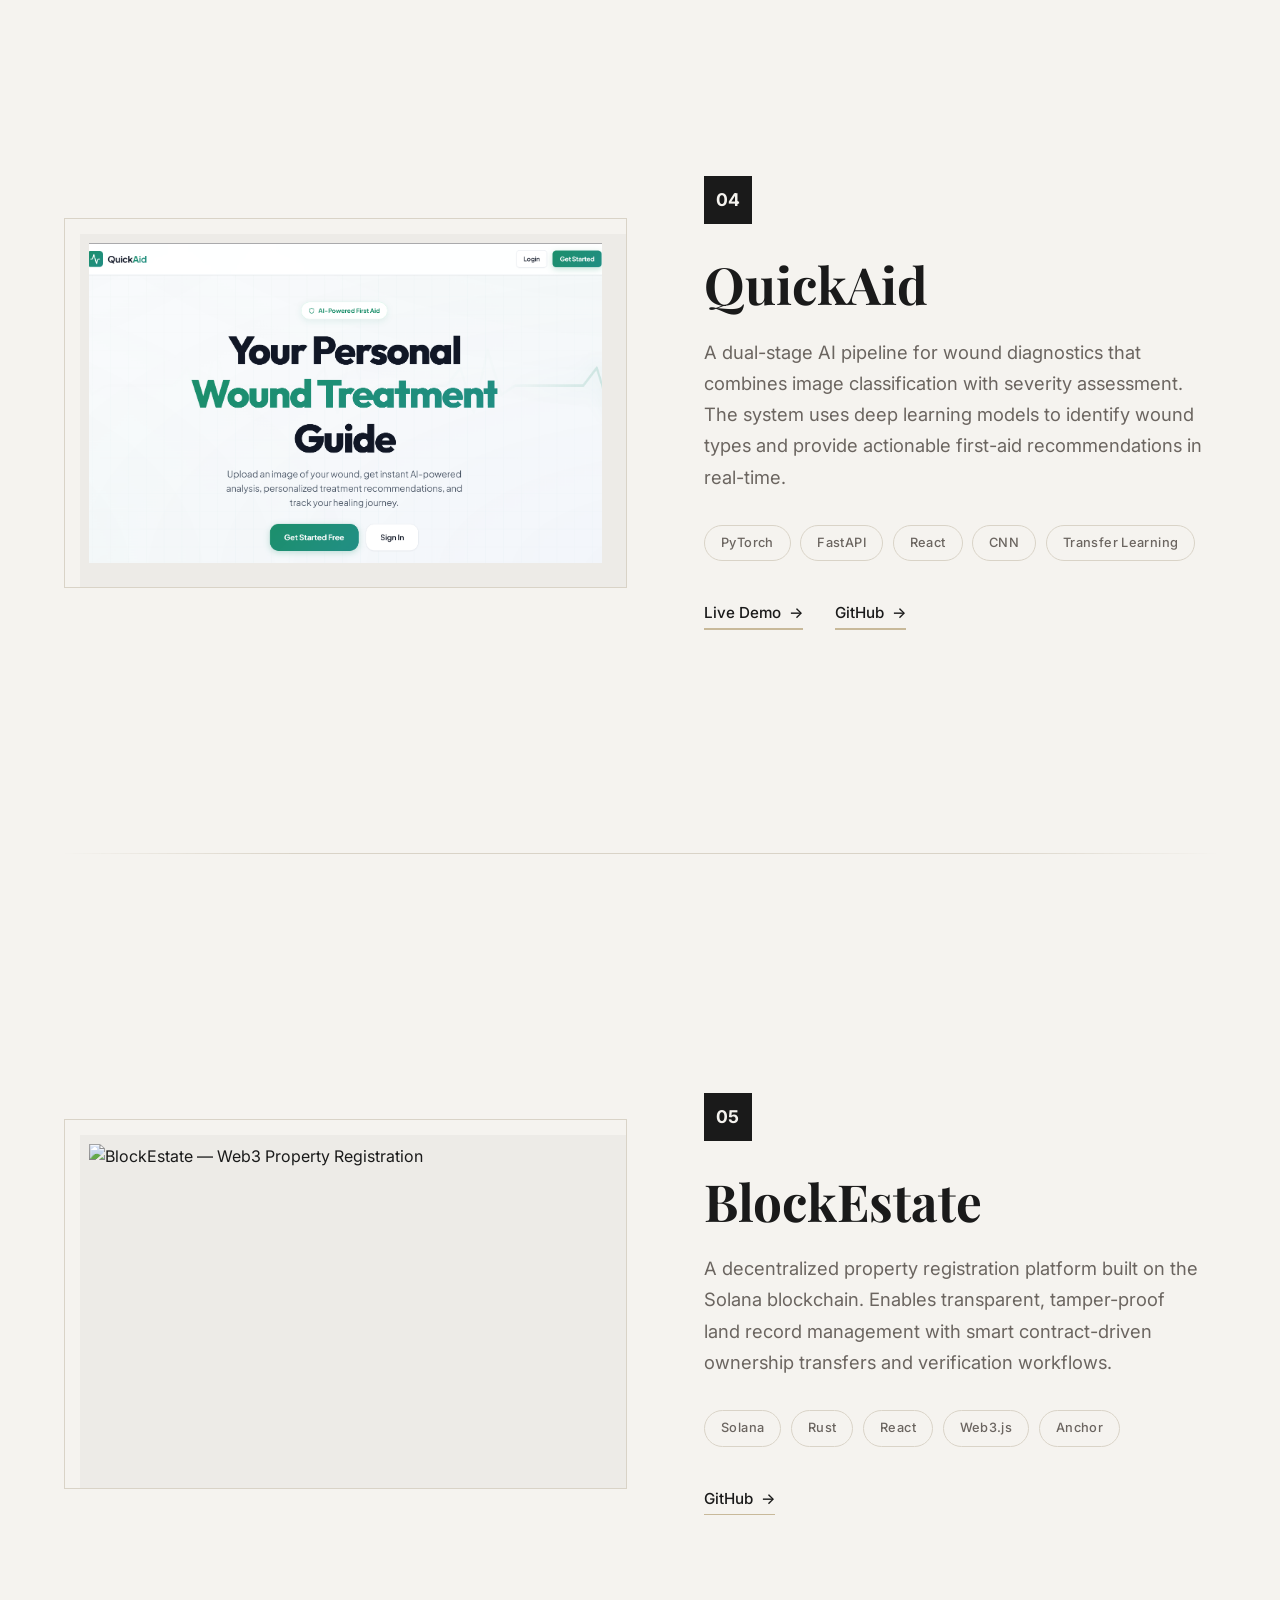
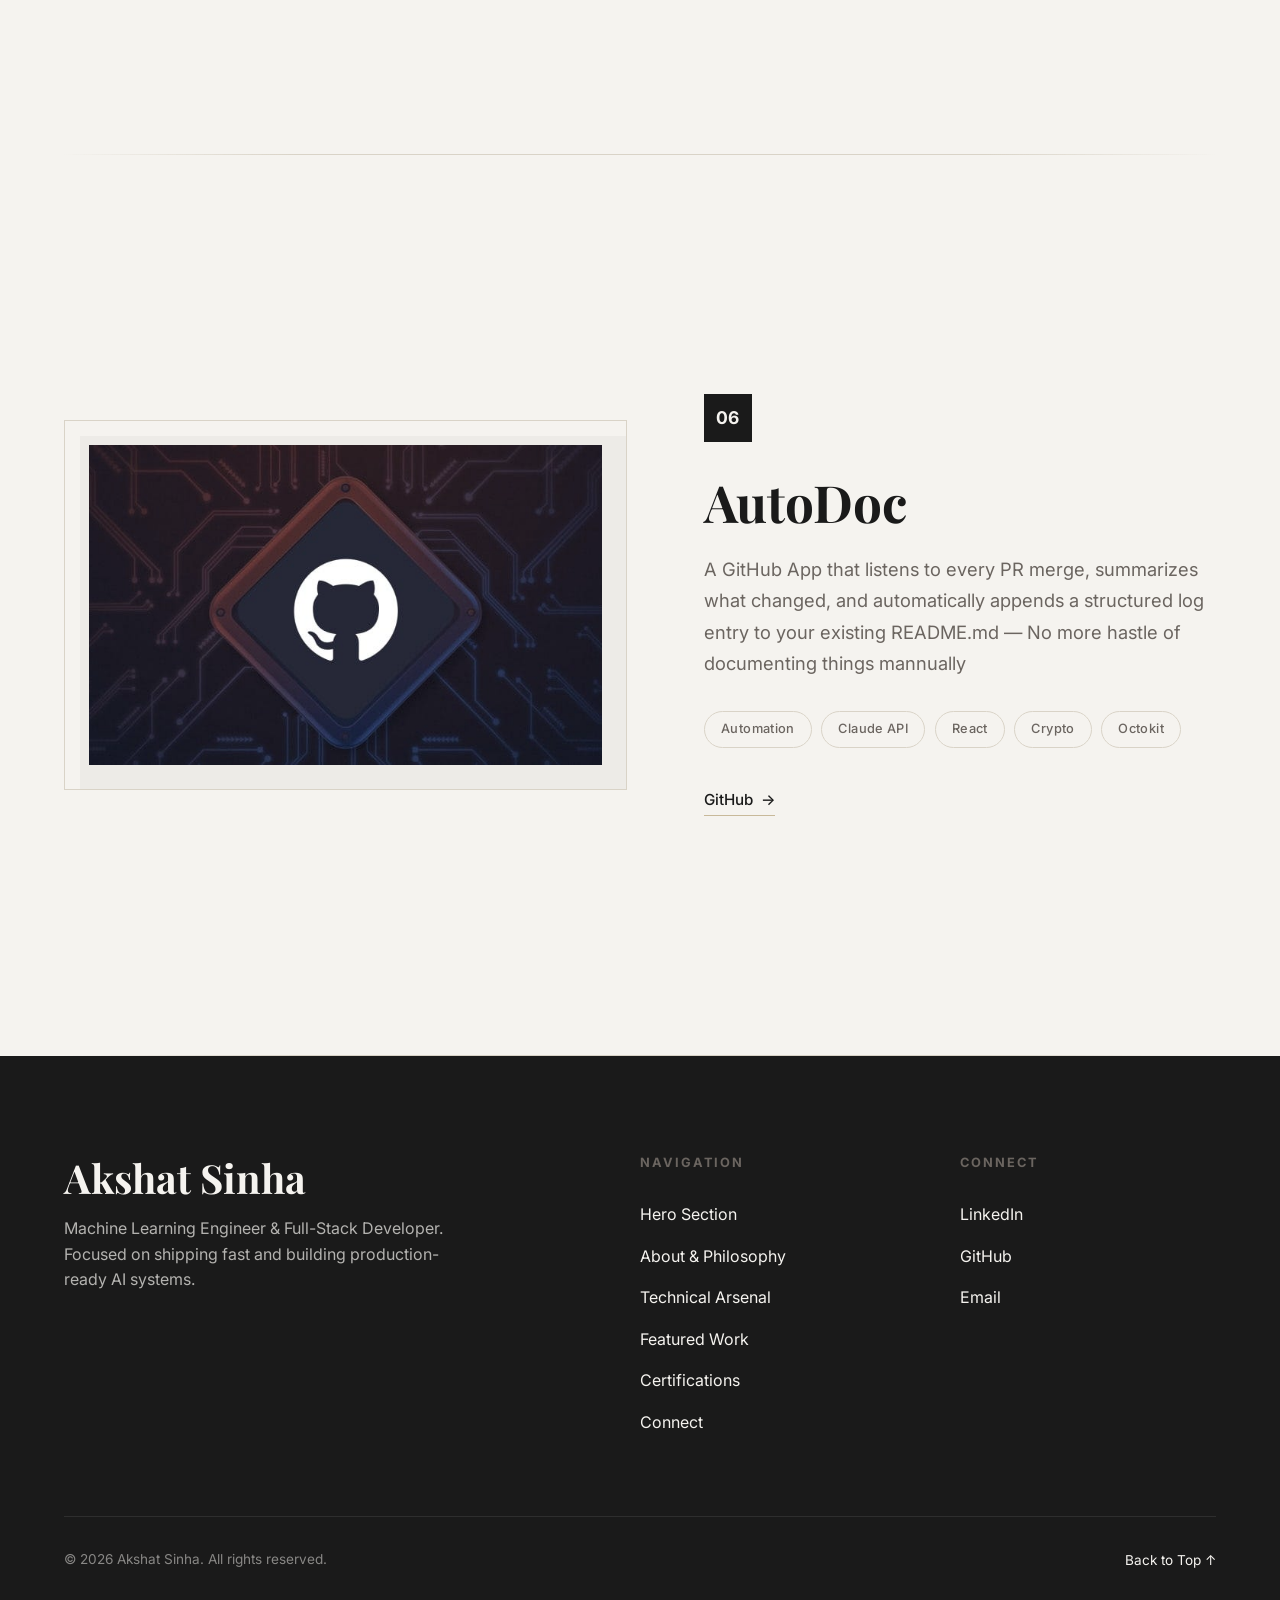
==== commit 84548954: "project update" ====
--- a/projects/projects.html
+++ b/projects/projects.html
@@ -86,30 +86,34 @@
     <!-- Right-Side Dot Navigation -->
     <div class="dot-nav" id="dot-nav">
         <div class="dot-nav-item">
-            <button class="dot-nav-dot active" data-target="project-1" aria-label="Akshavi"></button>
+            <button class="dot-nav-dot active" data-target="project-1" aria-label="ORBIT"></button>
+            <span class="dot-nav-tooltip">ORBIT</span>
+        </div>
+
+        <div class="dot-nav-item">
+            <button class="dot-nav-dot" data-target="project-2" aria-label="Akshavi"></button>
             <span class="dot-nav-tooltip">Akshavi</span>
         </div>
 
         <div class="dot-nav-item">
-            <button class="dot-nav-dot active" data-target="project-2" aria-label="Asmodieus"></button>
+            <button class="dot-nav-dot" data-target="project-3" aria-label="Asmodieus"></button>
             <span class="dot-nav-tooltip">Asmodieus</span>
         </div>
 
         <div class="dot-nav-item">
-            <button class="dot-nav-dot" data-target="project-3" aria-label="Realtime Voice"></button>
-            <span class="dot-nav-tooltip">Quick-Aid</span>
-        </div>
-
-        <div class="dot-nav-item">
-            <button class="dot-nav-dot" data-target="project-4" aria-label="BlockEstate"></button>
+            <button class="dot-nav-dot" data-target="project-4" aria-label="QuickAid"></button>
+            <span class="dot-nav-tooltip">QuickAid</span>
+        </div>
+
+        <div class="dot-nav-item">
+            <button class="dot-nav-dot" data-target="project-5" aria-label="BlockEstate"></button>
             <span class="dot-nav-tooltip">BlockEstate</span>
         </div>
 
         <div class="dot-nav-item">
-            <button class="dot-nav-dot" data-target="project-5" aria-label="AI Resume Screener"></button>
+            <button class="dot-nav-dot" data-target="project-6" aria-label="AutoDoc"></button>
             <span class="dot-nav-tooltip">AutoDoc</span>
         </div>
-
     </div>
 
     <main>
@@ -122,23 +126,63 @@
                 <h1 class="projects-page-title">All Projects</h1>
                 <p class="projects-page-subtitle">A comprehensive collection of projects spanning AI/ML, full-stack
                     development, and emerging technologies.</p>
-                <div class="projects-count">5 PROJECTS</div>
+                <div class="projects-count">6 PROJECTS</div>
             </div>
         </section>
 
         <!-- Projects Scroll Container -->
         <div class="projects-scroll-container">
 
-            <!-- Project 1: Akshavi -->
+            <!-- Project 1: ORBIT -->
             <section class="project-section" id="project-1">
                 <div class="project-section-inner">
                     <div class="project-section-visual">
                         <div class="project-section-frame hover-zoom">
+                            <img src="../assets/orbit.jpg" alt="ORBIT" class="project-section-img">
+                        </div>
+                    </div>
+                    <div class="project-section-content">
+                        <div class="project-section-header">
+                            <div class="project-section-number">01</div>
+                            <div class="project-status-badge">
+                                <span class="status-indicator-dot"></span>
+                                <span>Working On</span>
+                            </div>
+                        </div>
+                        <h2 class="project-section-title">ORBIT</h2>
+                        <p class="project-section-desc">Orbit is an AI-powered Dead Reckoning system that calculates
+                            accurate location even when GPS signal is completely lost — inside tunnels,
+                            underground parking, or dense urban canyons. Uses only the smartphone's built-in IMU
+                            sensors to estimate speed and direction, then reconstructs the
+                            path using custom trained AI model</p>
+                        <div class="project-tech-stack">
+                            <span class="tech-pill">PyTorch</span>
+                            <span class="tech-pill">TensorFlow</span>
+                            <span class="tech-pill">FastAPI</span>
+                            <span class="tech-pill">React Native</span>
+                            <span class="tech-pill">OpenStreetMap</span>
+                            <span class="tech-pill">FilterPy</span>
+
+                        </div>
+
+                    </div>
+                </div>
+            </section>
+
+            <div class="project-divider">
+                <div class="project-divider-line"></div>
+            </div>
+
+            <!-- Project 2: Akshavi -->
+            <section class="project-section" id="project-2">
+                <div class="project-section-inner">
+                    <div class="project-section-visual">
+                        <div class="project-section-frame hover-zoom">
                             <img src="../assets/akshavi.png" alt="Akshavi" class="project-section-img">
                         </div>
                     </div>
                     <div class="project-section-content">
-                        <div class="project-section-number">01</div>
+                        <div class="project-section-number">02</div>
                         <h2 class="project-section-title">Akshavi</h2>
                         <p class="project-section-desc"> Akshavi is a comprehensive platform designed to enhance safety
                             through real-time tracking, emergency SOS alerts, and a trusted guardian connection system
@@ -167,7 +211,7 @@
                 <div class="project-divider-line"></div>
             </div>
 
-            <section class="project-section" id="project-2">
+            <section class="project-section" id="project-3">
                 <div class="project-section-inner">
                     <div class="project-section-visual">
                         <div class="project-section-frame hover-zoom">
@@ -176,7 +220,7 @@
                         </div>
                     </div>
                     <div class="project-section-content">
-                        <div class="project-section-number">02</div>
+                        <div class="project-section-number">03</div>
                         <h2 class="project-section-title">Asmodieus</h2>
                         <p class="project-section-desc"> Asmodieus is a voice-first Retrieval-Augmented Generation (RAG)
                             platform. Ingests the MSMARCO-XI chunks, embeds, then serves real-time voice queries through
@@ -204,8 +248,8 @@
                 <div class="project-divider-line"></div>
             </div>
 
-            <!-- Project 3: QuickAid -->
-            <section class="project-section" id="project-3">
+            <!-- Project 4: QuickAid -->
+            <section class="project-section" id="project-4">
                 <div class="project-section-inner">
                     <div class="project-section-visual">
                         <div class="project-section-frame hover-zoom">
@@ -214,7 +258,7 @@
                         </div>
                     </div>
                     <div class="project-section-content">
-                        <div class="project-section-number">03</div>
+                        <div class="project-section-number">04</div>
                         <h2 class="project-section-title">QuickAid</h2>
                         <p class="project-section-desc">A dual-stage AI pipeline for wound diagnostics that combines
                             image classification with severity assessment. The system uses deep learning models to
@@ -238,8 +282,8 @@
                 <div class="project-divider-line"></div>
             </div>
 
-            <!-- Project 4: BlockEstate -->
-            <section class="project-section" id="project-4">
+            <!-- Project 5: BlockEstate -->
+            <section class="project-section" id="project-5">
                 <div class="project-section-inner">
                     <div class="project-section-visual">
                         <div class="project-section-frame hover-zoom">
@@ -248,7 +292,7 @@
                         </div>
                     </div>
                     <div class="project-section-content">
-                        <div class="project-section-number">04</div>
+                        <div class="project-section-number">05</div>
                         <h2 class="project-section-title">BlockEstate</h2>
                         <p class="project-section-desc">A decentralized property registration platform built on the
                             Solana blockchain. Enables transparent, tamper-proof land record management with smart
@@ -276,8 +320,8 @@
 
 
 
-            <!-- Project 4: AutoDoc -->
-            <section class="project-section" id="project-5">
+            <!-- Project 6: AutoDoc -->
+            <section class="project-section" id="project-6">
                 <div class="project-section-inner">
                     <div class="project-section-visual">
                         <div class="project-section-frame hover-zoom">
@@ -285,7 +329,7 @@
                         </div>
                     </div>
                     <div class="project-section-content">
-                        <div class="project-section-number">05</div>
+                        <div class="project-section-number">06</div>
                         <h2 class="project-section-title">AutoDoc</h2>
                         <p class="project-section-desc">A GitHub App that listens to every PR merge, summarizes what
                             changed, and automatically appends a structured log entry to your existing README.md — No
--- a/style.css
+++ b/style.css
@@ -637,6 +637,14 @@
     padding: 2rem 0;
 }
 
+.project-header {
+    display: flex;
+    align-items: center;
+    gap: 1rem;
+    margin-bottom: 1.5rem;
+    flex-wrap: wrap;
+}
+
 .project-number {
     display: inline-flex;
     align-items: center;
@@ -648,6 +656,75 @@
     font-weight: 700;
     font-size: 0.9rem;
     margin-bottom: 1.5rem;
+}
+
+.project-header .project-number {
+    margin-bottom: 0;
+}
+
+/* Project Status Badge (e.g. "Working On") */
+.project-status-badge {
+    display: inline-flex;
+    align-items: center;
+    gap: 0.55rem;
+    padding: 6px 14px;
+    background: rgba(200, 185, 154, 0.15);
+    border: 1.5px solid var(--accent-tan);
+    border-radius: 999px;
+    font-family: var(--font-body);
+    font-size: 0.72rem;
+    font-weight: 600;
+    letter-spacing: 0.08em;
+    text-transform: uppercase;
+    color: var(--text-primary);
+    backdrop-filter: blur(8px);
+    -webkit-backdrop-filter: blur(8px);
+    box-shadow: 0 2px 8px rgba(0, 0, 0, 0.04);
+    transition: all var(--transition-normal);
+}
+
+.project-status-badge:hover {
+    background: rgba(200, 185, 154, 0.28);
+    transform: translateY(-2px);
+    box-shadow: 0 4px 14px rgba(0, 0, 0, 0.08);
+}
+
+.status-indicator-dot {
+    width: 8px;
+    height: 8px;
+    border-radius: 50%;
+    background-color: #22c55e;
+    position: relative;
+    display: inline-block;
+    flex-shrink: 0;
+}
+
+.status-indicator-dot::after {
+    content: '';
+    position: absolute;
+    top: 50%;
+    left: 50%;
+    width: 100%;
+    height: 100%;
+    border-radius: 50%;
+    background-color: inherit;
+    transform: translate(-50%, -50%);
+    animation: statusPulse 2s cubic-bezier(0.24, 0, 0.38, 1) infinite;
+}
+
+@keyframes statusPulse {
+    0% {
+        transform: translate(-50%, -50%) scale(1);
+        opacity: 0.8;
+    }
+    70% {
+        transform: translate(-50%, -50%) scale(2.6);
+        opacity: 0;
+    }
+    100% {
+        transform: translate(-50%, -50%) scale(2.6);
+        opacity: 0;
+    }
 }
 
 .project-title {
--- a/projects/projects.css
+++ b/projects/projects.css
@@ -199,6 +199,14 @@
 /* Project Content */
 .project-section-content {
     padding: 2rem 0;
+}
+
+.project-section-header {
+    display: flex;
+    align-items: center;
+    gap: 1.25rem;
+    margin-bottom: 2rem;
+    flex-wrap: wrap;
 }
 
 .project-section-number {
@@ -213,6 +221,75 @@
     font-size: 1.1rem;
     margin-bottom: 2rem;
     font-family: var(--font-body);
+}
+
+.project-section-header .project-section-number {
+    margin-bottom: 0;
+}
+
+/* Project Status Badge (e.g. "Working On") */
+.project-status-badge {
+    display: inline-flex;
+    align-items: center;
+    gap: 0.6rem;
+    padding: 7px 16px;
+    background: rgba(200, 185, 154, 0.15);
+    border: 1.5px solid var(--accent-tan);
+    border-radius: 999px;
+    font-family: var(--font-body);
+    font-size: 0.75rem;
+    font-weight: 600;
+    letter-spacing: 0.08em;
+    text-transform: uppercase;
+    color: var(--text-primary);
+    backdrop-filter: blur(8px);
+    -webkit-backdrop-filter: blur(8px);
+    box-shadow: 0 2px 8px rgba(0, 0, 0, 0.04);
+    transition: all var(--transition-normal);
+}
+
+.project-status-badge:hover {
+    background: rgba(200, 185, 154, 0.28);
+    transform: translateY(-2px);
+    box-shadow: 0 4px 14px rgba(0, 0, 0, 0.08);
+}
+
+.status-indicator-dot {
+    width: 8px;
+    height: 8px;
+    border-radius: 50%;
+    background-color: #22c55e;
+    position: relative;
+    display: inline-block;
+    flex-shrink: 0;
+}
+
+.status-indicator-dot::after {
+    content: '';
+    position: absolute;
+    top: 50%;
+    left: 50%;
+    width: 100%;
+    height: 100%;
+    border-radius: 50%;
+    background-color: inherit;
+    transform: translate(-50%, -50%);
+    animation: statusPulse 2s cubic-bezier(0.24, 0, 0.38, 1) infinite;
+}
+
+@keyframes statusPulse {
+    0% {
+        transform: translate(-50%, -50%) scale(1);
+        opacity: 0.8;
+    }
+    70% {
+        transform: translate(-50%, -50%) scale(2.6);
+        opacity: 0;
+    }
+    100% {
+        transform: translate(-50%, -50%) scale(2.6);
+        opacity: 0;
+    }
 }
 
 .project-section-title {
